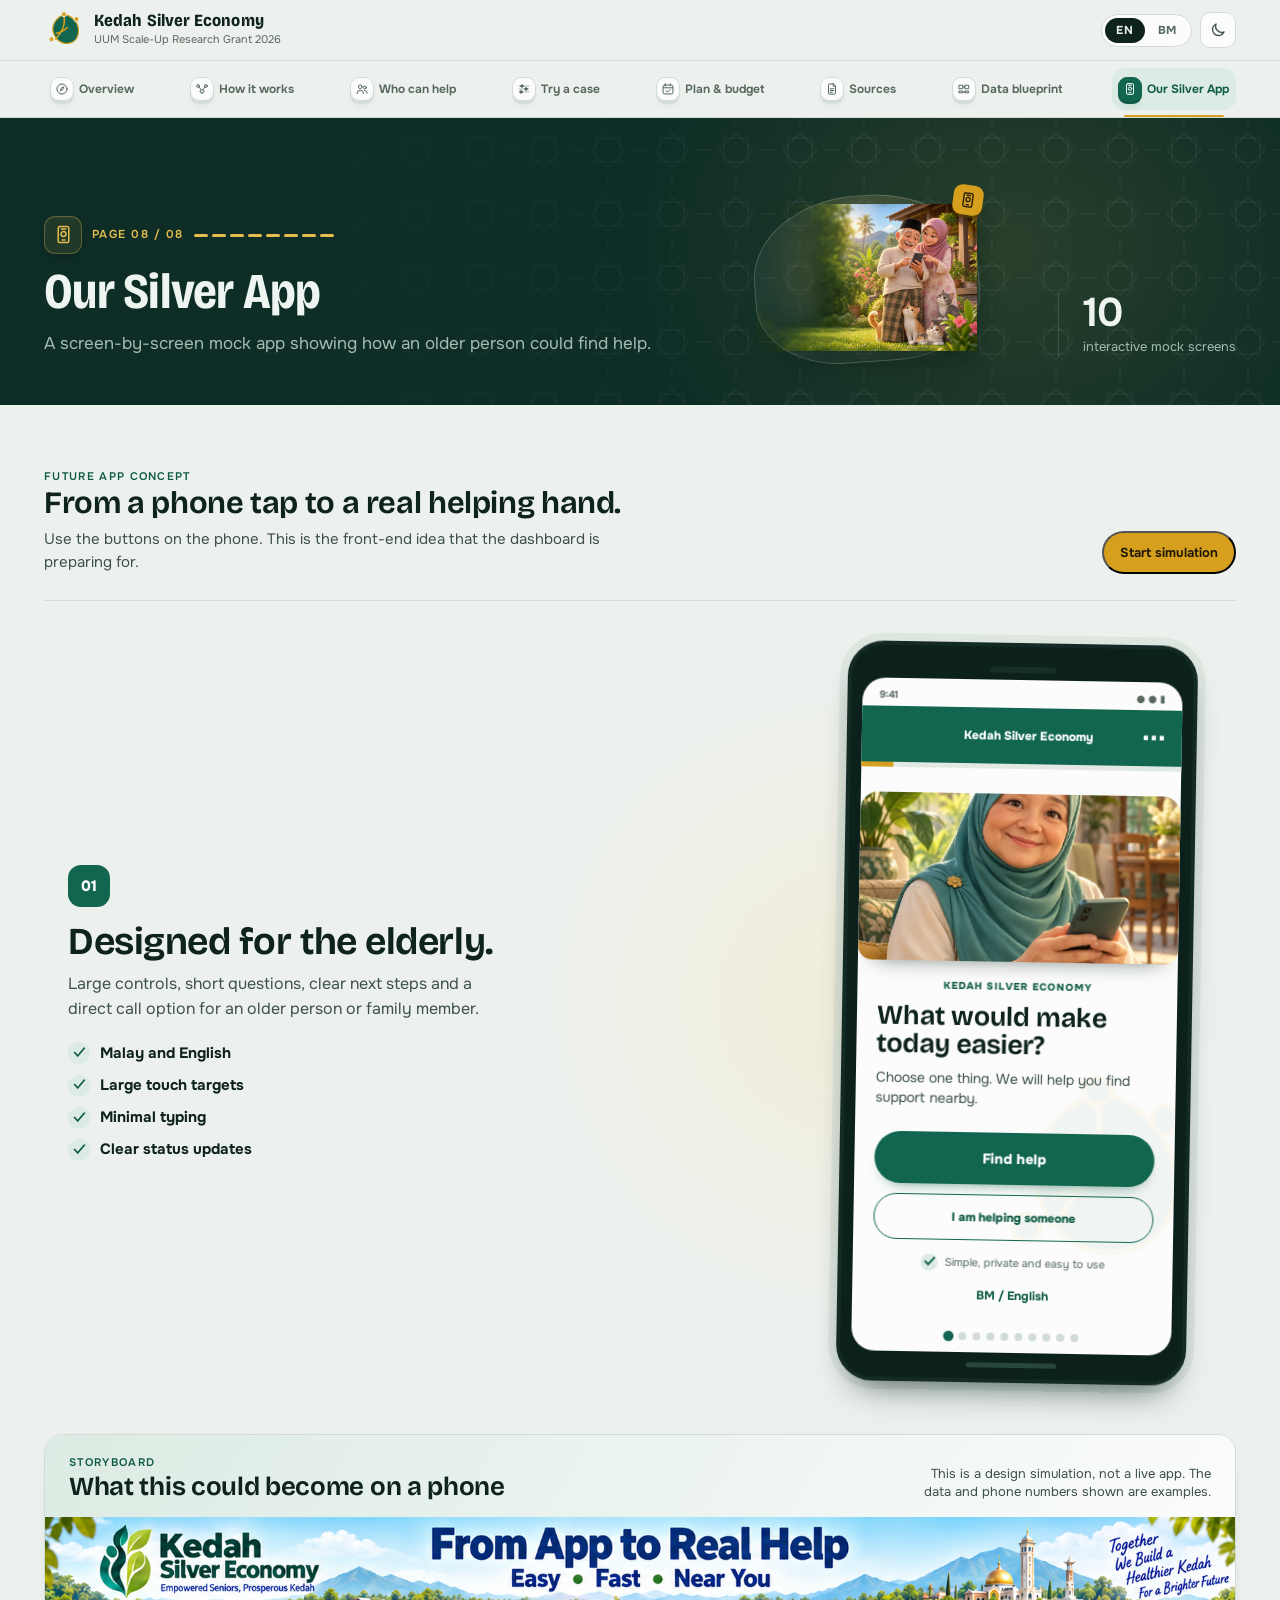
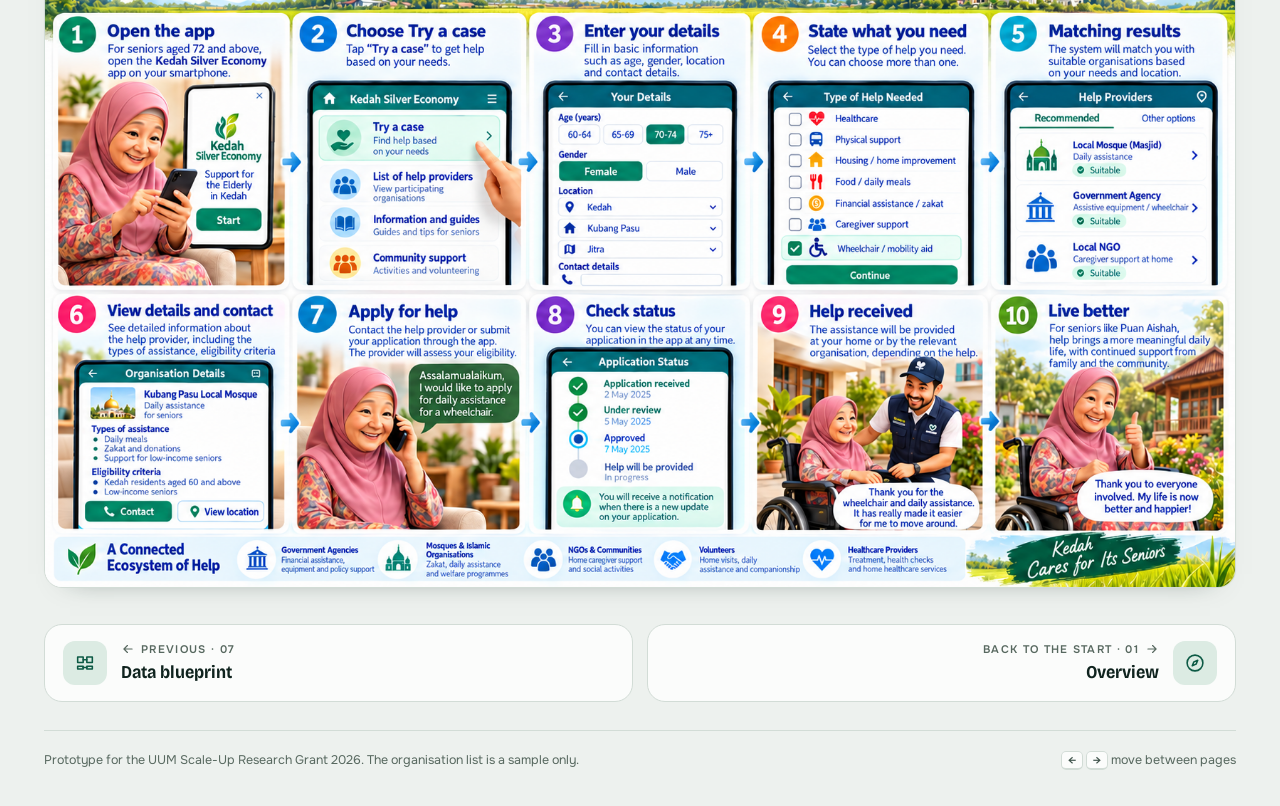
==== app.html @ d20fa838 "Audit and polish Codex dashboard" ====
<!doctype html>
<html lang="en">
<head>
<meta charset="utf-8"><meta name="viewport" content="width=device-width,initial-scale=1,viewport-fit=cover">
<title>Our Silver App · Kedah Silver Economy</title>
<meta name="description" content="A screen-by-screen mock app showing how an older person could find help.">
<script>try{var t=localStorage.getItem('kse-theme');if(t==='dark'||t==='light')document.documentElement.setAttribute('data-theme',t)}catch(e){}</script>
<link rel="preconnect" href="https://fonts.googleapis.com"><link rel="preconnect" href="https://fonts.gstatic.com" crossorigin>
<link rel="stylesheet" href="https://fonts.googleapis.com/css2?family=Bricolage+Grotesque:opsz,wdth,wght@12..96,75..100,300..800&family=Onest:wght@400;500;600;700&display=swap">
<link rel="stylesheet" href="assets/css/kse.css?v=20261003d"><script src="assets/js/kse-data.js?v=20261003d"></script>
</head>
<body data-page="app"><script src="assets/js/kse-shell.js?v=20261002b"></script>
<main id="main">
  <section class="band pagehead"><div class="wrap pagehead-grid">
    <div><p class="step" data-step></p><h1 data-i18n="appTitle">Our Silver App</h1><p class="lede" data-i18n="appLede">A screen-by-screen mock app showing how an older person could find help.</p></div>
    <div class="headstat"><b data-count="10">10</b><span data-i18n="appStat">interactive mock screens</span></div>
  </div></section>
  <div class="wrap"><section class="section app-section">
    <div class="app-intro"><div><p class="label label-paddy" data-i18n="appBadge">FUTURE APP CONCEPT</p><h2 data-i18n="appIntroTitle">From a phone tap to a real helping hand.</h2><p data-i18n="appIntroBody">Use the buttons on the phone. This is the front-end idea that the dashboard is preparing for.</p></div><button class="button button-gold" type="button" id="appLaunch" data-i18n="appLaunch">Start simulation</button></div>
    <div class="app-lab">
      <div class="app-story"><span class="app-story-no">01</span><h2 data-i18n="appStoryTitle">Designed for the elderly.</h2><p data-i18n="appStoryBody">Large controls, short questions, clear next steps and a direct call option for an older person or family member.</p><ul><li data-i18n="appStoryPoint1">Malay and English</li><li data-i18n="appStoryPoint2">Large touch targets</li><li data-i18n="appStoryPoint3">Minimal typing</li><li data-i18n="appStoryPoint4">Clear status updates</li></ul></div>
      <div class="phone-mock" aria-label="Interactive mock Silver Economy app">
        <div class="phone-hardware"><span class="phone-speaker"></span></div><div class="phone-screen"><div class="mock-watermark" aria-hidden="true"><svg viewBox="0 0 48 48"><path d="M24 5C13 10 8 20 12 29c4 10 14 14 23 9 8-5 8-17 3-24C34 9 29 6 24 5Z"/><path d="M14 35c7-8 12-16 10-28M15 28c5-1 9-3 13-7"/><circle cx="9" cy="35" r="3"/><circle cx="39" cy="11" r="3"/><circle cx="24" cy="5" r="3"/></svg></div>
          <div class="mock-status"><span>9:41</span><span>● ● ▮</span></div>
          <div class="mock-appbar"><button class="mock-back" id="appScreenBack" aria-label="Go back" type="button">‹</button><span>Kedah Silver Economy</span><span class="mock-menu" aria-hidden="true">⋯</span></div>
          <div class="mock-progress"><i id="appProgress"></i></div>
          <div class="mock-screens" id="appScreens" aria-live="polite">
            <section class="mock-screen mock-home is-active" data-screen="0"><div class="mock-home-badge" data-i18n="appWelcomePill">WELCOME</div><img class="mock-welcome-art" src="assets/img/silver-app-welcome.webp" alt="A smiling older woman using the Silver Economy app at home"><p class="mock-kicker">KEDAH SILVER ECONOMY</p><h3 data-i18n="appWelcomeTitle">What would make today easier?</h3><p data-i18n="appWelcomeBody">Choose one thing. We will help you find support nearby.</p><button class="mock-primary" data-app-next data-i18n="appWelcomeCta" type="button">Find help</button><button class="mock-secondary" data-app-next data-i18n="appWelcomeFamily" type="button">I am helping someone</button><div class="mock-home-trust"><span>✓</span><span data-i18n="appWelcomeTrust">Simple, private and easy to use</span></div><button class="mock-text" data-app-lang type="button">BM / English</button></section>
            <section class="mock-screen" data-screen="1"><p class="mock-kicker">2 / 10 · <span data-i18n="appProfileTitle">Your details</span></p><h3 data-i18n="appProfileTitle">Your details</h3><p data-i18n="appProfileBody">A few simple details help us find nearby support.</p><label>Age range<select><option>60–64</option><option>65–69</option><option>70–74</option><option>75+</option></select></label><label>Area<select><option>Kota Setar</option><option>Kubang Pasu</option><option>Langkawi</option></select></label><button class="mock-primary" data-app-next type="button">Next</button></section>
            <section class="mock-screen" data-screen="2"><p class="mock-kicker">3 / 10 · <span data-i18n="appNeedTitle">Your needs</span></p><h3 data-i18n="appNeedTitle">What do you need?</h3><p data-i18n="appNeedBody">Choose one or more.</p><div class="mock-choices"><button class="is-selected" type="button">☑ Home care</button><button type="button">☐ Transport</button><button type="button">☐ Food / daily needs</button><button type="button">☐ Financial support</button><button type="button">☐ Someone to talk to</button></div><button class="mock-primary" data-app-next type="button">See possible help</button></section>
            <section class="mock-screen" data-screen="3"><p class="mock-kicker">4 / 10 · <span data-i18n="appMatchTitle">Possible matches</span></p><h3 data-i18n="appMatchTitle">Possible matches</h3><p data-i18n="appMatchBody">Based on your answers.</p><div class="mock-provider"><b>PAWE Kota Setar</b><small>Activities · peer support</small><span class="mock-confirmed">✓ Confirmed</span></div><div class="mock-provider"><b>JKM Kedah</b><small>Assessment · referrals</small><span class="mock-check">◐ To check</span></div><button class="mock-primary" data-app-next type="button">View details</button></section>
            <section class="mock-screen" data-screen="4"><p class="mock-kicker">5 / 10 · <span data-i18n="appProviderTitle">Provider details</span></p><h3>PAWE Kota Setar</h3><p data-i18n="appProviderBody">Check the service and contact details.</p><div class="mock-detail"><b>Social activities and peer support</b><span>Alor Setar · Mon–Fri</span><span>04-700 2014 · Sample number</span></div><button class="mock-call" type="button">☎ Call this contact</button><button class="mock-primary" data-app-next type="button">Start a referral</button></section>
            <section class="mock-screen" data-screen="5"><p class="mock-kicker">6 / 10 · <span data-i18n="appStatusTitle">Application status</span></p><h3 data-i18n="appStatusTitle">Application status</h3><p data-i18n="appStatusBody">Your referral stays visible here.</p><ol class="mock-timeline"><li class="done">Request received<small>Today</small></li><li class="done">Provider contacted<small>Pending reply</small></li><li>Help arranged<small>We will notify you</small></li></ol><button class="mock-primary" data-app-next data-i18n="appStatusContinue" type="button">Continue</button><button class="mock-text" data-app-reset data-i18n="appReset" type="button">Start again</button></section>
            <section class="mock-screen" data-screen="6"><p class="mock-kicker">7 / 10 · Help received</p><h3>Help received</h3><p>Your selected support is on its way.</p><div class="mock-detail"><b>Wheelchair support</b><span>Provider confirmed your request.</span><span>Delivery arranged with your family.</span></div><button class="mock-primary" data-app-next type="button">Continue</button></section>
            <section class="mock-screen" data-screen="7"><p class="mock-kicker">8 / 10 · Follow-up</p><h3>Stay updated</h3><p>Keep your request and messages in one place.</p><ol class="mock-timeline"><li class="done">Help arranged<small>Today</small></li><li>Follow-up call<small>Next week</small></li><li>Check-in complete<small>We will remind you</small></li></ol><button class="mock-primary" data-app-next type="button">Continue</button></section>
            <section class="mock-screen" data-screen="8"><p class="mock-kicker">9 / 10 · Family support</p><h3>Share with family</h3><p>A trusted family member can help follow the request.</p><div class="mock-detail"><b>Daughter added</b><span>Can view updates and provider messages.</span><span>Privacy remains under your control.</span></div><button class="mock-primary" data-app-next type="button">Continue</button></section>
            <section class="mock-screen" data-screen="9"><p class="mock-kicker">10 / 10 · A better day</p><h3>Live with more support</h3><p>Small steps can make everyday life safer and easier.</p><div class="mock-illustration mock-brand-lockup"><svg viewBox="0 0 48 48" aria-hidden="true"><path d="M24 5C13 10 8 20 12 29c4 10 14 14 23 9 8-5 8-17 3-24C34 9 29 6 24 5Z"/><path d="M14 35c7-8 12-16 10-28M15 28c5-1 9-3 13-7"/><circle cx="9" cy="35" r="3"/><circle cx="39" cy="11" r="3"/><circle cx="24" cy="5" r="3"/></svg></div><button class="mock-primary" data-app-reset type="button">Start again</button></section>
          </div>
          <div class="mock-dots" id="appDots"></div>
        </div><div class="phone-home"></div>
      </div>
    </div>
    <figure class="journey-poster app-poster"><div class="journey-poster-head"><div><p class="label label-paddy" data-i18n="appStoryboardLabel">Storyboard</p><h2 data-i18n="appStoryboardTitle">What this could become on a phone</h2></div><span data-i18n="appMockNote">This is a design simulation, not a live app. The data and phone numbers shown are examples.</span></div><img class="journey-bm" src="assets/img/elderly-help-journey.png?v=20260930a" alt="Malay storyboard showing an elderly woman using a future Kedah Silver Economy app"><img class="journey-en" src="assets/img/elderly-help-journey-en.png?v=20260930a" alt="English storyboard showing an elderly woman using a future Kedah Silver Economy app"></figure>
  </section></div>
</main>
<script src="assets/js/kse-viz.js"></script><script src="assets/js/kse-pages.js?v=20261003d"></script>
</body></html>
---- assets/css/kse.css ----
/* ==========================================================================
   Kedah Silver Economy: design system
   Tokens (light / dark / explicit data-theme), shell, components, pages, print.
   ========================================================================== */

/* ---------- Tokens ---------- */
:root{
  color-scheme:light;
  --display:"Bricolage Grotesque","Arial Narrow",system-ui,sans-serif;
  --sans:"Onest",system-ui,-apple-system,"Segoe UI",Roboto,sans-serif;

  --bg:#edf1ee;--surface:#fbfcfb;--surface-2:#f3f6f4;--sunk:#e2e9e5;
  --ink:#0f231e;--ink-2:#3d5149;--muted:#57685f;--line:#d2dcd6;--line-2:#e2e9e5;

  --paddy:#12664f;--paddy-ink:#0d5a45;--paddy-soft:#dcebe3;--on-paddy:#ffffff;
  --gold:#d6a01e;--gold-ink:#7a5706;--gold-soft:#f5e8c4;--on-gold:#1f1703;

  --band:#0d2d26;--band-ink:#eef5f1;--band-muted:#a3bcb2;--band-line:rgba(238,245,241,.14);--band-gold:#e8bd4f;

  --good:#0ca30c;--good-ink:#0b6b1f;--good-soft:#dff1df;
  --warn:#fab219;--warn-ink:#7a5200;--warn-soft:#fcf0d0;
  --crit:#d03b3b;
  --neutral:#9aa8a1;--neutral-ink:#4a5a53;--neutral-soft:#e5ebe8;

  /* organisation types: validated categorical slots 1–5
     --t* sit on page surfaces (theme-stepped), --b* sit on the dark band */
  --t1:#2a78d6;--t2:#eb6834;--t3:#1baf7a;--t4:#eda100;--t5:#e87ba4;
  --b1:#3987e5;--b2:#d95926;--b3:#199e70;--b4:#c98500;--b5:#d55181;

  --tip-bg:#0f231e;--tip-ink:#f3f7f5;--tip-muted:#b3c6bd;
  --scrim:rgba(5,15,12,.45);
  --shadow:0 1px 2px rgba(15,35,30,.06),0 6px 14px -4px rgba(15,35,30,.1);
  --focus:#0d5a45;
  --r:18px;
}
@media (prefers-color-scheme:dark){
  :root:not([data-theme="light"]){
    color-scheme:dark;
    --bg:#0a1613;--surface:#101f1b;--surface-2:#132520;--sunk:#0d1a16;
    --ink:#e7f0eb;--ink-2:#b2c4bb;--muted:#8da196;--line:#223731;--line-2:#1a2d27;
    --paddy:#3fae8a;--paddy-ink:#72cda9;--paddy-soft:#163a2f;--on-paddy:#04201a;
    --gold:#e0b03a;--gold-ink:#f0c860;--gold-soft:#3a2f10;
    --band:#0f2c25;
    --good-ink:#5ccb5f;--good-soft:#14301a;--warn-ink:#f4c451;--warn-soft:#382c0c;
    --neutral:#5e7068;--neutral-ink:#a8b8b0;--neutral-soft:#1b2a25;
    --t1:#3987e5;--t2:#d95926;--t3:#199e70;--t4:#c98500;--t5:#d55181;
    --tip-bg:#e9f1ed;--tip-ink:#0f231e;--tip-muted:#4a5d55;
    --scrim:rgba(0,0,0,.6);
    --shadow:0 1px 2px rgba(0,0,0,.35),0 6px 14px -4px rgba(0,0,0,.4);
    --focus:#72cda9;
  }
}
:root[data-theme="dark"]{
  color-scheme:dark;
  --bg:#0a1613;--surface:#101f1b;--surface-2:#132520;--sunk:#0d1a16;
  --ink:#e7f0eb;--ink-2:#b2c4bb;--muted:#8da196;--line:#223731;--line-2:#1a2d27;
  --paddy:#3fae8a;--paddy-ink:#72cda9;--paddy-soft:#163a2f;--on-paddy:#04201a;
  --gold:#e0b03a;--gold-ink:#f0c860;--gold-soft:#3a2f10;
  --band:#0f2c25;
  --good-ink:#5ccb5f;--good-soft:#14301a;--warn-ink:#f4c451;--warn-soft:#382c0c;
  --neutral:#5e7068;--neutral-ink:#a8b8b0;--neutral-soft:#1b2a25;
  --t1:#3987e5;--t2:#d95926;--t3:#199e70;--t4:#c98500;--t5:#d55181;
  --tip-bg:#e9f1ed;--tip-ink:#0f231e;--tip-muted:#4a5d55;
  --scrim:rgba(0,0,0,.6);
  --shadow:0 1px 2px rgba(0,0,0,.35),0 6px 14px -4px rgba(0,0,0,.4);
  --focus:#72cda9;
}

/* ---------- Base ---------- */
@view-transition{navigation:none}
/* Keep links immediate; the destination settles in from its first paint. */
@keyframes page-arrive{from{opacity:0;transform:translate3d(0,12px,0) scale(.992)}to{opacity:1;transform:translate3d(0,0,0) scale(1)}}
body.page-enter main{animation:page-arrive .42s var(--ease) both;will-change:opacity,transform}
@media (prefers-reduced-motion:reduce){
  body.page-enter main{animation:none}
}
*,*::before,*::after{box-sizing:border-box}
[hidden]{display:none!important}
html{-webkit-text-size-adjust:100%;scroll-padding-top:76px}
html.i18n-pending main{visibility:hidden}
body{margin:0;background:var(--bg);color:var(--ink);font:400 15px/1.55 var(--sans);-webkit-font-smoothing:antialiased}
body.drawer-open{overflow:hidden}
h1,h2,h3{margin:0;font-family:var(--display);text-wrap:balance;color:var(--ink)}
p{margin:0}
ul,ol{margin:0;padding:0;list-style:none}
button,input,select{font:inherit;color:inherit}
a{color:var(--paddy-ink);text-underline-offset:3px}
:focus-visible{outline:2px solid var(--focus);outline-offset:2px}
/* Browser surfaces we did not draw, themed from the palette rather than
   left at the defaults: selection, caret, scrollbars. */
::selection{background:var(--gold-soft);color:var(--ink)}
.band ::selection{background:rgba(232,189,79,.28);color:var(--band-ink)}
input,select{caret-color:var(--paddy)}
*{scrollbar-color:var(--line) transparent}
::-webkit-scrollbar{width:11px;height:11px}
::-webkit-scrollbar-track{background:transparent}
::-webkit-scrollbar-thumb{background:var(--line);border-radius:6px;border:3px solid var(--bg)}
::-webkit-scrollbar-thumb:hover{background:var(--muted)}
.wrap{max-width:1240px;margin-inline:auto;padding-inline:24px}
.skip{position:absolute;left:16px;top:-60px;z-index:60;background:var(--ink);color:var(--bg);padding:8px 12px;border-radius:8px;text-decoration:none;font-weight:600}
.skip:focus{top:12px}

.eyebrow{font:600 11.5px/1.3 var(--sans);letter-spacing:.13em;text-transform:uppercase;color:var(--paddy-ink)}
.label{font:600 11px/1.3 var(--sans);letter-spacing:.12em;text-transform:uppercase;color:var(--gold-ink)}
.label-paddy{color:var(--paddy-ink)}
h2{font-weight:650;font-stretch:88%;font-size:clamp(25px,2.7vw,34px);line-height:1.08;letter-spacing:-.012em}
h3{font-weight:620;font-stretch:92%;font-size:19px;line-height:1.2}
/* heading level fixed for the document outline, sized as a card heading */
h2.as-h3{font-weight:620;font-stretch:92%;font-size:19px;line-height:1.2;letter-spacing:normal}
kbd{font:600 11px var(--sans);padding:1px 6px;border:1px solid var(--line);border-bottom-width:2px;border-radius:5px;background:var(--surface);color:var(--ink-2)}

/* ---------- Shell: brand bar + tab bar ----------
   #kse-chrome is display:contents so the tab bar can stick to the page.
   Before, the wrapper was exactly as tall as the header, so the sticky
   top bar had no room to stick and scrolled away. */
#kse-chrome{display:contents}
:root{--ease:cubic-bezier(.2,0,0,1);--ease-io:cubic-bezier(.45,0,.2,1)}
.topbar{position:relative;z-index:31;background:var(--bg)}
.topbar-row{display:flex;align-items:center;gap:20px;min-height:60px}
.brand{display:flex;align-items:center;gap:10px;text-decoration:none;color:var(--ink);flex:1;min-width:0}
.brand-mark{width:40px;height:40px;flex:none;overflow:visible}
.brand-mark .leaf{fill:var(--paddy);stroke:var(--gold);stroke-width:1.4;stroke-linejoin:round}
.brand-mark .vein{fill:none;stroke:var(--gold);stroke-width:1.8;stroke-linecap:round;stroke-linejoin:round}
.brand-mark .node{fill:var(--gold);stroke:var(--bg);stroke-width:1.2}
.brand b{display:block;font:750 17px/1.05 var(--display);font-stretch:88%;letter-spacing:.005em}
.brand small{display:block;font-size:11px;color:var(--muted);margin-top:2px}
.tools{display:flex;align-items:center;gap:8px;flex:none}
.lang{display:flex;gap:2px;padding:3px;border:1px solid var(--line);border-radius:999px;background:var(--surface)}
.lang-btn{appearance:none;border:0;background:none;padding:5px 11px;border-radius:999px;font:700 11.5px var(--sans);letter-spacing:.06em;color:var(--muted);cursor:pointer;transition:background-color .15s var(--ease),color .15s var(--ease)}
.lang-btn:hover{color:var(--ink)}
.lang-btn[aria-pressed="true"]{background:var(--ink);color:var(--bg)}
.iconbtn{appearance:none;width:36px;height:36px;display:grid;place-items:center;flex:none;border-radius:10px;border:1px solid var(--line);background:var(--surface);color:var(--ink-2);cursor:pointer;transition:border-color .15s var(--ease),color .15s var(--ease),transform .12s var(--ease)}
.iconbtn:hover{color:var(--ink);border-color:var(--muted)}
.iconbtn:active{transform:scale(.94)}
.iconbtn svg,.btn svg{width:18px;height:18px;fill:none;stroke:currentColor;stroke-width:1.8;stroke-linecap:round;stroke-linejoin:round}
.menubtn{display:none}

.tabbar{position:sticky;top:0;z-index:30;background:var(--bg);background:color-mix(in srgb,var(--bg) 86%,transparent);-webkit-backdrop-filter:saturate(1.4) blur(14px);backdrop-filter:saturate(1.4) blur(14px);border-block:1px solid var(--line)}
.tabs{display:flex;justify-content:space-between;gap:6px;overflow-x:auto;scrollbar-width:none;padding:7px 6px;margin-inline:-6px}
.tabs::-webkit-scrollbar{display:none}
.tab{position:relative;display:inline-flex;align-items:center;gap:9px;flex:none;height:44px;padding:0 15px 0 10px;border-radius:12px;font:650 14px var(--sans);color:var(--muted);text-decoration:none;white-space:nowrap;transition:color .2s var(--ease),background-color .2s var(--ease),transform .2s var(--ease),box-shadow .2s var(--ease)}
.tab .ai{width:28px;height:28px;flex:none;padding:5px;border-radius:9px;background:var(--surface);border:1px solid var(--line);box-shadow:0 3px 0 color-mix(in srgb,var(--line) 80%,transparent),0 6px 10px -8px rgba(15,35,30,.7);transition:transform .22s var(--ease),background-color .2s var(--ease),color .2s var(--ease),box-shadow .22s var(--ease)}
.tab:hover{color:var(--ink);background:var(--surface-2);transform:translateY(-2px)}
.tab:hover .ai,.tab:focus-visible .ai{transform:translateY(-2px) rotate(-5deg) scale(1.08);background:var(--gold-soft);color:var(--gold-ink);box-shadow:0 5px 0 color-mix(in srgb,var(--gold) 50%,var(--line)),0 10px 14px -9px rgba(15,35,30,.7)}
@media (max-width:1320px) and (min-width:761px){.tabs{gap:2px;justify-content:space-between}.tab{gap:5px;height:42px;padding:0 7px 0 6px;font-size:12px}.tab .ai{width:24px;height:24px;padding:4px}}
.tab[aria-current="page"]{color:var(--paddy-ink);background:var(--paddy-soft)}
.tab[aria-current="page"] .ai{background:var(--paddy);border-color:var(--paddy);color:var(--on-paddy);box-shadow:0 3px 0 var(--paddy-ink),0 8px 12px -9px rgba(15,35,30,.75)}
.tab:focus-visible{outline-offset:-2px}
/* the one gold marker under the active tab */
.tab-mark{position:absolute;left:12px;right:12px;bottom:-7px;height:2px;border-radius:2px;background:var(--gold)}

/* ---------- Page icons ----------
   Drawn at rest. Hovering anything that carries one plays that icon's own
   motion; the page head draws its icon in once, on load. */
.ai{display:block;fill:none;stroke:currentColor;stroke-width:1.7;stroke-linecap:round;stroke-linejoin:round;overflow:visible}
.ai-k1,.ai-k2,.ai-k3{fill:currentColor;transform-box:fill-box;transform-origin:center}
.ai-t{opacity:.5}
.ai-n{transform-box:view-box;transform-origin:12px 12px}
.ai-m{transform-box:view-box;transform-origin:12px 16px}
.ai-b,.ai-p{transform-box:fill-box;transform-origin:center}
:is(.tab,.pager a,.walk a,.btn,.dlink):is(:hover,:focus-visible) .ai-n{animation:ai-needle .62s var(--ease-io)}
:is(.tab,.pager a,.walk a,.btn,.dlink):is(:hover,:focus-visible) .ai-l1{animation:ai-draw .22s var(--ease) both}
:is(.tab,.pager a,.walk a,.btn,.dlink):is(:hover,:focus-visible) .ai-m{animation:ai-turn .34s var(--ease) .12s both}
:is(.tab,.pager a,.walk a,.btn,.dlink):is(:hover,:focus-visible) .ai-l2{animation:ai-draw .22s var(--ease) .28s both}
:is(.tab,.pager a,.walk a,.btn,.dlink):is(:hover,:focus-visible) .ai-b{animation:ai-pop .32s var(--ease) .38s both}
:is(.tab,.pager a,.walk a,.btn,.dlink):is(:hover,:focus-visible) .ai-p{animation:ai-join .36s var(--ease) both}
:is(.tab,.pager a,.walk a,.btn,.dlink):is(:hover,:focus-visible) .ai-k1{animation:ai-k1 .56s var(--ease-io)}
:is(.tab,.pager a,.walk a,.btn,.dlink):is(:hover,:focus-visible) .ai-k2{animation:ai-k2 .56s var(--ease-io) .04s}
:is(.tab,.pager a,.walk a,.btn,.dlink):is(:hover,:focus-visible) .ai-k3{animation:ai-k3 .56s var(--ease-io) .08s}
:is(.tab,.pager a,.walk a,.btn,.dlink):is(:hover,:focus-visible) .ai-pin{animation:ai-pin .3s var(--ease-io)}
:is(.tab,.pager a,.walk a,.btn,.dlink):is(:hover,:focus-visible) .ai-c{animation:ai-draw .34s var(--ease) .1s both}
:is(.tab,.pager a,.walk a,.btn,.dlink):is(:hover,:focus-visible) .ai-r1{animation:ai-draw .22s var(--ease) both}
:is(.tab,.pager a,.walk a,.btn,.dlink):is(:hover,:focus-visible) .ai-r2{animation:ai-draw .22s var(--ease) .08s both}
:is(.tab,.pager a,.walk a,.btn,.dlink):is(:hover,:focus-visible) .ai-r3{animation:ai-draw .22s var(--ease) .16s both}
@keyframes ai-draw{from{stroke-dasharray:1;stroke-dashoffset:1}to{stroke-dasharray:1;stroke-dashoffset:0}}
@keyframes ai-needle{30%{transform:rotate(-40deg)}70%{transform:rotate(12deg)}}
@keyframes ai-turn{from{transform:rotate(-90deg)}}
@keyframes ai-pop{from{transform:scale(.3);opacity:0}}
@keyframes ai-join{from{transform:translate(-3px,2px);opacity:0}}
@keyframes ai-k1{50%{transform:translateX(6px)}}
@keyframes ai-k2{50%{transform:translateX(-6px)}}
@keyframes ai-k3{50%{transform:translateX(8px)}}
@keyframes ai-pin{45%{transform:translateY(1.4px)}}

/* ---------- Shell: drawer ---------- */
.scrim{position:fixed;inset:0;z-index:40;background:var(--scrim)}
.drawer{position:fixed;top:0;right:0;bottom:0;z-index:41;width:min(360px,88vw);display:flex;flex-direction:column;gap:4px;overflow-y:auto;padding:calc(14px + env(safe-area-inset-top,0px)) 14px calc(20px + env(safe-area-inset-bottom,0px));background:var(--surface);border-left:1px solid var(--line);box-shadow:-20px 0 40px rgba(0,0,0,.15)}
.drawer-head{display:flex;justify-content:space-between;align-items:center;padding:4px 4px 12px;margin-bottom:6px;border-bottom:1px solid var(--line-2)}
.drawer-head .label{color:var(--muted)}
.dlink{display:grid;grid-template-columns:38px 1fr;gap:2px 12px;padding:12px;border-radius:12px;text-decoration:none;color:var(--ink);transition:background-color .15s var(--ease)}
.dlink:hover{background:var(--surface-2)}
.dlink[aria-current="page"]{background:var(--paddy-soft)}
.dlink .no{grid-row:span 2;width:38px;height:38px;display:grid;place-items:center;border-radius:11px;background:var(--surface-2);color:var(--paddy-ink)}
.dlink[aria-current="page"] .no{background:var(--surface)}
.dlink .no .ai{width:20px;height:20px}
.dlink b{font-weight:650;font-size:15px}
.dlink b em{font-style:normal;font-size:12px;color:var(--gold-ink);margin-right:8px;font-variant-numeric:tabular-nums}
.dlink small{font-size:12.5px;line-height:1.4;color:var(--muted)}
.drawer .lang{align-self:flex-start;margin:14px 12px 0}

@media (max-width:760px){
  .tabbar{display:none}
  .topbar{position:sticky;top:env(safe-area-inset-top,0px);z-index:30;background:color-mix(in srgb,var(--bg) 90%,transparent);-webkit-backdrop-filter:saturate(1.4) blur(12px);backdrop-filter:saturate(1.4) blur(12px);border-bottom:1px solid var(--line)}
  .menubtn{display:grid}
  .hero-grid{gap:20px;padding-block:32px 60px}
  .hero-meta{grid-template-columns:repeat(2,auto);gap:12px 18px}
}

@media (max-width:520px){
  .tools .lang{display:none}
  .brand small{display:none}
  .hero h1{max-width:9ch}
  .hero-meta{grid-template-columns:1fr;gap:10px 0}
  .hero-meta dd{white-space:normal}
  .official{max-width:100%}
}

/* ---------- Band (hero + page heads) ---------- */
/* The evening field: one light source, sinking across the band as the pitch
   moves from page 01 to page 06, so no two page heads look alike. */
.band{position:relative;color:var(--band-ink);background-color:var(--band);
  background-image:
    radial-gradient(520px 420px at var(--glow-x,78%) var(--glow-y,46%),rgba(232,189,79,var(--glow-a,.13)),transparent 70%),
    linear-gradient(90deg,var(--band) 22%,transparent 64%),
    url("data:image/svg+xml,%3Csvg xmlns='http://www.w3.org/2000/svg' width='64' height='64' viewBox='0 0 64 64'%3E%3Cg fill='none' stroke='%23eef5f1' stroke-opacity='0.07' stroke-width='1'%3E%3Crect x='20' y='20' width='24' height='24'/%3E%3Crect x='20' y='20' width='24' height='24' transform='rotate(45 32 32)'/%3E%3Cpath d='M0 32h7M57 32h7M32 0v7M32 57v7'/%3E%3C/g%3E%3C/svg%3E");
}
body[data-page="ecosystem"] .band{--glow-x:64%;--glow-y:32%;--glow-a:.12}
body[data-page="network"] .band{--glow-x:50%;--glow-y:24%;--glow-a:.11}
body[data-page="scenario"] .band{--glow-x:37%;--glow-y:28%;--glow-a:.12}
body[data-page="roadmap"] .band{--glow-x:25%;--glow-y:38%;--glow-a:.13}
body[data-page="evidence"] .band{--glow-x:16%;--glow-y:52%;--glow-a:.14}
.band .eyebrow,.band .step{color:var(--band-gold)}
.band h1{color:var(--band-ink)}
.lede{font-size:17px;line-height:1.55;color:var(--band-muted);max-width:56ch}

.hero-grid{display:grid;grid-template-columns:minmax(290px,.76fr) minmax(0,1.24fr);gap:34px;align-items:center;padding-block:46px 42px}
.hero-copy{position:relative;z-index:2}
.hero-copy .eyebrow{color:var(--band-gold)}
.hero-scene{--mx:0px;--my:0px;position:relative;isolation:isolate;min-height:clamp(390px,40vw,590px);margin:0 -24px 0 0;overflow:hidden;border:1px solid rgba(238,245,241,.22);border-radius:var(--r) 0 0 var(--r);background:#172f28;box-shadow:0 24px 54px -34px rgba(0,0,0,.78);transform:translate3d(0,0,0)}
.hero-scene::before{content:"";position:absolute;inset:0;z-index:2;background:linear-gradient(90deg,rgba(13,45,38,.76) 0%,rgba(13,45,38,.15) 34%,transparent 62%),linear-gradient(0deg,rgba(5,20,16,.58),transparent 42%);pointer-events:none}
.hero-scene::after{content:"";position:absolute;inset:0;z-index:3;border:1px solid rgba(232,189,79,.26);border-radius:inherit;box-shadow:inset 0 0 80px rgba(5,15,12,.36),inset 0 -26px 50px rgba(5,15,12,.28);pointer-events:none}
.scene-image{position:absolute;inset:-18px -24px -18px -18px;z-index:1;transform:translate3d(var(--mx),var(--my),0) scale(1.055);transition:transform .65s var(--ease);will-change:transform}
.scene-image img{display:block;width:100%;height:100%;object-fit:cover;object-position:64% center;filter:saturate(.94) contrast(1.03);animation:scene-breathe 12s ease-in-out infinite alternate}
.scene-glow{position:absolute;z-index:2;width:42%;height:38%;right:7%;top:3%;border-radius:50%;background:rgba(255,214,124,.2);filter:blur(46px);mix-blend-mode:screen;opacity:.5;animation:scene-light 8s ease-in-out infinite alternate;pointer-events:none}
.scene-caption{position:absolute;z-index:4;left:22px;bottom:20px;display:flex;align-items:center;gap:10px;max-width:30ch;color:var(--band-ink);font-size:13px;line-height:1.4;text-shadow:0 1px 14px rgba(0,0,0,.48)}
.scene-pulse{width:9px;height:9px;flex:none;border-radius:50%;background:var(--band-gold);box-shadow:0 0 0 3px rgba(232,189,79,.18)}
@keyframes scene-breathe{from{transform:scale(1)}to{transform:scale(1.018)}}
@keyframes scene-light{from{transform:translate3d(-8px,3px,0) scale(.92);opacity:.32}to{transform:translate3d(10px,-4px,0) scale(1.08);opacity:.62}}
.hero-map{padding-bottom:72px}
.hero-map .cons{padding-top:8px}
.hero-map .cons-title{color:var(--band-muted)}
.hero h1{font-weight:720;font-stretch:84%;font-size:clamp(36px,4.9vw,62px);line-height:.99;letter-spacing:-.018em;margin:16px 0 20px;max-width:13ch}
.hero .lede{max-width:40ch}
.hero-meta{display:grid;grid-template-columns:repeat(4,auto);justify-content:start;gap:12px 32px;margin:28px 0 0;padding-top:20px;border-top:1px solid var(--band-line)}
.hero-meta dt{font:600 11px/1.3 var(--sans);letter-spacing:.12em;text-transform:uppercase;color:var(--band-muted)}
.hero-meta dd{margin:4px 0 0;font-weight:600;font-size:15px;color:var(--band-ink);white-space:nowrap}
.actions{display:flex;flex-wrap:wrap;gap:10px;margin-top:28px}

/* Homepage sections stay quiet until the visitor asks for the detail. The
   summaries create a simple presentation index while keeping all content
   available to keyboard and screen-reader users. */
.home-drawer{border-top:1px solid var(--line);padding-top:2px}
.home-drawer summary{display:grid;grid-template-columns:minmax(150px,.34fr) minmax(0,1fr) auto;align-items:center;gap:20px;padding:12px 4px;cursor:pointer;list-style:none;color:var(--ink)}
.home-drawer summary::-webkit-details-marker{display:none}
.home-drawer summary>span{display:flex;align-items:center;gap:10px;font:600 11px var(--sans);letter-spacing:.1em;text-transform:uppercase;color:var(--muted)}
.home-drawer summary>span b{color:var(--gold-ink);font-variant-numeric:tabular-nums}
.home-drawer summary strong{font:650 25px/1.1 var(--display);letter-spacing:-.02em}
.home-drawer summary i{display:inline-flex;align-items:center;gap:9px;min-width:76px;justify-content:center;padding:7px 10px;border:1px solid var(--paddy);border-radius:999px;background:var(--paddy-soft);color:var(--paddy-ink);font:800 11px var(--sans);letter-spacing:.1em;text-transform:uppercase;font-style:normal;transition:transform .2s var(--ease),background-color .2s var(--ease),box-shadow .2s var(--ease)}
.home-drawer summary i::after{content:"+";font:800 17px/1 var(--sans);transition:transform .25s var(--ease)}
.home-drawer summary i b{font-weight:800}
/* Show / Hide words come from CSS so they follow the page language (html lang="ms" in BM) */
:root{--t-show:"Show";--t-hide:"Hide"}
:root:lang(ms){--t-show:"Buka";--t-hide:"Tutup"}
.home-drawer summary i b::before{content:var(--t-show)}
.home-drawer[open] summary i b::before{content:var(--t-hide)}
.home-drawer[open] summary i::after{content:"−";font-size:18px}
.home-drawer summary:hover strong{color:var(--paddy-ink)}
.home-drawer summary:hover i{transform:translateY(-2px) scale(1.04);background:var(--paddy);color:var(--on-paddy);box-shadow:0 8px 16px -10px var(--paddy)}
.home-drawer summary:focus-visible{outline:2px solid var(--gold);outline-offset:4px;border-radius:8px}
.drawer-body{max-height:0;overflow:hidden;padding:0;opacity:0;transform:translateY(-12px);transition:max-height .58s var(--ease),opacity .3s var(--ease),transform .58s var(--ease),padding .3s var(--ease)}
.home-drawer[open] .drawer-body{max-height:1800px;padding:4px 0 18px;opacity:1;transform:translateY(0)}
body[data-page="overview"] .section{padding-block:8px}
body[data-page="overview"] .home-drawer summary{min-height:88px;padding:20px 24px;border:1px solid var(--line);border-radius:18px;background:linear-gradient(135deg,var(--surface) 0%,var(--surface-2) 100%);box-shadow:0 8px 0 color-mix(in srgb,var(--line) 72%,transparent),0 16px 24px -20px rgba(15,35,30,.55);transform:perspective(700px) rotateX(0deg) translateY(0);transition:transform .28s var(--ease),box-shadow .28s var(--ease),border-color .2s var(--ease)}
body[data-page="overview"] .home-drawer summary:hover{border-color:var(--paddy);transform:perspective(700px) rotateX(2deg) translateY(-4px);box-shadow:0 11px 0 color-mix(in srgb,var(--paddy-soft) 80%,var(--line)),0 20px 28px -20px rgba(15,35,30,.65)}
body[data-page="overview"] .home-drawer[open] summary{border-color:var(--paddy);box-shadow:0 4px 0 color-mix(in srgb,var(--paddy-soft) 80%,var(--line)),0 10px 18px -18px rgba(15,35,30,.55)}
body[data-page="overview"] .home-drawer summary i{min-width:88px}
.overview-button-grid{display:grid;grid-template-columns:repeat(2,minmax(0,1fr));gap:16px;padding-block:14px 34px}
.overview-button-grid .home-drawer{border-top:0;padding-top:0}
.overview-button-grid .home-drawer:not([open]){height:212px}
.overview-button-grid .home-drawer[open]{grid-column:1/-1}
.overview-button-grid .home-drawer summary{display:grid;grid-template-rows:auto minmax(0,1fr) auto;align-items:start;gap:14px;min-height:212px;height:212px;padding:22px}
.overview-button-grid .home-drawer[open] summary{height:212px}
.overview-button-grid .home-drawer summary>span{font-size:11px}
.overview-button-grid .home-drawer summary strong{font-size:25px;max-width:15ch}
.overview-button-grid .home-drawer summary i{grid-row:3;justify-self:end;align-self:end;margin-top:0}
.overview-button-grid .home-drawer .drawer-body{grid-column:1/-1}
.case-modes{display:flex;gap:10px;margin:20px 0 14px}
.case-mode{min-height:46px;padding:10px 18px;border:1px solid var(--line);border-radius:999px;background:var(--surface);color:var(--ink);font:750 14px var(--sans);cursor:pointer}
.case-mode.is-on,.case-mode:hover{background:var(--paddy);border-color:var(--paddy);color:var(--on-paddy)}
.intake-wizard{padding:24px;border:1px solid var(--line);border-radius:20px;background:linear-gradient(145deg,var(--surface),var(--surface-2));box-shadow:var(--shadow);transition:opacity .35s var(--ease),transform .35s var(--ease)}
.intake-wizard[hidden],.quick-only[hidden]{display:none}
.intake-progress{display:flex;align-items:center;gap:14px;margin-bottom:22px;color:var(--muted);font:750 12px var(--sans);letter-spacing:.08em;text-transform:uppercase}
.intake-progress i{display:block;flex:1;height:8px;border-radius:99px;background:linear-gradient(90deg,var(--gold) var(--v),var(--line) var(--v));transition:background .3s var(--ease)}
.intake-step{display:none;min-height:310px}.intake-step.is-active{display:block;animation:drawer-in .45s var(--ease) both}.intake-step h2{margin:6px 0 8px;font-size:clamp(28px,4vw,44px)}.intake-step h3{margin:24px 0 10px;font-size:17px}.intake-help{max-width:680px;margin:0 0 18px;color:var(--muted);font-size:16px}
.choice-grid{display:grid;grid-template-columns:repeat(3,minmax(0,1fr));gap:12px}.choice-grid.compact{grid-template-columns:repeat(3,minmax(0,1fr))}.choice-grid button{min-height:68px;padding:14px 16px;border:2px solid var(--line);border-radius:14px;background:var(--surface);color:var(--ink);font:700 16px/1.2 var(--sans);text-align:left;cursor:pointer;transition:transform .18s var(--ease),border-color .18s var(--ease),background-color .18s var(--ease)}.choice-grid button:hover{transform:translateY(-2px);border-color:var(--paddy)}.choice-grid button.is-selected{border-color:var(--paddy);background:var(--paddy-soft);box-shadow:0 0 0 3px color-mix(in srgb,var(--paddy) 18%,transparent)}
.intake-fields{display:grid;grid-template-columns:repeat(2,minmax(0,1fr));gap:16px;max-width:760px}.intake-fields label,.intake-note{display:grid;gap:8px;color:var(--ink-2);font:700 14px var(--sans)}.intake-fields select,.intake-note textarea{width:100%;padding:15px;border:2px solid var(--line);border-radius:12px;background:var(--surface);color:var(--ink);font:600 17px var(--sans)}.intake-note{margin-top:18px;max-width:760px}.intake-note textarea{resize:vertical}.intake-actions{display:flex;justify-content:space-between;margin-top:20px}.intake-actions button{min-width:110px;min-height:48px}.case-context{margin:14px 0 0;padding:12px 16px;border-radius:12px;background:var(--paddy-soft);color:var(--paddy-ink);font-weight:650}.case-record{display:grid;grid-template-columns:minmax(0,1fr) auto auto;align-items:center;gap:12px 20px;margin:12px 0 18px;padding:14px 16px;border:1px solid var(--line);border-radius:14px;background:var(--surface);box-shadow:0 8px 18px -20px rgba(15,35,30,.7)}
.case-record>div:first-child{display:grid;gap:3px;min-width:0}.case-record .label{margin:0}.case-record strong{font:700 14px var(--sans);letter-spacing:.06em;color:var(--ink)}.case-record small{color:var(--muted);font-size:12px;line-height:1.4}.case-rules{display:grid;gap:2px;justify-items:end;color:var(--muted);font-size:11px;text-align:right;text-transform:uppercase;letter-spacing:.08em}.case-rules code{color:var(--paddy-ink);font:700 12px var(--sans);letter-spacing:0;text-transform:none}.case-record .btn{min-height:42px}.case-copy-status{grid-column:1/-1;color:var(--paddy-ink);font-size:12px;min-height:1.2em}
.intake-step[aria-hidden="true"]{visibility:hidden}.intake-step h2:focus{outline:2px solid var(--gold);outline-offset:5px;border-radius:4px}
@media (max-width:620px){.case-record{grid-template-columns:1fr auto}.case-record .btn{grid-column:1/-1;justify-self:start}.case-rules{justify-self:end}}

.route-map{margin:16px 0 20px;padding:22px 24px 18px;border:1px solid var(--line);border-radius:var(--r);background:linear-gradient(135deg,var(--surface),color-mix(in srgb,var(--paddy-soft) 30%,var(--surface)));overflow:hidden}
.route-head{display:flex;justify-content:space-between;align-items:start;gap:16px;padding-bottom:20px;border-bottom:1px solid var(--line-2)}
.route-head h2{margin:0 0 3px;font:650 25px/1.1 var(--display);color:var(--ink)}
.route-head p{margin:0;color:var(--ink-2);font-size:14px;line-height:1.5}
.route-demo{flex:none;padding:6px 10px;border:1px solid var(--line);border-radius:999px;color:var(--muted);font:650 11px var(--sans)}
.route-flow{display:grid;grid-template-columns:minmax(0,.95fr) 50px minmax(0,1fr) 50px minmax(0,1.2fr);align-items:stretch;gap:14px;padding-block:20px 14px;counter-reset:route-stage}
.route-stage{--route-accent:var(--paddy);min-width:0;position:relative;padding:18px;border:1px solid var(--line);border-top:4px solid var(--route-accent);border-radius:16px;background:linear-gradient(145deg,color-mix(in srgb,var(--surface) 88%,var(--route-accent)),var(--surface));box-shadow:0 12px 22px -20px rgba(15,35,30,.85);counter-increment:route-stage}.route-request{--route-accent:var(--gold)}.route-steps{--route-accent:#2a78d6}.route-contacts{--route-accent:#1baf7a}.route-stage-label{display:flex;align-items:center;gap:9px;margin-bottom:15px;color:var(--paddy-ink);font:750 11px/1.2 var(--sans);letter-spacing:.1em;text-transform:uppercase}.route-stage-label::before{content:counter(route-stage);display:grid;place-items:center;flex:none;width:28px;height:28px;border-radius:9px;background:var(--route-accent);color:#fff;font:800 13px var(--sans);letter-spacing:0}
.route-request strong{display:block;margin-bottom:11px;font:650 18px/1.2 var(--display);color:var(--ink)}
.route-need-list{display:flex;flex-wrap:wrap;gap:6px}.route-need-list span{display:inline-flex;align-items:center;min-height:30px;padding:5px 9px;border-radius:8px;background:var(--paddy-soft);color:var(--paddy-ink);font-size:12px;font-weight:700;line-height:1.25}
.route-steps ol,.route-contacts ul{display:grid;gap:10px;margin:0;padding:0;list-style:none}
.route-steps li{display:flex;align-items:start;gap:9px;color:var(--ink);font-size:13px;line-height:1.35}.route-steps li b{display:grid;place-items:center;flex:none;width:25px;height:25px;border-radius:50%;background:var(--gold);color:var(--on-gold);font-size:11px}.route-steps li:nth-child(2) b{background:#2a78d6;color:#fff}.route-steps li:nth-child(3) b{background:#eb6834;color:#fff}.route-steps li:nth-child(4) b{background:#1baf7a;color:#fff}
.route-contacts li{display:grid;gap:3px;padding-bottom:9px;border-bottom:1px solid var(--line-2)}.route-contacts li:last-child{border-bottom:0}.route-contact-name{font-size:13px;font-weight:700;color:var(--ink);line-height:1.3}.route-contact-meta{display:flex;flex-wrap:wrap;align-items:center;gap:6px;font-size:11px;color:var(--muted)}.route-contact-meta .pill{font-size:10px}.route-call{display:inline-flex;align-items:center;justify-content:center;justify-self:start;min-height:30px;margin-top:3px;padding:4px 10px;border-radius:999px;background:var(--paddy);color:var(--on-paddy);font:700 11px var(--sans);text-decoration:none}.route-call:hover,.route-call:focus-visible{background:var(--paddy-ink);color:var(--on-paddy)}
.route-end-mark{position:absolute;right:0;top:-2px;width:32px;height:32px}.route-end-mark:empty::before{content:'✓';display:grid;place-items:center;width:30px;height:30px;border-radius:50%;background:var(--paddy);color:var(--on-paddy);font-size:20px;font-weight:800}
.route-connector{position:relative;align-self:center;display:block;height:6px;background:var(--line);border-radius:99px}.route-connector::after{content:'';position:absolute;right:-1px;top:-5px;width:15px;height:15px;border-top:4px solid var(--paddy);border-right:4px solid var(--paddy);transform:rotate(45deg);animation:route-arrow-pulse 1.8s ease-in-out infinite}.route-connector i{display:block;width:100%;height:6px;border-radius:99px;background:linear-gradient(90deg,var(--paddy),var(--gold));transform-origin:left center;animation:route-trace 1.8s ease-in-out infinite}
.route-flow.is-animating .route-connector i{animation-name:route-trace}.route-flow.is-animating .route-connector:nth-of-type(4) i{animation-delay:.18s}.route-flow.is-animating .route-connector:nth-of-type(4)::after{animation-delay:.18s}
@keyframes route-trace{0%,100%{transform:scaleX(.35);opacity:.5}50%{transform:scaleX(1);opacity:1}}@keyframes route-arrow-pulse{0%,100%{opacity:.55}50%{opacity:1}}
.route-note{margin:0;padding-top:13px;border-top:1px solid var(--line-2);color:var(--muted);font-size:12px;line-height:1.45}
.journey-poster{margin:0 0 24px;border:1px solid var(--line);border-radius:var(--r);background:var(--surface);overflow:hidden;box-shadow:0 12px 28px -26px rgba(15,35,30,.7)}
.journey-poster-head{display:flex;align-items:end;justify-content:space-between;gap:20px;padding:20px 24px 16px;background:linear-gradient(120deg,var(--paddy-soft),var(--surface))}.journey-poster-head h2{margin:4px 0 0;font:650 26px/1.08 var(--display);color:var(--ink)}.journey-poster-head>span{max-width:34ch;color:var(--ink-2);font-size:13px;line-height:1.4;text-align:right}.journey-poster img{display:block;width:100%;height:auto;background:#fff}
.journey-en{display:none!important}:root:lang(ms) .journey-en{display:none!important}:root:lang(ms) .journey-bm{display:block!important}:root:not(:lang(ms)) .journey-en{display:block!important}:root:not(:lang(ms)) .journey-bm{display:none!important}
@media (max-width:760px){.route-flow{grid-template-columns:1fr;gap:0;padding-block:18px}.route-stage{padding:0 0 4px}.route-connector{width:2px;height:27px;align-self:start;margin:7px 0 10px 13px}.route-connector::after{top:auto;bottom:0;right:-4px;transform:rotate(135deg)}.route-connector i{width:2px;height:100%;transform-origin:center top}.route-flow.is-animating .route-connector i{animation-name:route-trace-down}@keyframes route-trace-down{from{transform:scaleY(0)}to{transform:scaleY(1)}}}
@media (max-width:620px){.journey-poster-head{display:block;padding:18px}.journey-poster-head>span{display:block;margin-top:8px;text-align:left}.journey-poster img{min-width:760px;max-width:none}.journey-poster{overflow-x:auto}}
@media (max-width:420px){.route-map{padding:18px}.route-head{display:block}.route-demo{display:inline-block;margin-top:10px}.route-head h2{font-size:23px}}
.app-intro{display:flex;align-items:end;justify-content:space-between;gap:20px;padding:20px 0 26px;border-bottom:1px solid var(--line)}.app-intro h2{margin:4px 0 8px;font:650 31px/1.05 var(--display);color:var(--ink)}.app-intro p:not(.label){margin:0;max-width:62ch;color:var(--ink-2)}.app-lab{display:grid;grid-template-columns:minmax(0,1fr) 390px;align-items:center;justify-content:center;gap:60px;padding:42px 24px 50px;background:radial-gradient(circle at 68% 48%,color-mix(in srgb,var(--gold-soft) 50%,transparent),transparent 35%)}.app-story{max-width:430px}.app-story-no{display:grid;place-items:center;width:42px;height:42px;border-radius:13px;background:var(--paddy);color:var(--on-paddy);font:800 15px var(--sans)}.app-story h2{margin:16px 0 10px;font:650 38px/1.02 var(--display);color:var(--ink)}.app-story p{margin:0 0 20px;color:var(--ink-2);font-size:16px;line-height:1.55}.app-story ul{display:grid;gap:9px;margin:0;padding:0;list-style:none}.app-story li{display:flex;align-items:center;gap:10px;color:var(--ink);font-weight:700}.app-story li::before{content:'✓';display:grid;place-items:center;width:22px;height:22px;border-radius:50%;background:var(--paddy-soft);color:var(--paddy-ink);font-size:12px}.phone-mock{width:100%;max-width:350px;margin-inline:auto;padding:13px 11px 11px;border:4px solid #142a25;border-radius:36px;background:#0d211c;box-shadow:0 20px 35px -18px rgba(10,35,28,.75),0 0 0 8px color-mix(in srgb,var(--line) 55%,transparent);transform:rotate(1deg)}.phone-hardware{height:20px;display:grid;place-items:center}.phone-speaker{width:66px;height:6px;border-radius:99px;background:#182f29}.phone-screen{position:relative;overflow:hidden;border-radius:23px;background:var(--surface);min-height:640px}.mock-watermark{position:absolute;right:-32px;bottom:66px;width:220px;height:220px;opacity:.045;pointer-events:none;z-index:0}.mock-watermark svg{width:100%;height:100%;fill:var(--paddy);stroke:var(--gold);stroke-width:1.2}.mock-watermark path:nth-child(2){fill:none;stroke-width:1.5}.mock-screens,.mock-progress,.mock-appbar,.mock-status{position:relative;z-index:1}.mock-status{display:flex;justify-content:space-between;padding:10px 17px 5px;color:var(--muted);font:700 10px var(--sans)}.mock-appbar{display:flex;align-items:center;justify-content:space-between;padding:14px 16px;background:var(--paddy);color:var(--on-paddy);font-size:12px;font-weight:800}.mock-back,.mock-menu{font-size:24px;line-height:16px}.mock-progress{height:5px;background:var(--line-2)}.mock-progress i{display:block;width:var(--v,16%);height:100%;background:var(--gold);transition:width .35s var(--ease)}.mock-screens{padding:26px 20px 16px;min-height:510px}.mock-screen{display:none;animation:app-screen-in .35s var(--ease) both}.mock-screen.is-active{display:block}@keyframes app-screen-in{from{opacity:0;transform:translateX(14px)}to{opacity:1;transform:translateX(0)}}.mock-illustration{display:grid;place-items:center;width:86px;height:86px;margin:12px auto 24px;border-radius:28px;background:var(--gold-soft);color:var(--gold-ink);font-size:42px}.mock-brand-lockup svg{width:58px;height:58px}.mock-brand-lockup svg path:first-child{fill:var(--paddy);stroke:var(--gold);stroke-width:1.4}.mock-brand-lockup svg path:nth-child(2){fill:none;stroke:var(--gold);stroke-width:1.8;stroke-linecap:round;stroke-linejoin:round}.mock-brand-lockup svg circle{fill:var(--gold);stroke:var(--gold-ink);stroke-width:1.2}.mock-home{text-align:left}.mock-home-badge{display:inline-flex;align-items:center;min-height:24px;padding:5px 9px;border:1px solid color-mix(in srgb,var(--gold) 55%,var(--line));border-radius:999px;background:color-mix(in srgb,var(--gold-soft) 58%,transparent);color:var(--gold-ink);font:800 9px var(--sans);letter-spacing:.1em}.mock-home .mock-illustration{width:78px;height:78px;margin:14px auto 18px;box-shadow:0 10px 20px -14px rgba(0,0,0,.8)}.mock-home .mock-kicker{text-align:center}.mock-home h3{max-width:250px;margin-inline:auto}.mock-home>p:not(.mock-kicker){max-width:270px;margin-inline:auto}.mock-home .mock-primary{min-height:52px;margin-top:24px;font-size:14px;box-shadow:0 8px 16px -12px var(--paddy-ink)}.mock-home-trust{display:flex;align-items:center;justify-content:center;gap:7px;margin-top:13px;color:var(--muted);font-size:11px}.mock-home-trust span:first-child{display:grid;place-items:center;width:17px;height:17px;border-radius:50%;background:var(--paddy-soft);color:var(--paddy-ink);font-weight:900}.mock-kicker{margin:0 0 10px;color:var(--paddy-ink);font:800 10px var(--sans);letter-spacing:.1em;text-transform:uppercase}.mock-screen h3{margin:0 0 9px;font:650 27px/1.05 var(--display);color:var(--ink)}.mock-screen>p:not(.mock-kicker){margin:0 0 22px;color:var(--ink-2);font-size:14px;line-height:1.45}.mock-screen label{display:grid;gap:7px;margin:14px 0;color:var(--muted);font:700 11px var(--sans)}.mock-screen select{min-height:44px;padding:8px 10px;border:1px solid var(--line);border-radius:9px;background:var(--surface);color:var(--ink);font:600 14px var(--sans)}.mock-primary,.mock-call{display:flex;align-items:center;justify-content:center;width:100%;min-height:46px;margin-top:20px;border:0;border-radius:999px;background:var(--paddy);color:var(--on-paddy);font:800 13px var(--sans);cursor:pointer}.mock-call{margin-top:15px;background:var(--gold);color:var(--on-gold)}.mock-text{display:block;margin:15px auto 0;border:0;background:transparent;color:var(--paddy-ink);font:700 12px var(--sans);cursor:pointer}.mock-choices{display:grid;gap:8px}.mock-choices button{min-height:44px;padding:10px 12px;border:1px solid var(--line);border-radius:9px;background:var(--surface);color:var(--ink-2);font:650 12px var(--sans);text-align:left;cursor:pointer}.mock-choices button.is-selected{border-color:var(--paddy);background:var(--paddy-soft);color:var(--paddy-ink)}.mock-provider,.mock-detail{display:grid;gap:5px;margin:10px 0;padding:13px;border:1px solid var(--line);border-radius:11px;background:var(--surface-2)}.mock-provider b,.mock-detail b{color:var(--ink);font-size:13px}.mock-provider small,.mock-detail span{color:var(--muted);font-size:11px}.mock-confirmed,.mock-check{font-size:10px;font-weight:800}.mock-confirmed{color:var(--good-ink)}.mock-check{color:var(--warn-ink)}.mock-timeline{display:grid;gap:0;margin:20px 0;padding:0;list-style:none}.mock-timeline li{position:relative;padding:0 0 19px 32px;color:var(--muted);font-size:13px}.mock-timeline li::before{content:'';position:absolute;left:0;top:2px;width:17px;height:17px;border-radius:50%;border:2px solid var(--line)}.mock-timeline li::after{content:'';position:absolute;left:8px;top:21px;width:2px;height:26px;background:var(--line)}.mock-timeline li:last-child::after{display:none}.mock-timeline li.done{color:var(--ink);font-weight:700}.mock-timeline li.done::before{content:'✓';display:grid;place-items:center;border-color:var(--paddy);background:var(--paddy);color:var(--on-paddy);font-size:10px}.mock-timeline small{display:block;margin-top:3px;color:var(--muted);font-weight:400}.mock-dots{display:flex;justify-content:center;gap:6px;padding:12px}.mock-dots button{width:8px;height:8px;padding:0;border:0;border-radius:50%;background:var(--line);cursor:pointer}.mock-dots button.is-on{background:var(--paddy);transform:scale(1.3)}.phone-home{width:90px;height:5px;margin:10px auto 0;border-radius:99px;background:#29463d}.app-poster{margin-top:0}.app-section{padding-top:36px}
.mock-back{appearance:none;display:grid;place-items:center;width:44px;height:44px;margin:-8px 0 -8px -8px;padding:0;border:0;border-radius:12px;background:transparent;color:inherit;font-size:28px;line-height:1;cursor:pointer}.mock-back:hover,.mock-back:focus-visible{background:color-mix(in srgb,var(--on-paddy) 16%,transparent)}.mock-back:disabled{cursor:default}
.mock-welcome-art{display:block;width:calc(100% + 40px);height:168px;object-fit:cover;object-position:center 38%;margin:-26px -20px 18px;border-radius:18px 18px 14px 14px;box-shadow:0 12px 22px -18px rgba(5,25,19,.8)}
.mock-home .mock-welcome-art+.mock-kicker{margin-top:0}
.mock-secondary{display:flex;align-items:center;justify-content:center;width:100%;min-height:46px;margin-top:10px;padding:10px 12px;border:1px solid var(--paddy);border-radius:999px;background:transparent;color:var(--paddy-ink);font:800 12px var(--sans);cursor:pointer;transition:background-color .18s var(--ease),color .18s var(--ease),transform .18s var(--ease)}
.mock-secondary:hover,.mock-secondary:focus-visible{background:var(--paddy-soft);transform:translateY(-1px)}
.mock-home .mock-home-trust{margin-top:14px}
.mock-screen .mock-primary+.mock-text{margin-top:10px}

@media (max-width:960px){.app-lab{grid-template-columns:1fr;gap:35px}.app-story{max-width:600px}.phone-mock{order:-1}.app-intro{align-items:start;flex-direction:column}}
@media (prefers-reduced-motion:reduce){.mock-screen{animation:none}.phone-mock{transform:none}}
.page-drawer{border-top:1px solid var(--line);padding-top:0}
.page-drawer-summary{display:grid;grid-template-columns:minmax(0,1fr) auto;align-items:center;gap:24px;padding:18px 4px;cursor:pointer;list-style:none}
.page-drawer-summary::-webkit-details-marker{display:none}
.page-drawer-summary h2{margin:0}
.page-drawer-summary>div{min-width:0}
.page-drawer-toggle{display:inline-flex;align-items:center;gap:8px;padding:8px 13px;border:1px solid var(--paddy);border-radius:999px;background:var(--paddy-soft);color:var(--paddy-ink);font:800 11px var(--sans);letter-spacing:.1em;text-transform:uppercase;transition:transform .25s var(--ease),background-color .25s var(--ease),box-shadow .25s var(--ease)}
.page-drawer-toggle i{font:800 18px/1 var(--sans);font-style:normal}
.page-drawer-summary:hover .page-drawer-toggle{transform:translateY(-3px) scale(1.04);background:var(--paddy);color:var(--on-paddy);box-shadow:0 8px 16px -10px var(--paddy)}
.page-drawer-summary:focus-visible{outline:2px solid var(--gold);outline-offset:4px;border-radius:8px}
.page-drawer-body{max-height:0;overflow:hidden;opacity:0;transform:translateY(-12px);transition:max-height .7s var(--ease),opacity .35s var(--ease),transform .55s var(--ease);padding:0}
.page-drawer[open] .page-drawer-body{max-height:2200px;opacity:1;transform:translateY(0);padding:4px 0 18px}
.page-drawer-note{margin:0 0 18px;color:var(--muted)}
.page-drawer-toggle b::before{content:var(--t-show)}
.page-drawer[open] .page-drawer-toggle b::before{content:var(--t-hide)}
.page-drawer[open] .page-drawer-toggle i::after{content:"−"}
.page-drawer:not([open]) .page-drawer-toggle i::after{content:"+"}
body[data-page="overview"] .tint{background:color-mix(in srgb,var(--gold-soft) 28%,var(--bg))}
body[data-page="overview"] .hero-scene::before{background:linear-gradient(90deg,rgba(13,45,38,.45) 0%,rgba(13,45,38,.08) 32%,transparent 62%),linear-gradient(0deg,rgba(5,20,16,.42),transparent 42%)}
@media (min-width:1200px){
  body[data-page="overview"] .hero-map .cons-title{font-size:14px}
  body[data-page="overview"] .hero-map{padding-bottom:86px}
  body[data-page="overview"] .hero h1{font-size:clamp(48px,5vw,72px)}
  body[data-page="overview"] .hero .lede{font-size:20px}
  body[data-page="overview"] .kpi b{font-size:42px}
  body[data-page="overview"] .kpi span,.hero-meta dt{font-size:13px}
}

.pagehead-grid{display:grid;grid-template-columns:minmax(0,1fr) auto auto;gap:24px 34px;align-items:end;padding-block:44px 48px}
.pagehead h1{font-weight:700;font-stretch:86%;font-size:clamp(30px,4vw,50px);line-height:1.02;letter-spacing:-.015em;margin:12px 0 14px;max-width:22ch}
.step{display:flex;align-items:center;gap:10px;font:600 11.5px/1.3 var(--sans);letter-spacing:.13em;text-transform:uppercase}
.step .dots{display:flex;gap:4px}
.step .dots i{width:14px;height:3px;border-radius:2px;background:var(--band-line)}
.step .dots i.on{background:var(--band-gold)}
.headstat{display:grid;gap:4px;padding-left:24px;border-left:1px solid var(--band-line);min-width:170px}
.headstat b{font:650 40px/1 var(--sans);letter-spacing:-.02em;color:var(--band-ink);white-space:nowrap}
.headstat span{font-size:13px;color:var(--band-muted);max-width:22ch}
.page-character{position:relative;align-self:end;width:235px;height:190px;margin-bottom:-10px;display:grid;place-items:end center;isolation:isolate;animation:rise .56s var(--ease) .12s both}
.page-character::before{content:"";position:absolute;inset:18px 5px 5px;border-radius:48% 48% 38% 38%;background:radial-gradient(circle at 50% 40%,rgba(232,189,79,.32),transparent 67%),rgba(238,245,241,.06);border:1px solid rgba(238,245,241,.2);transform:rotate(-4deg);z-index:-1}
.page-character img{display:block;width:220px;height:180px;object-fit:contain;filter:drop-shadow(0 12px 12px rgba(3,16,12,.38));animation:character-float 4.4s ease-in-out infinite alternate}
.page-character-mark{position:absolute;right:1px;top:8px;width:30px;height:30px;display:grid;place-items:center;border-radius:9px;background:var(--gold);color:var(--on-gold);box-shadow:0 3px 0 rgba(87,61,4,.65),0 8px 14px -8px rgba(0,0,0,.7);transform:rotate(8deg)}
.page-character-mark .ai{width:18px;height:18px}
@keyframes character-float{from{transform:translateY(2px) rotate(-1deg)}to{transform:translateY(-5px) rotate(1deg)}}
body[data-page="network"] .page-character::before{background:radial-gradient(circle at 50% 40%,rgba(57,135,229,.35),transparent 67%),rgba(238,245,241,.06)}
body[data-page="scenario"] .page-character::before{background:radial-gradient(circle at 50% 40%,rgba(213,81,129,.32),transparent 67%),rgba(238,245,241,.06)}
body[data-page="roadmap"] .page-character::before{background:radial-gradient(circle at 50% 40%,rgba(25,158,112,.34),transparent 67%),rgba(238,245,241,.06)}
body[data-page="evidence"] .page-character::before{background:radial-gradient(circle at 50% 40%,rgba(201,133,0,.34),transparent 67%),rgba(238,245,241,.06)}
body[data-page="data"] .page-character::before{background:radial-gradient(circle at 50% 40%,rgba(217,89,38,.3),transparent 67%),rgba(238,245,241,.06)}
body[data-page="ecosystem"] .page-character{width:250px;height:200px}
body[data-page="ecosystem"] .page-character img{width:250px;height:200px;object-fit:contain}
body[data-page="data"] .page-character{width:260px;height:185px}
body[data-page="data"] .page-character img{width:260px;height:185px;object-fit:contain;border-radius:0;filter:drop-shadow(0 12px 12px rgba(3,16,12,.38))}
body[data-page="evidence"] .page-character{width:250px;height:180px}
body[data-page="evidence"] .page-character img{width:250px;height:180px;object-fit:contain;border-radius:0;filter:drop-shadow(0 12px 12px rgba(3,16,12,.38))}
body[data-page="scenario"] .page-character{width:235px;height:178px}
body[data-page="scenario"] .page-character img{width:235px;height:178px;object-fit:contain;border-radius:0;filter:drop-shadow(0 12px 12px rgba(3,16,12,.38))}
body[data-page="network"] .page-character{width:235px;height:178px}
body[data-page="network"] .page-character img{width:235px;height:178px;object-fit:contain;border-radius:0;filter:drop-shadow(0 12px 12px rgba(3,16,12,.38))}
body[data-page="roadmap"] .page-character{width:260px;height:190px}
body[data-page="roadmap"] .page-character img{width:260px;height:190px;object-fit:contain;border-radius:0;filter:drop-shadow(0 12px 12px rgba(3,16,12,.38))}

/* ---------- Page entrance ----------
   The one authored moment per page: the head settles in, top to bottom, a
   10px rise at 60ms steps (the whole cascade under 200ms). Corporate
   motion: the signature curve, no overshoot. Reduced motion skips it. */
@keyframes rise{from{opacity:0;transform:translateY(10px)}}
.pagehead-grid>div>*,.pagehead .headstat,.hero-grid>div:first-child>*{animation:rise .56s var(--ease) both}
.pagehead-grid>div>:nth-child(2),.hero-grid>div:first-child>:nth-child(2){animation-delay:.06s}
.pagehead-grid>div>:nth-child(3),.hero-grid>div:first-child>:nth-child(3){animation-delay:.12s}
.pagehead .headstat,.hero-grid>div:first-child>:nth-child(n+4){animation-delay:.18s}

/* ---------- Buttons ----------
   Tactile: a lit top edge, a shadow with real offset, a lift on hover and a
   press on click. The arrow sits in its own chip and steps forward on hover. */
.btn{appearance:none;position:relative;display:inline-flex;align-items:center;gap:10px;min-height:46px;border-radius:999px;padding:0 20px;font:650 14.5px var(--sans);letter-spacing:.005em;text-decoration:none;cursor:pointer;border:1px solid transparent;transition:transform .15s var(--ease),background-color .15s var(--ease),border-color .15s var(--ease),box-shadow .2s var(--ease)}
.btn:has(.btn-ic){padding-right:7px}
.btn:has(.btn-ai){padding-left:15px}
.btn-ic{width:32px;height:32px;border-radius:50%;display:grid;place-items:center;flex:none;transition:transform .2s var(--ease)}
.btn-ic svg{width:16px;height:16px}
.btn:hover .btn-ic{transform:translateX(3px)}
.btn-ai .ai{width:19px;height:19px}
.btn-gold{background:var(--band-gold);color:var(--on-gold);box-shadow:inset 0 1px 0 rgba(255,255,255,.45),inset 0 -1px 0 rgba(0,0,0,.08),0 1px 2px rgba(0,0,0,.3),0 8px 16px -8px rgba(0,0,0,.55)}
.btn-gold .btn-ic{background:var(--on-gold);color:var(--band-gold)}
.btn-gold:hover{transform:translateY(-1px);background:#f0c860;box-shadow:inset 0 1px 0 rgba(255,255,255,.5),inset 0 -1px 0 rgba(0,0,0,.08),0 2px 4px rgba(0,0,0,.3),0 12px 22px -10px rgba(0,0,0,.6)}
.btn-gold:active{transform:translateY(1px);box-shadow:inset 0 1px 2px rgba(0,0,0,.15),0 1px 1px rgba(0,0,0,.2)}
.btn-ghost{background:rgba(238,245,241,.04);color:var(--band-ink);border-color:var(--band-line);box-shadow:inset 0 1px 0 rgba(255,255,255,.06)}
.btn-ghost .btn-ai{color:var(--band-gold)}
.btn-ghost:hover{background:rgba(238,245,241,.09);border-color:rgba(238,245,241,.4)}
.btn-ghost:active{transform:translateY(1px)}
.btn-paddy{background:var(--paddy);color:var(--on-paddy);box-shadow:inset 0 1px 0 rgba(255,255,255,.18),0 1px 2px rgba(15,35,30,.2),0 8px 16px -8px rgba(15,35,30,.35)}
.btn-paddy .btn-ic{background:rgba(255,255,255,.16)}
.btn-paddy:hover{transform:translateY(-1px);background:var(--paddy-ink)}
.btn-paddy:active{transform:translateY(1px);box-shadow:inset 0 1px 2px rgba(0,0,0,.2)}
.band .btn:focus-visible{outline-color:var(--band-gold)}

/* the page's own icon, drawn in once on load, beside the page number */
.ph-icon{width:38px;height:38px;display:grid;place-items:center;flex:none;border-radius:11px;background:rgba(232,189,79,.09);border:1px solid rgba(232,189,79,.3);color:var(--band-gold);box-shadow:inset 0 1px 0 rgba(255,255,255,.06),0 6px 18px -8px rgba(0,0,0,.5)}
.ph-icon .ai{width:21px;height:21px}
.ph-icon .ai *{animation:ai-draw .7s var(--ease) .15s both}
.ph-icon .ai :nth-child(2),.ph-icon .ai g>*{animation-delay:.25s}
.ph-icon .ai :nth-child(3){animation-delay:.35s}
.ph-icon .ai :nth-child(4){animation-delay:.45s}
.ph-icon .ai :nth-child(5){animation-delay:.55s}

/* ---------- Constellation ---------- */
.cons{margin:0;display:grid;gap:14px}
.cons-title{font:600 11px/1.3 var(--sans);letter-spacing:.12em;text-transform:uppercase;color:var(--band-muted);text-align:center}
.cons svg{display:block;width:100%;max-width:700px;height:auto;margin-inline:auto;overflow:visible}
.cons .ring{fill:rgba(238,245,241,.03);stroke:var(--band-line)}
.cons .divider{stroke:var(--band-line)}
.cons .ring-label{fill:var(--band-muted);font:650 11px var(--sans);letter-spacing:.12em;paint-order:stroke;stroke:var(--band);stroke-width:5px;stroke-linejoin:round}
.cons .link{stroke-width:1.2;opacity:.5}
.cons .link.candidate{stroke-dasharray:1.5 3.5;opacity:.45}
.cons .node{cursor:pointer;outline:none}
.cons .dot{fill:var(--c);stroke:var(--c);stroke-width:2;transform-box:fill-box;transform-origin:center;transition:transform .15s ease}
.cons .node.candidate .dot{fill:color-mix(in srgb,var(--c) 30%,var(--band))}
.cons .node.demo .dot{fill:var(--band);stroke-width:1.6;stroke-dasharray:2.4 2}
.cons .node:hover .dot,.cons .node:focus-visible .dot{transform:scale(1.5)}
.cons .hit{fill:rgba(0,0,0,0);stroke:none}
.cons .node:focus-visible .hit{stroke:var(--band-gold);stroke-width:1.5}
.cons .core{fill:var(--band-gold)}
.cons .halo{fill:none;stroke:var(--band-gold);stroke-opacity:.3}
.cons .core-text{fill:var(--on-gold);font:700 11.5px var(--sans);text-anchor:middle}
.cons .elder-link{cursor:pointer;outline:none}
.cons .elder-avatar{transform-box:fill-box;transform-origin:center bottom;animation:elder-float 4.8s ease-in-out infinite;filter:drop-shadow(0 5px 7px rgba(0,0,0,.24))}
.cons .elder-avatar image{overflow:visible}
.cons .elder-link:hover .elder-avatar,.cons .elder-link:focus-visible .elder-avatar{animation:elder-welcome 700ms cubic-bezier(.16,1,.3,1) both}
.cons .elder-link:focus-visible .core{stroke:var(--band-gold);stroke-width:2}
@keyframes elder-float{0%,100%{transform:translateY(1px) rotate(-1deg)}50%{transform:translateY(-3px) rotate(1deg)}}
@keyframes elder-welcome{0%{transform:translateY(0) scale(1) rotate(0)}60%{transform:translateY(-5px) scale(1.05) rotate(2deg)}100%{transform:translateY(-2px) scale(1.02) rotate(0)}}
.cons .sl-name{fill:var(--band-ink);font:650 15px var(--sans)}
.cons .sl-count{fill:var(--band-muted);font:550 12.5px var(--sans)}
.cons.intro .dot{animation:pop .7s cubic-bezier(.16,1,.3,1) backwards;animation-delay:var(--d,0ms)}
.cons.intro .link{animation:fadein .9s ease backwards;animation-delay:var(--d,0ms)}
@keyframes pop{from{transform:scale(.15)}}
@keyframes fadein{from{opacity:0}}
.cons-legend{display:flex;flex-direction:column;align-items:center;gap:8px;font-size:14px;color:var(--band-muted)}
.cons-legend ul{display:flex;flex-wrap:wrap;justify-content:center;gap:6px 14px}
.cons-legend li{display:flex;align-items:center;gap:6px}
.cons-legend li i{width:9px;height:9px;border-radius:50%;flex:none}
.cons-legend .ev{border:1.6px solid var(--band-ink)}
.cons-legend .ev.verified{background:var(--band-ink)}
.cons-legend .ev.candidate{background:rgba(238,245,241,.3)}
.cons-legend .ev.demo{border-style:dashed}
.cons-legend b{color:var(--band-ink);font-weight:600}
.cons-legend .sep{display:none}
.cons figcaption{font-size:15px;line-height:1.5;color:var(--band-muted);text-align:center;max-width:56ch;margin-inline:auto}

/* ---------- KPI strip ---------- */
.kpis{display:grid;grid-template-columns:repeat(5,1fr);margin-top:-44px;position:relative;z-index:2;background:var(--surface);border:1px solid var(--line);border-radius:var(--r);box-shadow:var(--shadow)}
.kpi{padding:18px 20px 20px;display:grid;gap:2px;align-content:start}
.kpi+.kpi{border-left:1px solid var(--line-2)}
.kpi b{font:650 32px/1.1 var(--sans);letter-spacing:-.02em;color:var(--ink)}
.kpi span{font-size:13px;color:var(--ink-2);line-height:1.35}

/* ---------- Partner strip ---------- */
.partners{display:flex;flex-wrap:wrap;align-items:center;gap:10px 28px;padding:26px 4px 0}
.partners .label{color:var(--muted);margin-right:4px}
.partners ul{display:flex;flex-wrap:wrap;gap:10px 28px}
.partners li{font:700 17px/1 var(--display);font-stretch:85%;letter-spacing:.04em;color:var(--ink-2);opacity:.8}

/* ---------- Elderly-first dashboard illustrations ---------- */
.dashboard-gallery-block{margin-top:28px;padding:22px;border:1px solid var(--line);border-radius:var(--r);background:linear-gradient(135deg,color-mix(in srgb,var(--paddy-soft) 42%,var(--surface)),var(--surface));box-shadow:0 15px 30px -28px rgba(15,35,30,.8)}
.gallery-heading{display:flex;align-items:end;justify-content:space-between;gap:20px;margin-bottom:16px}.gallery-heading h2{margin:4px 0 0;font:650 25px/1.08 var(--display);color:var(--ink)}.gallery-heading>p{max-width:42ch;margin:0;color:var(--ink-2);font-size:13px;line-height:1.45}
.dashboard-gallery{display:grid;gap:12px}.dashboard-gallery--five{grid-template-columns:repeat(5,minmax(0,1fr))}.dashboard-gallery--four{grid-template-columns:repeat(4,minmax(0,1fr))}.dashboard-gallery--three{grid-template-columns:repeat(3,minmax(0,1fr))}.dashboard-gallery--two{grid-template-columns:repeat(2,minmax(0,1fr))}
.dashboard-gallery figure{min-width:0;margin:0;overflow:hidden;border:1px solid var(--line);border-radius:14px;background:var(--surface);box-shadow:0 10px 20px -20px rgba(15,35,30,.85)}.dashboard-gallery img{display:block;width:100%;aspect-ratio:1;object-fit:cover;transition:transform .35s var(--ease),filter .35s var(--ease)}.dashboard-gallery figure:hover img,.dashboard-gallery figure:focus-within img{transform:scale(1.035);filter:saturate(1.06)}.dashboard-gallery figcaption{padding:9px 10px 11px;color:var(--ink-2);font:700 11px/1.25 var(--sans)}
.gallery-block-eco .dashboard-gallery img,.gallery-block-roadmap .dashboard-gallery img{aspect-ratio:4/3}.gallery-block-eco .dashboard-gallery figcaption,.gallery-block-roadmap .dashboard-gallery figcaption{padding:8px 10px 10px;font-size:12px;letter-spacing:.01em}
.gallery-block-case .dashboard-gallery{max-width:1000px;margin-inline:auto}.gallery-block-case .dashboard-gallery img{aspect-ratio:4/3;filter:saturate(.84) contrast(.96) sepia(.045);transition:transform .35s var(--ease),filter .35s var(--ease)}.gallery-block-case .dashboard-gallery figure:hover img,.gallery-block-case .dashboard-gallery figure:focus-within img{transform:scale(1.02);filter:saturate(.94) contrast(1) sepia(.02)}.gallery-block-case .dashboard-gallery figcaption{padding:8px 10px 10px;font-size:12px;letter-spacing:.01em}
.dashboard-feature{display:grid;grid-template-columns:190px minmax(0,1fr);align-items:center;gap:22px;margin:22px 0 24px;padding:14px;border:1px solid var(--line);border-radius:16px;background:var(--surface-2)}.dashboard-feature img{display:block;width:190px;height:150px;object-fit:cover;border-radius:11px}.dashboard-feature h3{margin:4px 0 7px;font:650 23px/1.1 var(--display);color:var(--ink)}.dashboard-feature p:not(.label){max-width:55ch;margin:0;color:var(--ink-2);font-size:13.5px;line-height:1.5}

/* ---------- Sections & cards ---------- */
.section{padding-block:56px}
.section+.section{border-top:1px solid var(--line)}
.tint{background:var(--surface-2);border-block:1px solid var(--line-2)}
.pagehead+.wrap>.section:first-child{padding-top:44px}
.shead{display:flex;justify-content:space-between;align-items:flex-end;gap:16px 40px;flex-wrap:wrap;margin-bottom:26px}
.shead>div{display:grid;gap:8px}
.shead>p{max-width:54ch;color:var(--ink-2);font-size:14.5px}
.card{background:var(--surface);border:1px solid var(--line);border-radius:var(--r);padding:24px}
.card-head{display:grid;gap:6px;margin-bottom:16px}
.card-head p{font-size:12.5px;color:var(--muted)}
.footnote{font-size:12.5px;color:var(--muted);margin-top:16px;max-width:90ch}
.chips{display:flex;flex-wrap:wrap;gap:6px}
.chips li{font:600 11.5px var(--sans);padding:4px 9px;border-radius:999px;background:var(--surface);border:1px solid var(--line);color:var(--ink-2)}

/* evidence pills (also used for review status) */
.pill{display:inline-flex;align-items:center;gap:6px;padding:3px 9px 3px 7px;border-radius:999px;font:600 11.5px/1.4 var(--sans);white-space:nowrap}
.pill i{width:9px;height:9px;border-radius:50%;flex:none;box-sizing:border-box}
.pill.verified{background:var(--good-soft);color:var(--good-ink)}
.pill.verified i{background:var(--good)}
.pill.candidate{background:var(--warn-soft);color:var(--warn-ink)}
.pill.candidate i{border:1.6px solid var(--warn);background:linear-gradient(90deg,var(--warn) 50%,transparent 50%)}
.pill.demo{background:var(--neutral-soft);color:var(--neutral-ink)}
.pill.demo i{border:1.6px dashed var(--neutral-ink)}

/* ---------- Overview ---------- */
.case{display:grid;grid-template-columns:1fr 1.15fr;gap:18px}
.gap-card{display:grid;gap:16px;align-content:start}
.gap-card blockquote{margin:0;font:600 clamp(22px,2.3vw,28px)/1.18 var(--display);font-stretch:90%;letter-spacing:-.01em;color:var(--ink);text-wrap:balance}
.gap-card p:last-child{color:var(--ink-2)}
.resp-card{display:grid;gap:12px;align-content:start}
.resp-card>p{color:var(--ink-2)}
.steps5{display:grid;grid-template-columns:repeat(5,1fr);margin-top:10px;counter-reset:s}
.steps5 li{position:relative;display:grid;gap:2px;padding-top:38px;padding-right:8px;counter-increment:s}
.steps5 li::before{content:counter(s);position:absolute;top:0;left:0;z-index:1;width:28px;height:28px;border-radius:50%;display:grid;place-items:center;background:var(--paddy-soft);color:var(--paddy-ink);font:700 12.5px var(--sans)}
.steps5 li::after{content:"";position:absolute;top:13.5px;left:28px;right:0;height:1.5px;background:var(--line)}
.steps5 li:last-child::after{display:none}
.steps5 b{font-size:14px;font-weight:650}
.steps5 span{font-size:12.5px;color:var(--muted);line-height:1.35}
/* the five results sit on the real 9-month axis; leaders run from each
   column to its due month. Columns, not cards: they are one sequence. */
.ax-months{display:grid;grid-template-columns:repeat(9,1fr);font:600 11px var(--sans);letter-spacing:.04em;color:var(--muted)}
.ax-months span{padding:0 0 9px 7px;border-left:1px solid var(--line)}
.ax-months em{font-style:normal;margin-left:5px;color:var(--gold-ink)}
.ax-rule{position:relative;height:2px;border-radius:2px;background:var(--line)}
.ax-rule i{position:absolute;top:50%;width:12px;height:12px;margin:-6px 0 0 -6px;border-radius:50%;background:var(--surface-2);border:2px solid var(--paddy);transition:background-color .2s var(--ease),transform .2s var(--ease)}
.ax-lead{display:block;width:100%;height:54px;overflow:visible}
.ax-lead path{fill:none;stroke:var(--line);stroke-width:1.5;vector-effect:non-scaling-stroke;transition:stroke .2s var(--ease)}
.outputs{display:grid;grid-template-columns:repeat(5,1fr);gap:0}
.output{display:grid;grid-template-rows:auto auto 1fr;gap:10px;padding:18px 20px 6px;border-left:1px solid var(--line);border-radius:0;transition:background-color .2s var(--ease)}
.output:first-child{border-left-color:transparent}
.results:has(.output:nth-child(1):hover) .ax-lead path:nth-child(1),
.results:has(.output:nth-child(2):hover) .ax-lead path:nth-child(2),
.results:has(.output:nth-child(3):hover) .ax-lead path:nth-child(3),
.results:has(.output:nth-child(4):hover) .ax-lead path:nth-child(4),
.results:has(.output:nth-child(5):hover) .ax-lead path:nth-child(5){stroke:var(--gold);stroke-width:2}
.results:has(.output:nth-child(1):hover) .ax-rule i:nth-child(1),
.results:has(.output:nth-child(2):hover) .ax-rule i:nth-child(2),
.results:has(.output:nth-child(3):hover) .ax-rule i:nth-child(3),
.results:has(.output:nth-child(4):hover) .ax-rule i:nth-child(4),
.results:has(.output:nth-child(5):hover) .ax-rule i:nth-child(5){background:var(--gold);border-color:var(--gold);transform:scale(1.25)}
.output-top{display:flex;justify-content:space-between;align-items:baseline;gap:8px}
.output-no{font:650 26px/1 var(--display);font-stretch:85%;color:var(--paddy-ink)}
.due{font:600 11px var(--sans);color:var(--muted);padding:3px 8px;border-radius:999px;background:var(--surface-2);border:1px solid var(--line-2);white-space:nowrap}
.output h3{font-size:17.5px}
.output p{font-size:13.5px;color:var(--ink-2)}
.impact{margin-top:18px;display:grid;grid-template-columns:auto 1fr;gap:6px 28px;align-items:center;padding:22px 26px;border-radius:var(--r);background:var(--paddy-soft)}
.impact .label{grid-column:1/-1;color:var(--paddy-ink)}
.impact-title{font:680 clamp(24px,2.6vw,32px)/1.05 var(--display);font-stretch:86%;color:var(--paddy-ink)}
.impact p:last-child{color:var(--ink-2);max-width:60ch}
.walk{display:grid;grid-template-columns:repeat(5,1fr);gap:14px}
.walk a{display:grid;grid-template-rows:auto auto 1fr auto;gap:8px;padding:20px;border-radius:var(--r);border:1px solid var(--line);background:var(--surface);text-decoration:none;color:var(--ink);transition:border-color .15s var(--ease),transform .2s var(--ease),box-shadow .2s var(--ease)}
.walk a:hover{border-color:var(--paddy);transform:translateY(-2px);box-shadow:var(--shadow)}
.walk .no{display:flex;align-items:center;gap:10px;font:650 13px var(--sans);color:var(--gold-ink)}
.walk .no>svg{margin-left:auto;width:16px;height:16px;fill:none;stroke:var(--muted);stroke-width:1.8;stroke-linecap:round;stroke-linejoin:round;transition:transform .15s var(--ease)}
.walk a:hover .no>svg{transform:translateX(3px);stroke:var(--paddy-ink)}
.wk-icon{width:36px;height:36px;display:grid;place-items:center;border-radius:10px;background:var(--paddy-soft);color:var(--paddy-ink)}
.wk-icon .ai{width:20px;height:20px}
.walk b{font:650 18px/1.15 var(--display);font-stretch:90%}
.walk p{font-size:13px;color:var(--ink-2)}
.walk .stat{display:flex;align-items:baseline;gap:6px;padding-top:12px;border-top:1px solid var(--line-2);font-size:12.5px;color:var(--muted)}
.walk .stat strong{font:650 20px var(--sans);color:var(--ink)}

.official{display:grid;gap:4px;margin-top:14px;padding-top:14px;border-top:1px solid var(--band-line);font-size:12.5px;line-height:1.45;color:var(--band-muted);max-width:60ch}
.official span:first-child{display:block;font:600 11px/1.3 var(--sans);letter-spacing:.12em;text-transform:uppercase;color:var(--band-ink)}
.official span:last-child{display:block;color:var(--band-ink);font-weight:500}
.why3{display:grid;grid-template-columns:repeat(3,1fr);margin-top:30px;border-top:1px solid var(--line)}
.why3 .fig{display:grid;gap:7px;align-content:start;padding:20px 28px 0;border-left:1px solid var(--line)}
.why3 .fig:first-child{padding-left:0;border-left:0}
.why3 b{font:650 44px/1 var(--sans);letter-spacing:-.025em;color:var(--paddy-ink);font-variant-numeric:tabular-nums}
.why3 p{font-size:14px;color:var(--ink-2)}
.why3 small{font-size:11.5px;color:var(--muted)}
.partner-list{display:flex;flex-wrap:wrap;gap:10px 24px}
.partner-list li{display:flex;align-items:center;gap:8px}
.partner-list b{font:700 16px/1 var(--display);font-stretch:88%;letter-spacing:.02em;color:var(--ink-2)}
.people{display:grid;grid-template-columns:repeat(3,1fr);gap:14px}
.person{display:flex;align-items:center;gap:14px;padding:16px 18px;border-radius:var(--r);background:var(--surface);border:1px solid var(--line)}
.avatar{width:52px;height:52px;flex:none;border-radius:50%;display:block;background-color:var(--paddy-soft);background-image:url('../img/team-avatar-sprite.png?v=20260930d');background-size:300% 200%;background-repeat:no-repeat;border:2px solid var(--surface);box-shadow:0 2px 8px rgba(15,35,30,.12);transition:transform .2s var(--ease),box-shadow .2s var(--ease)}
.avatar-0{background-position:0 0}.avatar-1{background-position:50% 0}.avatar-2{background-position:100% 0}.avatar-3{background-position:0 100%}.avatar-4{background-position:50% 100%}.avatar-5{background-position:100% 100%}
.avatar-1{background-image:url('../img/avatar-shazida.png?v=20260930e');background-size:cover;background-position:center}
.avatar-2{background-image:url('../img/avatar-hafizah.png?v=20260930h');background-size:cover;background-position:center}
.person:hover .avatar{transform:translateY(-2px) scale(1.05);box-shadow:0 8px 14px -8px rgba(15,35,30,.5)}
.person.lead .avatar{background-color:var(--gold);background-image:url('../img/team-avatar-sprite.png?v=20260930d');color:var(--on-gold)}
.avatar-0{background-image:url('../img/avatar-shamzaeffa.png?v=20260930f');background-size:cover;background-position:center}
.person.lead .avatar.avatar-0{background-image:url('../img/avatar-shamzaeffa.png?v=20260930f');background-size:cover;background-position:center}
.avatar-3{background-image:url('../img/avatar-syakiran.png?v=20260930g');background-size:cover;background-position:center}
.avatar-4{background-image:url('../img/avatar-sharima.png?v=20260930i');background-size:cover;background-position:center}
.avatar-5{background-image:url('../img/avatar-mukhriz-izraf.png?v=20260930j');background-size:cover;background-position:center}
.person .avatar.avatar-5{background-image:url('../img/avatar-mukhriz-izraf.png?v=20260930l') !important;background-size:cover !important;background-position:center !important}
.person b{display:block;font-size:14.5px;font-weight:650;line-height:1.3}
.person div>span{display:block;font-size:12.5px;color:var(--muted);margin-top:2px}
.person.lead div>span,.person.sub div>span{color:var(--gold-ink);font-weight:600}
.track-head{margin:34px 0 14px;font:650 19px var(--display);font-stretch:92%}
.track{display:grid;grid-template-columns:repeat(4,1fr);gap:14px}
.track li{display:grid;gap:4px;align-content:start;padding:16px 18px;border:1px solid var(--line);border-top:2px solid var(--paddy);background:var(--surface);border-radius:2px 2px 12px 12px}
.track b{font:650 24px/1.1 var(--sans);letter-spacing:-.01em}
.track span{font-size:13px;color:var(--ink-2);line-height:1.45}
.plans{display:grid;grid-template-columns:1fr 1fr;column-gap:48px}
.plans li{display:grid;grid-template-columns:22px 1fr;column-gap:12px;row-gap:3px;align-content:start;padding:15px 0;border-top:1px solid var(--line)}
.plans .tick{grid-row:span 2;width:20px;height:20px;margin-top:1px;fill:none;stroke:var(--paddy);stroke-width:2.2;stroke-linecap:round;stroke-linejoin:round}
.plans b{font-size:15px;font-weight:650;line-height:1.3}
.plans span{font-size:13px;color:var(--ink-2);line-height:1.45}
.fit{display:grid}
.layer{display:grid;gap:12px;padding:18px 20px;border-radius:var(--r);background:var(--surface);border:1px solid var(--line)}
.layer.ours{background:var(--gold-soft);border:1.5px solid var(--gold)}
.layer-head{display:flex;flex-wrap:wrap;justify-content:space-between;align-items:baseline;gap:6px 16px}
.layer-head h3{font-size:17px}
.layer-note{font:600 12px var(--sans);color:var(--muted)}
.layer.ours .layer-note{color:var(--gold-ink)}
.layer-cols{display:grid;grid-template-columns:repeat(auto-fit,minmax(210px,1fr));gap:12px 20px}
.layer-cols h4{margin:0 0 6px;font:600 11px/1.3 var(--sans);letter-spacing:.1em;text-transform:uppercase;color:var(--paddy-ink)}
.layer-cols li{position:relative;padding:3px 0 3px 14px;font-size:13.5px;line-height:1.45;color:var(--ink-2)}
.layer-cols li::before{content:"";position:absolute;left:0;top:10px;width:5px;height:5px;border-radius:1px;background:var(--paddy);transform:rotate(45deg)}
.layer-foot{padding-top:10px;border-top:1px solid var(--line-2);font-size:13px;color:var(--ink-2)}
.fit-arrow{display:grid;place-items:center;padding:6px 0;color:var(--gold-ink)}
.fit-arrow svg{width:16px;height:22px;fill:none;stroke:currentColor;stroke-width:1.8;stroke-linecap:round;stroke-linejoin:round}

/* ---------- Ecosystem ---------- */
.flow{display:grid;grid-template-columns:1fr 56px minmax(250px,.95fr) 56px 1fr;grid-template-areas:"demand a1 engine a2 supply" ". . a3 . ." ". result result result .";align-items:stretch}
.lane{grid-area:demand;display:grid;gap:10px;align-content:start;background:var(--surface);border:1px solid var(--line);border-radius:var(--r);padding:18px}
.lane-supply{grid-area:supply}
.lane-h{font:600 11px/1.3 var(--sans);letter-spacing:.12em;text-transform:uppercase;color:var(--muted);margin-bottom:2px}
.enode{display:grid;gap:3px;padding:12px 14px;border-radius:10px;background:var(--surface-2);border:1px solid var(--line-2)}
.enode strong{font-size:14.5px;font-weight:650}
.enode small{font-size:12.5px;color:var(--muted);line-height:1.4}
.enode strong::before{content:"";display:inline-block;width:8px;height:8px;margin-right:8px;vertical-align:1px;border-radius:50%;border:1.6px solid var(--paddy-ink)}
.lane-supply .enode strong::before{border-radius:2px;background:var(--paddy-ink)}
.arrow{display:grid;place-items:center;color:var(--gold-ink)}
.arrow svg{width:40px;height:16px;fill:none;stroke:currentColor;stroke-width:1.8;stroke-linecap:round;stroke-linejoin:round}
.a1{grid-area:a1}.a2{grid-area:a2}.a3{grid-area:a3;padding-block:8px}.a0{display:none}
.a3 svg{transform:rotate(90deg)}
.engine{position:relative;z-index:2;grid-area:engine;display:grid;gap:10px;justify-items:center;align-content:center;text-align:center;padding:24px 20px;border-radius:var(--r);background:var(--gold-soft);border:1px solid color-mix(in srgb,var(--gold) 45%,transparent);cursor:help;transition:transform .35s var(--ease),box-shadow .35s var(--ease),background-color .35s var(--ease)}
.engine:hover,.engine:focus,.engine.is-open{transform:translateY(-5px);background:color-mix(in srgb,var(--gold-soft) 90%,white);box-shadow:0 18px 30px -22px rgba(31,23,3,.75)}
.engine:focus-visible{outline:2px solid var(--gold-ink);outline-offset:4px}
.engine .chips{justify-content:center}
.engine-mark{position:relative;width:96px;height:96px;display:grid;place-items:center}
.engine-mark svg{position:absolute;inset:0;width:100%;height:100%}
.engine-mark .sq{fill:none;stroke:var(--gold-ink);stroke-width:1.5}
.engine-mark .ctr{fill:var(--gold)}
.engine-mark span{position:relative;font:750 12px var(--sans);letter-spacing:.1em;color:var(--on-gold)}
.engine p{font-size:13.5px;color:var(--ink-2);max-width:30ch}
.engine-popover{position:absolute;left:50%;bottom:calc(100% + 14px);z-index:5;width:min(270px,calc(100vw - 34px));display:grid;gap:5px;padding:13px 15px;text-align:left;border:1px solid color-mix(in srgb,var(--gold) 60%,var(--line));border-radius:12px;background:var(--tip-bg);color:var(--tip-ink);box-shadow:0 18px 34px rgba(0,0,0,.22);opacity:0;transform:translate(-50%,8px) scale(.96);pointer-events:none;transition:opacity .22s var(--ease),transform .35s var(--ease)}
.engine-popover::after{content:"";position:absolute;left:50%;bottom:-7px;width:13px;height:13px;background:var(--tip-bg);border-right:1px solid color-mix(in srgb,var(--gold) 60%,var(--line));border-bottom:1px solid color-mix(in srgb,var(--gold) 60%,var(--line));transform:translateX(-50%) rotate(45deg)}
.engine-popover b{font:650 13px/1.2 var(--display);color:var(--tip-ink)}
.engine-popover span{font-size:12px;line-height:1.45;color:var(--tip-muted)}
.engine:hover:not(.is-dismissed) .engine-popover,.engine:focus-visible:not(.is-dismissed) .engine-popover,.engine.is-open .engine-popover{opacity:1;transform:translate(-50%,0) scale(1);pointer-events:auto}
.flow .enode{animation:flow-node-in .62s var(--ease) both;transition:transform .2s var(--ease),border-color .2s var(--ease),box-shadow .2s var(--ease)}
.flow .enode:nth-of-type(2){animation-delay:.08s}.flow .enode:nth-of-type(3){animation-delay:.16s}.flow .enode:nth-of-type(4){animation-delay:.24s}
.flow .enode:hover,.flow .enode:focus-within{transform:translateX(4px);border-color:var(--gold);box-shadow:0 10px 18px -16px rgba(31,23,3,.8)}
.flow .arrow svg{stroke-dasharray:4 5;animation:flow-arrow 2.8s linear infinite}
@keyframes flow-node-in{from{opacity:0;transform:translateY(8px)}}
@keyframes flow-arrow{to{stroke-dashoffset:-18}}
.result{grid-area:result;display:flex;flex-wrap:wrap;gap:6px 16px;align-items:baseline;justify-content:center;text-align:center;padding:16px 20px;border-radius:var(--r);background:var(--surface);border:1.5px solid var(--gold)}
.result strong{font:650 17px var(--display);font-stretch:92%}
.result small{font-size:13.5px;color:var(--ink-2)}
.schema{display:grid;grid-template-columns:repeat(3,1fr);gap:16px}
.schema .card{display:grid;gap:14px;align-content:start;padding:20px}
.schema-head{display:flex;justify-content:space-between;align-items:baseline;gap:10px}
.schema-head span{font-size:12px;color:var(--muted)}
.fields{display:grid;border-top:1px solid var(--line-2)}
.fields li{display:flex;align-items:center;gap:10px;padding:8px 0;border-bottom:1px solid var(--line-2);font-size:13.5px;color:var(--ink-2)}
.fields li::before{content:"";width:5px;height:5px;border-radius:1px;background:var(--paddy);transform:rotate(45deg);flex:none}
.fields li.key{color:var(--ink);font-weight:600}
.fields li.key::after{content:attr(data-flag);margin-left:auto;font:600 10.5px var(--sans);letter-spacing:.06em;color:var(--gold-ink)}

/* ---------- Forms ---------- */
.filters{display:flex;flex-wrap:wrap;align-items:flex-start;gap:12px 14px;margin-bottom:16px}
.field{display:grid;gap:6px;min-width:0}
.field>label,.field>.field-label{font:600 11px/1.2 var(--sans);letter-spacing:.1em;text-transform:uppercase;color:var(--muted)}
.select{position:relative}
.select select,.input-rm input{appearance:none;width:100%;min-width:170px;padding:10px 36px 10px 12px;border:1px solid var(--line);border-radius:10px;background:var(--surface);font-size:14px;color:var(--ink);cursor:pointer}
.select::after{content:"";position:absolute;right:14px;top:50%;width:7px;height:7px;border-right:1.6px solid var(--muted);border-bottom:1.6px solid var(--muted);transform:translateY(-70%) rotate(45deg);pointer-events:none}
.select select:hover,.input-rm input:hover{border-color:var(--muted)}
.select select:focus-visible,.input-rm input:focus-visible,.input-search input:focus-visible{outline:2px solid var(--focus);outline-offset:1px;border-color:var(--focus)}
.input-rm{position:relative}
.input-rm span{position:absolute;left:12px;top:50%;transform:translateY(-50%);font-size:13px;font-weight:600;color:var(--muted);pointer-events:none}
.input-rm input{padding-left:40px;padding-right:12px;cursor:text;font-variant-numeric:tabular-nums}
.count{align-self:flex-end;margin-left:auto;font-size:13px;color:var(--muted);padding-bottom:10px;font-variant-numeric:tabular-nums}

/* ---------- Supply network ---------- */
.net{display:grid;grid-template-columns:minmax(0,1.5fr) minmax(0,1fr);gap:18px;align-items:start}
.net-side{display:grid;gap:18px}
.table-card{padding:0;overflow:hidden}
.table-scroll{overflow-x:auto}
.data-table{width:100%;min-width:640px;border-collapse:collapse;font-size:13px}
.data-table th{text-align:left;font:600 11px var(--sans);letter-spacing:.1em;text-transform:uppercase;color:var(--muted);padding:12px 14px;border-bottom:1px solid var(--line);background:var(--surface-2);position:sticky;top:0;z-index:1}
.data-table th>span{display:block;padding:1px 0}
/* sortable headers: the caret only appears once a column is doing the sorting */
.sort{appearance:none;display:inline-flex;align-items:center;gap:6px;padding:1px 0;border:0;background:none;font:inherit;color:inherit;letter-spacing:inherit;text-transform:inherit;cursor:pointer;transition:color .15s}
.sort::after{content:"";width:6px;height:6px;flex:none;border-right:1.5px solid currentColor;border-bottom:1.5px solid currentColor;transform:translateY(-2px) rotate(45deg);opacity:0;transition:opacity .15s,transform .15s}
.sort:hover{color:var(--ink)}
.sort:hover::after{opacity:.35}
.sort.is-on{color:var(--ink)}
.sort.is-on::after{opacity:1}
.sort.is-desc::after{transform:translateY(1px) rotate(-135deg)}

/* the status counts are also the filter */
.statusbar{display:flex;flex-wrap:wrap;gap:8px;margin-bottom:16px}
.statusbar button{appearance:none;display:inline-flex;align-items:center;padding:4px;border:1px solid var(--line);background:var(--surface);border-radius:999px;cursor:pointer;transition:border-color .15s,background-color .15s,transform .1s}
.statusbar button:hover{border-color:var(--muted)}
.statusbar button:active{transform:scale(.97)}
.statusbar button[aria-pressed="true"]{border-color:var(--ink);background:var(--ink)}
.statusbar button[aria-pressed="true"] .pill{background:transparent;color:var(--bg)}
.statusbar button.all{padding:7px 14px;font:600 12px var(--sans);color:var(--ink-2)}
.statusbar button.all[aria-pressed="true"]{color:var(--bg)}
.statusbar button.reset{padding:7px 14px;font:700 12px var(--sans);color:var(--paddy-ink);border-color:var(--paddy)}
.statusbar button.reset:hover{background:var(--paddy);color:var(--on-paddy);border-color:var(--paddy)}

.field-search{min-width:220px;flex:1 1 220px}
.input-search{position:relative;display:flex;align-items:center}
.input-search svg{position:absolute;left:12px;width:15px;height:15px;fill:none;stroke:var(--muted);stroke-width:1.9;stroke-linecap:round;pointer-events:none}
.search-suggestions{display:flex;flex-wrap:wrap;align-items:center;gap:5px;margin-top:6px;color:var(--muted);font-size:11px}.search-suggestions button{border:0;padding:2px 6px;border-radius:999px;background:var(--surface-2);color:var(--paddy-ink);font:650 11px var(--sans);cursor:pointer}.search-suggestions button:hover{background:var(--paddy);color:var(--on-paddy)}
.input-search input{appearance:none;width:100%;padding:10px 12px 10px 36px;border:1px solid var(--line);border-radius:10px;background:var(--surface);font-size:14px;color:var(--ink)}
.input-search input::placeholder{color:var(--muted)}
.input-search input:hover{border-color:var(--muted)}
.input-search input::-webkit-search-cancel-button{appearance:none;width:13px;height:13px;cursor:pointer;background:var(--muted);mask:url("data:image/svg+xml,%3Csvg xmlns='http://www.w3.org/2000/svg' viewBox='0 0 24 24'%3E%3Cpath d='M6 6l12 12M18 6L6 18' stroke='%23000' stroke-width='2.4' stroke-linecap='round' fill='none'/%3E%3C/svg%3E") center/contain no-repeat}
.data-table td{padding:11px 14px;border-bottom:1px solid var(--line-2);vertical-align:top}
.data-table tr:last-child td{border-bottom:0}
.data-table tbody tr:hover td{background:var(--surface-2)}
.data-table .org{font-weight:600;color:var(--ink)}
.data-table .cap{color:var(--muted)}
.data-table .empty{text-align:center;color:var(--muted);padding:32px 14px}
.type{display:inline-flex;align-items:center;gap:7px;white-space:nowrap;color:var(--ink-2)}
.type i{width:8px;height:8px;border-radius:50%;flex:none}
.status-cell{white-space:nowrap}.status-info{display:inline-grid;place-items:center;width:15px;height:15px;margin-left:5px;border:1px solid currentColor;border-radius:50%;color:var(--muted);font:700 10px/1 var(--sans);text-decoration:none;cursor:help;vertical-align:middle}.status-info:hover,.status-info:focus-visible{color:var(--paddy-ink);border-color:var(--paddy-ink);outline:2px solid color-mix(in srgb,var(--paddy) 45%,transparent);outline-offset:2px}.legend-status{display:inline-flex;align-items:center;gap:1px}
tr.flash td{animation:flash 2.4s ease}
@keyframes flash{0%,40%{background:var(--gold-soft)}}
.table-foot{display:grid;gap:10px;padding:16px 18px;border-top:1px solid var(--line);background:var(--surface-2);font-size:12.5px;color:var(--ink-2)}
.keys{display:flex;flex-wrap:wrap;gap:8px 18px}
.keys li{display:flex;align-items:center;gap:8px}
.tip-line b{color:var(--ink)}
.dlegend{display:flex;flex-wrap:wrap;gap:8px;margin-bottom:14px}
.dchart{display:grid;gap:10px}
.drow{display:grid;grid-template-columns:104px 1fr;align-items:center;gap:12px;transition:opacity .2s}
.drow.dim{opacity:.35}
.dname{font-size:13px;color:var(--ink-2);text-align:right;white-space:nowrap}
.dtrack{position:relative;height:18px;margin-right:30px}
.dgl{position:absolute;top:-5px;bottom:-5px;width:1px;background:var(--line-2)}
.dbar{position:relative;display:flex;gap:2px;height:100%;min-width:0}
.seg{height:100%;min-width:3px}
.seg:first-child{border-radius:4px 0 0 4px}
.seg:last-child{border-radius:0 4px 4px 0}
.seg:only-child{border-radius:4px}
.seg.verified{background:var(--good)}
.seg.candidate{background:var(--warn)}
.seg.demo{background:var(--neutral)}
.dval{position:absolute;top:50%;transform:translateY(-50%);padding-left:7px;font:600 12.5px var(--sans);font-variant-numeric:tabular-nums;color:var(--ink)}
.daxis{display:grid;grid-template-columns:104px 1fr;gap:12px;margin-top:4px}
.dticks{position:relative;height:16px;margin-right:30px}
.dticks span{position:absolute;transform:translateX(-50%);font-size:11px;color:var(--muted);font-variant-numeric:tabular-nums}
.chain .enode.coord{background:var(--gold-soft);border-color:color-mix(in srgb,var(--gold) 45%,transparent)}
.chain-link{display:flex;align-items:center;gap:10px;padding:6px 0 6px 20px;font-size:11.5px;color:var(--muted)}
.chain-link i{display:grid;place-items:center;width:22px;height:22px;border-radius:50%;border:1.5px dashed var(--gold-ink);color:var(--gold-ink);font:700 12px var(--sans);font-style:normal}

/* ---------- Network view: compact list and chart ---------- */
body[data-page="network"] .table-scroll{max-height:min(58vh,520px);overflow:auto;scrollbar-width:thin;scrollbar-color:var(--line) transparent}
body[data-page="network"] .data-table{font-size:12px}
body[data-page="network"] .data-table th{padding:10px 10px}
body[data-page="network"] .data-table td{padding:8px 10px}
body[data-page="network"] .data-table .cap{font-size:12px;line-height:1.3}
body[data-page="network"] .table-foot{padding:12px 14px}
body[data-page="network"] .dchart{gap:8px}
body[data-page="network"] .drow{grid-template-columns:92px 1fr;gap:9px}
body[data-page="network"] .dname{font-size:12px}
body[data-page="network"] .dtrack{height:15px;margin-right:26px}
body[data-page="network"] .dval{font-size:12px}
@media (min-width:761px){
  body[data-page="network"] .chain{display:grid;grid-template-columns:minmax(0,1fr) 42px minmax(0,1fr) 42px minmax(0,1fr);align-items:center;gap:6px;margin-top:22px}
  body[data-page="network"] .chain .enode{min-width:0;padding:10px}
  body[data-page="network"] .chain .enode strong{font-size:13px}
  body[data-page="network"] .chain .enode small{font-size:11px;overflow-wrap:anywhere}
  body[data-page="network"] .chain-link{min-width:0;display:grid;justify-items:center;gap:6px;padding:0;text-align:center;font-size:10.5px;line-height:1.2;overflow-wrap:anywhere}
  body[data-page="network"] .chain-link i{width:22px;height:22px}
}

/* ---------- Scenario lab ---------- */
.presets{display:flex;flex-wrap:wrap;align-items:center;gap:8px;margin-top:10px;margin-bottom:18px}
.presets .lbl{font:600 11px var(--sans);letter-spacing:.1em;text-transform:uppercase;color:var(--muted);margin-right:4px}
.preset{appearance:none;border:1px solid var(--line);background:var(--surface);border-radius:999px;padding:6px 12px;font:600 12.5px var(--sans);color:var(--ink-2);cursor:pointer}
.preset{transition:border-color .15s,color .15s,background-color .15s,transform .1s}
.preset:hover{border-color:var(--paddy);color:var(--ink)}
.preset:active{transform:scale(.97)}
.preset[aria-pressed="true"]{background:var(--paddy);border-color:var(--paddy);color:var(--on-paddy)}
.controls{display:grid;grid-template-columns:repeat(4,minmax(0,1fr));gap:14px;margin-bottom:18px}
.controls .select select,.controls .input-rm input{min-width:0}
.data-hero{display:flex;align-items:center;justify-content:space-between;gap:24px;padding:24px;border:1px solid var(--line);border-radius:var(--r);background:var(--surface);margin-bottom:16px}
.data-hero h2{max-width:680px;margin:4px 0 7px;font:650 27px/1.08 var(--display);letter-spacing:-.02em;color:var(--ink)}
.data-hero p:not(.label){max-width:700px;margin:0;color:var(--ink-2);line-height:1.55}
.button{display:inline-flex;align-items:center;gap:10px;flex:none;padding:11px 16px;border-radius:999px;text-decoration:none;font:650 13px var(--sans);transition:transform .15s,background-color .15s}
.button:hover{transform:translateY(-1px)}
.button-gold{background:var(--gold);color:var(--on-gold)}
.button-gold:hover{background:var(--gold-ink);color:#fff}
.data-grid{display:grid;grid-template-columns:repeat(3,minmax(0,1fr));gap:16px;margin-bottom:16px}
.data-card{display:grid;gap:8px;align-content:start;min-height:190px;padding:20px}
.data-card .data-no{font:700 11px var(--sans);letter-spacing:.12em;color:var(--gold-ink)}
.data-card h3{margin:0;font:650 21px/1.1 var(--display);color:var(--ink)}
.data-card p{margin:0;color:var(--ink-2);font-size:13.5px;line-height:1.45}
.data-card code{display:block;padding:8px 9px;border-radius:7px;background:var(--surface-2);color:var(--paddy-ink);font:500 11px/1.45 var(--sans);overflow-wrap:anywhere}
.data-card small{color:var(--muted);font-size:11.5px}
.data-table-wrap{padding:22px 24px}
.data-table-head{display:flex;align-items:start;justify-content:space-between;gap:16px;margin-bottom:12px}
.data-table-head h2{margin:4px 0 0;font:650 25px/1.1 var(--display);color:var(--ink)}
.data-table{width:100%;border-collapse:collapse;min-width:680px;font-size:13px}
.data-table th{text-align:left;padding:10px 12px;border-bottom:1.5px solid var(--line);font:650 11px var(--sans);letter-spacing:.08em;text-transform:uppercase;color:var(--muted)}
.data-table td{padding:12px;border-bottom:1px solid var(--line-2);color:var(--ink-2);vertical-align:top}
.data-table td:first-child{font-weight:650;color:var(--ink)}
.multi-select{position:relative;width:100%;min-width:0}
.multi-select summary{display:flex;align-items:center;justify-content:space-between;gap:10px;min-height:42px;padding:10px 36px 10px 12px;border:1px solid var(--line);border-radius:10px;background:var(--surface);font-size:14px;color:var(--ink);cursor:pointer;list-style:none;position:relative}
.multi-select summary::-webkit-details-marker{display:none}
.multi-select summary:hover{border-color:var(--paddy)}
.multi-select[open] summary{border-color:var(--paddy);border-radius:10px 10px 0 0}
.multi-select summary:focus-visible{outline:2px solid var(--gold);outline-offset:2px}
.multi-chevron{position:absolute;right:13px;top:50%;width:8px;height:8px;border-right:1.5px solid currentColor;border-bottom:1.5px solid currentColor;transform:translateY(-65%) rotate(45deg);transition:transform .15s}
.multi-select[open] .multi-chevron{transform:translateY(-25%) rotate(225deg)}
.multi-options{position:absolute;z-index:10;left:0;right:0;top:calc(100% - 1px);display:grid;gap:2px;padding:6px;background:var(--surface);border:1px solid var(--paddy);border-top:0;border-radius:0 0 10px 10px;box-shadow:0 12px 28px rgba(8,43,35,.12)}
.multi-options label{display:flex;align-items:center;gap:9px;padding:9px 8px;border-radius:7px;color:var(--ink-2);font-size:13px;cursor:pointer}
.multi-options label:hover{background:var(--surface-2);color:var(--ink)}
.multi-options input{accent-color:var(--paddy);width:16px;height:16px;margin:0;flex:none}
.lab{display:grid;grid-template-columns:1.05fr 1fr 1fr;gap:16px;align-items:stretch}
.cov{background:var(--band);color:var(--band-ink);border-radius:var(--r);padding:24px;display:grid;gap:14px;align-content:start}
.cov .label{color:var(--band-muted)}
.cov-top{display:flex;align-items:center;justify-content:space-between;gap:12px;flex-wrap:wrap}
.cov-num{font:650 60px/1 var(--sans);letter-spacing:-.03em;color:var(--band-ink)}
.cov .demo-tag{color:var(--band-muted);border-color:var(--band-line)}
.state{display:inline-flex;align-items:center;gap:7px;padding:4px 10px;border-radius:999px;font:600 12px var(--sans);background:rgba(238,245,241,.08);color:var(--band-ink);border:1px solid var(--band-line)}
.state i{width:8px;height:8px;border-radius:50%}
.state.good i{background:var(--good)}
.state.warn i{background:var(--warn)}
.state.crit i{background:#e05858}
.meter{position:relative;height:10px;border-radius:5px;background:rgba(238,245,241,.12);margin-top:4px}
/* bars grow by clipping, not by width: no layout work, and the round cap survives */
.meter span{position:absolute;inset:0;border-radius:5px;background:var(--band-gold);clip-path:inset(0 calc(100% - var(--v,0%)) 0 0 round 5px);transition:clip-path .35s cubic-bezier(.2,.8,.2,1)}
.mticks{position:relative;height:14px;margin-top:6px;font-size:10.5px;color:var(--band-muted);font-variant-numeric:tabular-nums}
.mticks span{position:absolute;transform:translateX(-50%)}
.mticks span:first-child{transform:none}
.mticks span:last-child{transform:translateX(-100%)}
.cov-rows{display:grid;border-top:1px solid var(--band-line)}
.cov-rows div{display:flex;justify-content:space-between;gap:12px;padding:10px 0;border-bottom:1px solid var(--band-line);font-size:13.5px;color:var(--band-muted)}
.cov-rows b{color:var(--band-ink);font-variant-numeric:tabular-nums}
.cov-note{font-size:12px;line-height:1.5;color:var(--band-muted)}
.lab .card{display:grid;gap:14px;align-content:start}
.label-with-info{display:flex;align-items:center;gap:9px}
.info-btn{appearance:none;display:grid;place-items:center;width:24px;height:24px;flex:none;padding:0;border:1.5px solid var(--paddy);border-radius:50%;background:var(--paddy-soft);color:var(--paddy-ink);font:800 14px/1 var(--sans);font-style:italic;cursor:help;box-shadow:0 2px 0 color-mix(in srgb,var(--paddy) 35%,var(--line));transition:transform .18s var(--ease),background-color .18s,color .18s,box-shadow .18s}
.info-btn:hover,.info-btn:focus-visible{transform:translateY(-2px) scale(1.08);background:var(--paddy);color:var(--on-paddy);box-shadow:0 4px 0 var(--paddy-ink),0 8px 12px -8px rgba(15,35,30,.5)}
.path{display:grid}
.path li{position:relative;display:flex;align-items:center;gap:12px;padding:9px 0;font-size:14px}
.path li+li::before{content:"";position:absolute;left:13px;top:-9px;height:18px;width:1.5px;background:var(--line)}
.path .n{position:relative;z-index:1;width:28px;height:28px;flex:none;border-radius:50%;display:grid;place-items:center;background:var(--surface-2);border:1px solid var(--line);font:700 12px var(--sans);color:var(--ink-2)}
.path li.is-priority .n{background:var(--gold);border-color:var(--gold);color:var(--on-gold)}
.path-info{width:21px;height:21px;font-size:12px;cursor:help;box-shadow:none}
.path-info:hover,.path-info:focus-visible{transform:translateY(-1px) scale(1.06);box-shadow:0 3px 8px -5px rgba(15,35,30,.5)}
.path-label{min-width:0}
.path em{margin-left:auto;font:600 10.5px var(--sans);font-style:normal;letter-spacing:.08em;text-transform:uppercase;color:var(--gold-ink)}
.nodes li{display:flex;justify-content:space-between;align-items:center;gap:12px;padding:12px 0;border-bottom:1px solid var(--line-2);font-size:14px}
.nodes li:last-child{border-bottom:0}
.node-copy{min-width:0;display:grid;gap:5px;flex:1}.node-name{display:flex;align-items:center;flex-wrap:wrap;gap:7px}.node-meta{display:grid;gap:2px;color:var(--ink-2);font-size:12px;line-height:1.35}.node-meta small{color:var(--muted);font-size:11px}.node-aid{display:block;color:var(--muted);font-size:11px;line-height:1.35}.node-actions{flex:none}.call-btn{display:inline-flex;align-items:center;justify-content:center;min-height:40px;padding:0 12px;border-radius:999px;background:var(--paddy);color:var(--on-paddy);font:700 12px var(--sans);text-decoration:none;white-space:nowrap}.call-btn:hover,.call-btn:focus-visible{background:var(--paddy-ink);color:var(--on-paddy)}
.nodes a{display:inline-flex;align-items:center;gap:5px;color:var(--ink);text-decoration:none;text-underline-offset:3px;font-weight:600}
.nodes a:hover{text-decoration:underline;color:var(--paddy-ink)}
.nodes a svg{width:13px;height:13px;flex:none;fill:none;stroke:currentColor;stroke-width:2;stroke-linecap:round;stroke-linejoin:round;opacity:.5}
.nodes a:hover svg{opacity:1}
.nodes em{margin-right:auto;font:600 11px var(--sans);font-style:normal;color:var(--muted);white-space:nowrap}

/* one real case walked through the diagram above */
.worked{margin-top:22px;padding:22px 24px;border-radius:var(--r);background:var(--surface);border:1px solid var(--line);display:grid;gap:14px;justify-items:start}
.worked ol{display:grid;gap:0;width:100%}
.worked li{position:relative;display:flex;gap:14px;padding:12px 0;border-bottom:1px solid var(--line-2)}
.worked li:last-child{border-bottom:0}
.worked li>div{display:grid;gap:3px;justify-items:start}
.worked .n{width:26px;height:26px;flex:none;border-radius:50%;display:grid;place-items:center;background:var(--paddy-soft);color:var(--paddy-ink);font:700 12px var(--sans)}
.worked b{font-size:13px;color:var(--ink)}
.worked p{font-size:14px;color:var(--ink-2)}
.worked li a{display:inline-flex;align-items:center;gap:5px;font-size:14px;font-weight:600;color:var(--ink);text-decoration:none;text-underline-offset:3px}
.worked li a:hover{text-decoration:underline;color:var(--paddy-ink)}
.worked li a svg{width:13px;height:13px;flex:none;fill:none;stroke:currentColor;stroke-width:2;stroke-linecap:round;stroke-linejoin:round;opacity:.5}

/* the honesty banner: this whole page is sample logic */
.notice{margin-bottom:22px;border-radius:var(--r);background:var(--surface);border:1px solid var(--line);overflow:hidden}
.notice summary{display:flex;align-items:center;gap:14px;padding:16px 20px;cursor:pointer;list-style:none;color:var(--ink)}
.notice summary::-webkit-details-marker{display:none}
.notice summary:focus-visible{outline:2px solid var(--gold);outline-offset:-3px}
.notice summary svg{width:22px;height:22px;flex:none;fill:none;stroke:var(--gold-ink);stroke-width:1.8;stroke-linecap:round}
.notice summary b{font-size:15px;line-height:1.3}
.notice summary i{display:inline-flex;align-items:center;gap:8px;margin-left:auto;padding:6px 10px;border:1px solid var(--line);border-radius:999px;background:var(--surface-2);color:var(--paddy-ink);font:800 10.5px var(--sans);letter-spacing:.08em;text-transform:uppercase;font-style:normal;transition:transform .2s var(--ease),background-color .2s var(--ease),color .2s var(--ease)}
.notice summary i::after{content:"−";font-size:16px;line-height:.7}
.notice summary i span::before{content:var(--t-hide)}.notice:not([open]) summary i span::before{content:var(--t-show)}.notice:not([open]) summary i::after{content:"+"}
.notice summary:hover i{transform:translateY(-1px);background:var(--paddy);color:var(--on-paddy)}
.notice-body{display:grid;grid-template-rows:1fr;padding:0 20px 16px 56px;opacity:1;transform:translateY(0);transition:opacity .3s var(--ease),transform .4s var(--ease)}
.notice-body span{font-size:14px;line-height:1.5;color:var(--ink-2)}
.notice:not([open]) .notice-body{display:none}

/* show the working, and the same case priced in every district */
.lab-2{display:grid;grid-template-columns:1fr 1fr;gap:16px;margin-top:16px;align-items:start}
.lab-2 .card{display:grid;gap:12px;align-content:start}
.working{display:grid;font-variant-numeric:tabular-nums}
.working li{display:flex;justify-content:space-between;align-items:baseline;gap:14px;padding:9px 0;border-bottom:1px solid var(--line-2);font-size:14px;color:var(--ink-2)}
.working li b{font-weight:650;color:var(--ink)}
.working li.is-base{color:var(--ink)}
.working li.is-total{border-bottom:0;border-top:1.5px solid var(--line);margin-top:2px;padding-top:12px;color:var(--ink)}
.working li.is-total span{font-weight:600}
.working li.is-total b{font:650 24px/1 var(--sans);letter-spacing:-.02em;color:var(--paddy-ink)}
.compare{display:grid;gap:1px;max-height:310px;overflow-y:auto;padding:2px 6px 2px 0;scrollbar-width:thin;scrollbar-color:var(--paddy) var(--surface-2)}
.compare button{appearance:none;width:100%;display:grid;grid-template-columns:minmax(96px,auto) 1fr 32px;align-items:center;gap:10px;padding:5px 8px;border:0;border-radius:9px;background:none;text-align:left;cursor:pointer;font:inherit;color:var(--ink-2);transition:background-color .15s}
.compare button:hover{background:var(--surface-2)}
.compare .d{font-size:13.5px;white-space:nowrap}
.compare .cmp-bar{height:7px;border-radius:5px;background:var(--sunk);overflow:hidden}
.compare .cmp-bar i{display:block;height:100%;border-radius:5px;background:var(--neutral);clip-path:inset(0 calc(100% - var(--v,0%)) 0 0 round 5px);transition:clip-path .35s cubic-bezier(.2,.8,.2,1)}
.compare b{font-weight:650;font-size:14px;text-align:right;color:var(--ink);font-variant-numeric:tabular-nums}
.compare .is-on button{background:var(--paddy-soft)}
.compare .is-on .d{font-weight:650;color:var(--ink)}
.compare .is-on .cmp-bar i{background:var(--paddy)}
.gapline{margin-top:16px;display:flex;gap:14px;align-items:flex-start;padding:16px 20px;border-radius:var(--r);background:var(--gold-soft);border:1px solid color-mix(in srgb,var(--gold) 40%,transparent)}
.gapline svg{width:22px;height:22px;flex:none;margin-top:1px;fill:none;stroke:var(--gold-ink);stroke-width:1.8;stroke-linecap:round}
.gapline b{display:block;font:600 11px/1.3 var(--sans);letter-spacing:.12em;text-transform:uppercase;color:var(--gold-ink);margin-bottom:3px}
.gapline span{font-size:15px;color:var(--ink)}
.demo-tag{display:inline-flex;align-items:center;gap:7px;font:600 11.5px var(--sans);color:var(--muted);padding:4px 10px;border-radius:999px;border:1px dashed var(--line)}

/* ---------- Roadmap ---------- */
.gantt-card{padding:8px 24px 18px}
.gantt-scroll{overflow-x:auto}
.gantt{min-width:780px}
.g-years,.g-head,.g-row{display:grid;grid-template-columns:minmax(250px,300px) repeat(9,minmax(46px,1fr))}
.g-years{padding-top:14px}
.g-years span{font:600 11px var(--sans);letter-spacing:.1em;color:var(--muted);padding:0 0 6px 8px;border-left:1px solid var(--line)}
.g-head{border-bottom:1px solid var(--line)}
.g-mh{display:grid;gap:1px;padding:4px 0 10px 8px;border-left:1px solid var(--line-2)}
.g-mh b{font-size:13px;font-weight:650}
.g-mh small{font-size:10.5px;color:var(--muted);letter-spacing:.06em}
.g-mh.now b{color:var(--gold-ink)}
.g-row{position:relative;min-height:84px;border-bottom:1px solid var(--line-2)}
.g-row:last-child{border-bottom:0}
.g-row::before{content:"";grid-column:2/-1;grid-row:1;background:linear-gradient(to right,var(--line-2) 1px,transparent 1px) 0 0/calc(100% / 9) 100%}
.g-now{grid-row:1;background:var(--gold-soft);opacity:.6}
.g-label{grid-column:1;grid-row:1;display:grid;gap:4px;align-content:center;padding:14px 18px 14px 0}
.g-meta{display:flex;flex-wrap:wrap;align-items:center;gap:6px 8px;font-size:11.5px;color:var(--muted)}
.phase{font:600 11px var(--sans);letter-spacing:.06em;padding:2px 7px;border-radius:999px;background:var(--paddy-soft);color:var(--paddy-ink)}
.g-title{font-size:15px;font-weight:650;line-height:1.3}
.g-act{font-size:12px;color:var(--muted);line-height:1.4}
.g-out{font-size:12.5px;color:var(--ink-2);line-height:1.4}
.g-out::before{content:"";display:inline-block;width:7px;height:7px;margin-right:7px;background:var(--gold);transform:rotate(45deg);vertical-align:1px}
.g-bar{grid-row:1;align-self:center;position:relative;height:30px;margin:0 8px 0 4px;border-radius:8px;background:var(--paddy);color:var(--on-paddy);font:650 11.5px var(--sans);display:flex;align-items:center;padding-inline:10px;white-space:nowrap}
.g-bar::after{content:"";position:absolute;right:-6px;top:50%;width:12px;height:12px;background:var(--gold);border:2px solid var(--surface);transform:translateY(-50%) rotate(45deg)}
.g-legend{display:flex;flex-wrap:wrap;gap:8px 20px;align-items:center;font-size:12.5px;color:var(--muted);padding-top:14px}
.g-legend i{display:inline-block;vertical-align:-1px;margin-right:7px}
.g-legend .lb{width:22px;height:10px;border-radius:3px;background:var(--paddy)}
.g-legend .ld{width:9px;height:9px;background:var(--gold);transform:rotate(45deg)}
.road-status{display:inline-flex;align-items:center;gap:8px;font:600 12.5px var(--sans);color:var(--ink-2);padding:6px 12px;border-radius:999px;background:var(--surface);border:1px solid var(--line)}
.road-status::before{content:"";width:8px;height:8px;border-radius:50%;background:var(--gold)}
.validate{display:grid;grid-template-columns:repeat(3,1fr);gap:18px;margin-top:18px}
.validate .card{display:grid;gap:12px;align-content:start}
.validate .card>p{color:var(--ink-2);font-size:14px}
.measure{display:flex;flex-wrap:wrap;gap:10px}
.measure div{display:grid;gap:2px;padding:12px 14px;border-radius:10px;background:var(--surface-2);border:1px solid var(--line-2);flex:1 1 140px}
.measure b{font:650 18px var(--sans)}
.measure span{font-size:12px;color:var(--muted)}
.budget{display:grid;grid-template-columns:260px 1fr;gap:32px;align-items:center}
.bud-total{display:grid;gap:6px;padding-right:32px;border-right:1px solid var(--line-2)}
.bud-total b{font:650 44px/1 var(--sans);letter-spacing:-.025em}
.bud-total span{font-size:13.5px;color:var(--ink-2)}
.bud{display:grid;gap:16px}
.bud-row{display:grid;grid-template-columns:minmax(170px,250px) 1fr 92px 52px;align-items:center;gap:16px;font-size:14px}
.bud-row small{display:block;font-size:11px;color:var(--muted);letter-spacing:.04em;margin-top:1px}
.bud-track{height:10px;border-radius:5px;background:var(--sunk);overflow:hidden}
.bud-fill{height:100%;border-radius:5px;background:var(--paddy)}
.bud-rm{text-align:right;font-weight:650;font-variant-numeric:tabular-nums}
.bud-pct{text-align:right;color:var(--muted);font-variant-numeric:tabular-nums}

/* ---------- Evidence ---------- */
.sources{display:grid;grid-template-columns:repeat(4,1fr);gap:14px}
.source{display:grid;gap:6px;align-content:start;padding:18px;border-radius:var(--r);background:var(--surface);border:1px solid var(--line)}
.source b{font-size:14px;font-weight:650;line-height:1.3}
.source span{font-size:12.5px;color:var(--muted)}
.source .kind{font:600 11px var(--sans);letter-spacing:.1em;text-transform:uppercase;color:var(--paddy-ink)}
.review-summary{display:flex;flex-wrap:wrap;gap:8px;margin-bottom:14px}
.review-table{min-width:820px}
.review-table td{font-size:13.5px;line-height:1.5}
.review-table .area{font-weight:650;color:var(--ink);white-space:nowrap}
.review-table .no{color:var(--muted);font-variant-numeric:tabular-nums;width:36px}
.review-table .asked{color:var(--ink-2);width:32%}
.review-table .where{white-space:nowrap;color:var(--muted);font-variant-numeric:tabular-nums}
.verdict{margin-top:18px;display:grid;gap:10px;padding:22px 26px;border-radius:var(--r);background:var(--paddy-soft)}
.verdict blockquote{margin:0;font:600 clamp(19px,2vw,24px)/1.25 var(--display);font-stretch:92%;color:var(--paddy-ink);text-wrap:balance}
.verdict cite{font-style:normal;font-size:12.5px;color:var(--ink-2)}

/* ---------- Shell: footer + pager ---------- */
.site-foot{margin-top:0}.site-foot-main{display:grid;grid-template-columns:minmax(260px,.9fr) minmax(0,1.8fr);gap:54px;padding:42px 0 38px;border-top:1px solid var(--line)}.site-foot-brand{display:flex;align-items:flex-start;gap:14px;max-width:330px}.site-foot-brand .brand-mark{width:48px;height:48px}.site-foot-brand b{display:block;margin-top:2px;color:var(--ink);font:750 18px/1.1 var(--display)}.site-foot-brand p{margin:9px 0 0;color:var(--muted);font-size:13px;line-height:1.55}.site-foot-links{display:grid;grid-template-columns:repeat(3,minmax(0,1fr));gap:28px}.site-foot-links div{display:grid;align-content:start;gap:9px}.site-foot-links span{margin-bottom:5px;color:var(--gold-ink);font:750 10px var(--sans);letter-spacing:.16em}.site-foot-links a,.site-foot-links p{margin:0;color:var(--ink-2);font-size:13px;line-height:1.35;text-decoration:none}.site-foot-links a:hover{color:var(--paddy-ink);text-decoration:underline;text-underline-offset:3px}.site-foot-links p{color:var(--muted)}
.pager{display:grid;grid-template-columns:1fr 1fr;gap:14px;padding-block:0 28px}
.wrap > .section:last-child{padding-bottom:12px}
.pager a{display:grid;grid-template-columns:auto 1fr;grid-template-areas:"ic dir" "ic b";align-items:center;column-gap:14px;row-gap:3px;padding:16px 18px;border:1px solid var(--line);border-radius:var(--r);background:var(--surface);text-decoration:none;color:var(--ink);transition:border-color .15s var(--ease),transform .2s var(--ease),box-shadow .2s var(--ease)}
.pager a:hover{border-color:var(--paddy);transform:translateY(-2px);box-shadow:var(--shadow)}
.pager a:active{transform:translateY(0)}
.pg-icon{grid-area:ic;width:44px;height:44px;display:grid;place-items:center;border-radius:12px;background:var(--paddy-soft);color:var(--paddy-ink)}
.pg-icon .ai{width:22px;height:22px}
.pager .dir{grid-area:dir;display:flex;align-items:center;gap:6px;font:600 11px var(--sans);letter-spacing:.12em;text-transform:uppercase;color:var(--muted)}
.pager .dir svg{width:14px;height:14px;fill:none;stroke:currentColor;stroke-width:2;stroke-linecap:round;stroke-linejoin:round}
.pager .next{text-align:right;grid-template-columns:1fr auto;grid-template-areas:"dir ic" "b ic"}
.pager .next .dir{justify-content:flex-end}
.pager b{grid-area:b;font:650 18px/1.2 var(--display);font-stretch:90%}
.pager .ghost{visibility:hidden}
.foot-row{display:flex;justify-content:space-between;gap:8px 24px;flex-wrap:wrap;padding-block:20px 36px;border-top:1px solid var(--line);font-size:12.5px;color:var(--muted)}

/* ---------- Tooltip ---------- */
.tip{position:fixed;z-index:50;max-width:270px;display:grid;gap:4px;padding:10px 12px;border-radius:10px;background:var(--tip-bg);color:var(--tip-ink);font-size:12.5px;line-height:1.4;box-shadow:0 12px 32px rgba(0,0,0,.28);pointer-events:none}
.tip b{font-size:13.5px}
.tip span{color:var(--tip-muted)}
.tip .pill{justify-self:start;margin-top:2px}

/* ---------- Responsive ---------- */
@media (max-width:1080px){
  .choice-grid,.choice-grid.compact{grid-template-columns:repeat(2,minmax(0,1fr))}
  .intake-fields{grid-template-columns:1fr}
  .walk{grid-template-columns:repeat(6,1fr)}
  .walk a{grid-column:span 2}
  .walk a:nth-child(n+4){grid-column:span 3}
  .outaxis{display:none}
  .outputs{grid-template-columns:1fr 1fr;border-top:1px solid var(--line)}
  .output{border-left:0;border-bottom:1px solid var(--line-2);padding:16px 16px 16px 0}
  .output:nth-child(even){border-left:1px solid var(--line-2);padding-left:20px}
  .lab{grid-template-columns:1fr 1fr}
  .cov{grid-column:1/-1}
  .lab-2{grid-template-columns:1fr}
  .sources,.track{grid-template-columns:1fr 1fr}
  .people{grid-template-columns:1fr 1fr}
  .validate{grid-template-columns:1fr 1fr}
  .validate .card:first-child{grid-column:1/-1}
  .overview-button-grid{grid-template-columns:1fr 1fr}
  .data-grid{grid-template-columns:1fr 1fr}
}
@media (max-width:960px){
  .hero-grid{grid-template-columns:1fr;padding-block:40px 84px;gap:32px}
  .hero h1{max-width:18ch}
  .hero-scene{min-height:clamp(360px,62vw,520px);margin-inline:0;border-radius:var(--r)}
  .pagehead-grid{grid-template-columns:1fr;padding-block:36px 40px}
  .headstat{padding-left:0;border-left:0;padding-top:16px;border-top:1px solid var(--band-line)}
  .case,.net,.validate,.why3{grid-template-columns:1fr}
  .why3 .fig{padding:18px 0 16px;border-left:0;border-bottom:1px solid var(--line-2)}
  .flow{grid-template-columns:1fr;grid-template-areas:"demand" "a0" "supply" "a1" "engine" "a3" "result"}
  .a0{display:grid;grid-area:a0;padding-block:6px}
  .a0 svg,.a1 svg{transform:rotate(90deg)}
  .a1{padding-block:6px}
  .a2{display:none}
  .schema{grid-template-columns:1fr}
  .controls{grid-template-columns:1fr 1fr}
  .budget{grid-template-columns:1fr}
  .bud-total{padding-right:0;border-right:0;padding-bottom:20px;border-bottom:1px solid var(--line-2)}
  .dashboard-gallery--five,.dashboard-gallery--four{grid-template-columns:repeat(3,minmax(0,1fr))}
}
@media (max-width:760px){
  .kpis{grid-template-columns:repeat(6,1fr)}
  .kpi{grid-column:span 2}
  .kpi:nth-child(n+4){grid-column:span 3;border-top:1px solid var(--line-2)}
  .kpi:nth-child(4){border-left:0}
  .hero-grid{gap:20px;padding-block:32px 60px}
  .hero-scene{min-height:clamp(300px,74vw,430px)}
  .scene-image img{object-position:62% center}
  .scene-caption{left:16px;bottom:15px;max-width:27ch;font-size:12px}
  .hero-map{padding-bottom:48px}
  .hero-meta{grid-template-columns:repeat(2,auto);gap:12px 18px}
  .steps5{grid-template-columns:1fr;gap:12px}
  .steps5 li{padding:4px 0 0 42px;min-height:28px}
  .steps5 li::after{top:30px;left:13.5px;right:auto;bottom:-14px;width:1.5px;height:auto}
  .keys-hint{display:none}
  .site-foot-main{grid-template-columns:1fr;gap:30px;padding-block:32px}.site-foot-links{gap:22px}.site-foot-brand{max-width:100%}
}
@media (max-width:620px){
  .wrap{padding-inline:16px}
  .hero h1{max-width:9ch}
  .hero-meta{grid-template-columns:1fr;gap:10px 0}
  .hero-meta dd{white-space:normal}
  .official{max-width:100%}
  .outputs,.walk{grid-template-columns:1fr}
  .output:nth-child(even){border-left:0;padding-left:0}
  .walk a,.walk a:nth-child(n+4){grid-column:auto}
  .plans{grid-template-columns:1fr}
  .impact{grid-template-columns:1fr}
  .lab,.lab-2,.controls,.sources,.people,.plans,.track{grid-template-columns:1fr}
  .overview-button-grid{grid-template-columns:1fr}
  .compare button{grid-template-columns:minmax(78px,auto) 1fr 30px;gap:9px}
  .count{align-self:auto;margin-left:0;width:100%;padding-bottom:0}
  .filters .field{flex:1 1 140px}
  .select select{min-width:0}
  .bud-row{grid-template-columns:1fr auto auto;gap:6px 12px}
  .bud-track{grid-column:1/-1;grid-row:2}
  .drow,.daxis{grid-template-columns:86px 1fr}
  .cov-num{font-size:52px}
  .kpi b{font-size:28px}
  .data-hero{align-items:start;flex-direction:column}
  .data-grid{grid-template-columns:1fr}
  .data-table-wrap{padding:18px 16px}
  .gallery-heading{display:block}.gallery-heading>p{margin-top:8px}.dashboard-gallery--five,.dashboard-gallery--four,.dashboard-gallery--three{grid-template-columns:repeat(2,minmax(0,1fr))}.dashboard-feature{grid-template-columns:130px minmax(0,1fr);gap:14px}.dashboard-feature img{width:130px;height:130px}
  .pager{grid-template-columns:1fr}
  .pager .ghost{display:none}
  .pager .next{text-align:left;grid-template-columns:auto 1fr;grid-template-areas:"ic dir" "ic b"}
  .pager .next .dir{justify-content:flex-start}
}
@media (max-width:420px){
  .kpis{grid-template-columns:1fr 1fr}
  .kpi,.kpi:nth-child(n+4){grid-column:auto;border-left:0;border-top:1px solid var(--line-2)}
  .kpi:nth-child(-n+2){border-top:0}
  .kpi:nth-child(even){border-left:1px solid var(--line-2)}
  .kpi:last-child{grid-column:1/-1}
  .dashboard-gallery-block{padding:14px}.dashboard-gallery--five,.dashboard-gallery--four,.dashboard-gallery--three,.dashboard-gallery--two{grid-template-columns:1fr}.dashboard-feature{grid-template-columns:1fr}.dashboard-feature img{width:100%;height:180px}
}
@media (prefers-reduced-motion:reduce){
  @view-transition{navigation:none}
  *,*::before,*::after{animation:none!important;transition:none!important;scroll-behavior:auto!important}
}

/* ---------- Print ---------- */
@media print{
  .topbar,.tabbar,.drawer,.scrim,.pager,.keys-hint,.tip,.skip,.actions,.presets{display:none!important}
  body{background:#fff}
  .band,.cov{-webkit-print-color-adjust:exact;print-color-adjust:exact}
  .card,.output,.walk a,.source,.g-row,.enode{break-inside:avoid}
  .section{padding-block:24px}
}
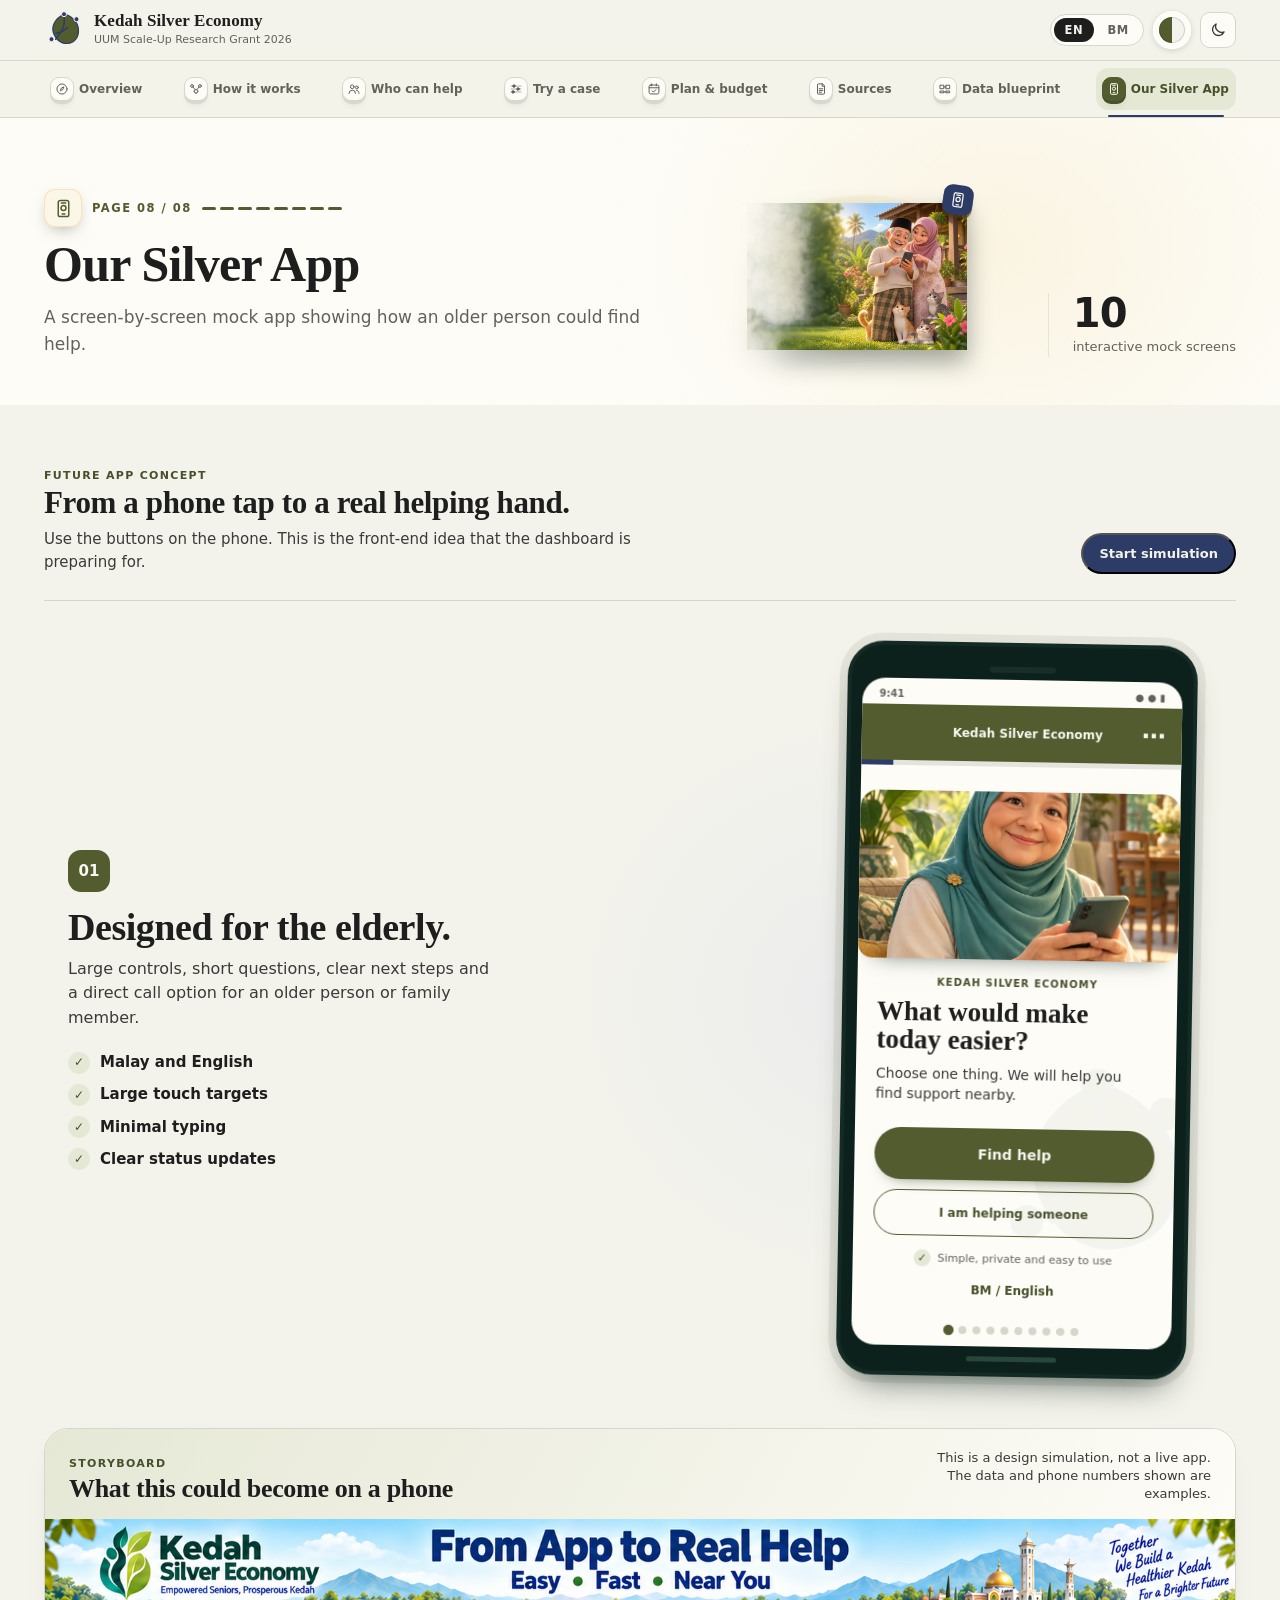
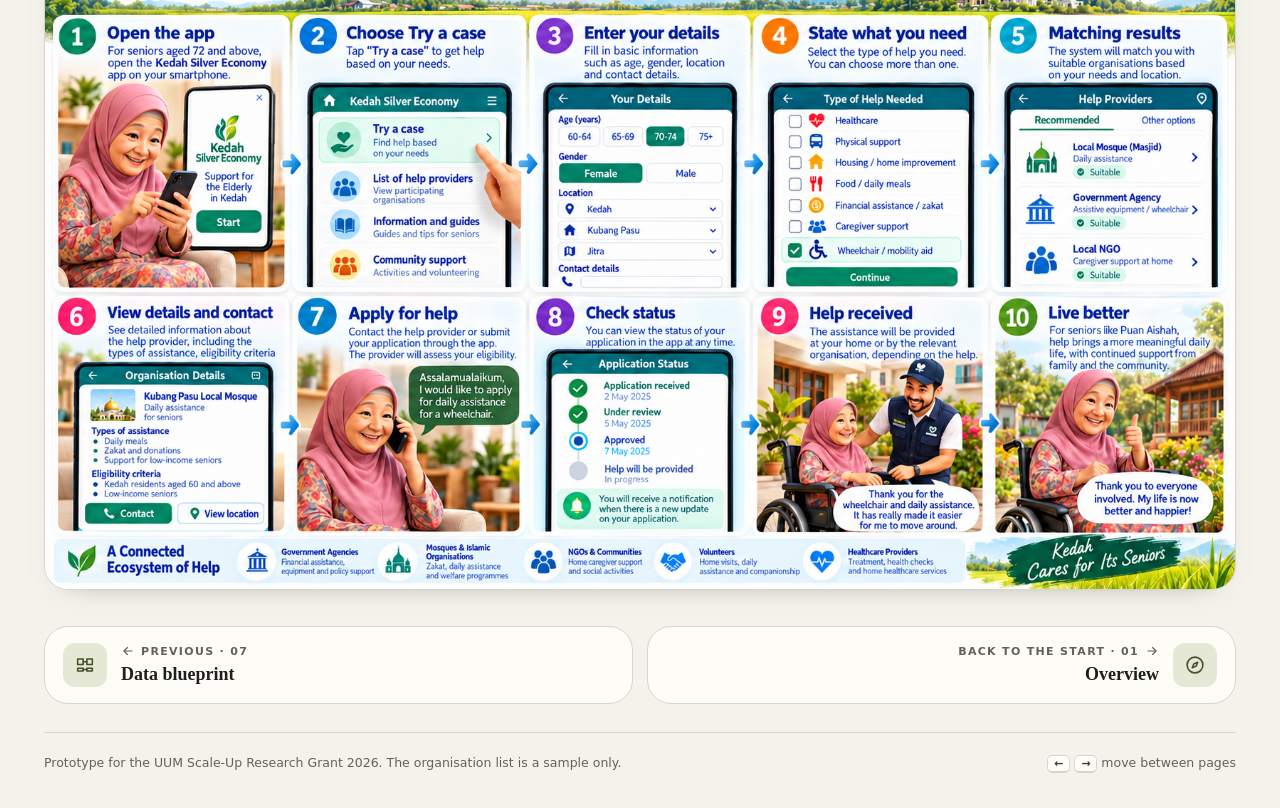
==== commit 48318157: "Replicate Claude-style case flow and themes" ====
--- a/app.html
+++ b/app.html
@@ -1,13 +1,13 @@
-<!doctype html>
+﻿<!doctype html>
 <html lang="en">
 <head>
 <meta charset="utf-8"><meta name="viewport" content="width=device-width,initial-scale=1,viewport-fit=cover">
 <title>Our Silver App · Kedah Silver Economy</title>
 <meta name="description" content="A screen-by-screen mock app showing how an older person could find help.">
-<script>try{var t=localStorage.getItem('kse-theme');if(t==='dark'||t==='light')document.documentElement.setAttribute('data-theme',t)}catch(e){}</script>
+<script>try{var lk=localStorage.getItem('kse-look');if(lk&&lk!=='padi')document.documentElement.setAttribute('data-look',lk)}catch(e){}try{var t=localStorage.getItem('kse-theme');if(t==='dark'||t==='light')document.documentElement.setAttribute('data-theme',t)}catch(e){}</script>
 <link rel="preconnect" href="https://fonts.googleapis.com"><link rel="preconnect" href="https://fonts.gstatic.com" crossorigin>
 <link rel="stylesheet" href="https://fonts.googleapis.com/css2?family=Bricolage+Grotesque:opsz,wdth,wght@12..96,75..100,300..800&family=Onest:wght@400;500;600;700&display=swap">
-<link rel="stylesheet" href="assets/css/kse.css?v=20261003d"><script src="assets/js/kse-data.js?v=20261003d"></script>
+<link rel="stylesheet" href="assets/css/kse.css?v=20261003d"><link rel="stylesheet" href="assets/css/kse-palette.css?v=20261004d"><link rel="stylesheet" href="assets/css/kse-themes.css?v=20261004d"><script src="assets/js/kse-data.js?v=20261003d"></script>
 </head>
 <body data-page="app"><script src="assets/js/kse-shell.js?v=20261002b"></script>
 <main id="main">
--- a/assets/css/kse.css
+++ b/assets/css/kse.css
@@ -306,6 +306,8 @@
 .intake-fields{display:grid;grid-template-columns:repeat(2,minmax(0,1fr));gap:16px;max-width:760px}.intake-fields label,.intake-note{display:grid;gap:8px;color:var(--ink-2);font:700 14px var(--sans)}.intake-fields select,.intake-note textarea{width:100%;padding:15px;border:2px solid var(--line);border-radius:12px;background:var(--surface);color:var(--ink);font:600 17px var(--sans)}.intake-note{margin-top:18px;max-width:760px}.intake-note textarea{resize:vertical}.intake-actions{display:flex;justify-content:space-between;margin-top:20px}.intake-actions button{min-width:110px;min-height:48px}.case-context{margin:14px 0 0;padding:12px 16px;border-radius:12px;background:var(--paddy-soft);color:var(--paddy-ink);font-weight:650}.case-record{display:grid;grid-template-columns:minmax(0,1fr) auto auto;align-items:center;gap:12px 20px;margin:12px 0 18px;padding:14px 16px;border:1px solid var(--line);border-radius:14px;background:var(--surface);box-shadow:0 8px 18px -20px rgba(15,35,30,.7)}
 .case-record>div:first-child{display:grid;gap:3px;min-width:0}.case-record .label{margin:0}.case-record strong{font:700 14px var(--sans);letter-spacing:.06em;color:var(--ink)}.case-record small{color:var(--muted);font-size:12px;line-height:1.4}.case-rules{display:grid;gap:2px;justify-items:end;color:var(--muted);font-size:11px;text-align:right;text-transform:uppercase;letter-spacing:.08em}.case-rules code{color:var(--paddy-ink);font:700 12px var(--sans);letter-spacing:0;text-transform:none}.case-record .btn{min-height:42px}.case-copy-status{grid-column:1/-1;color:var(--paddy-ink);font-size:12px;min-height:1.2em}
 .intake-step[aria-hidden="true"]{visibility:hidden}.intake-step h2:focus{outline:2px solid var(--gold);outline-offset:5px;border-radius:4px}
+.assist-intake-note{display:grid;gap:4px;max-width:760px;margin:14px 0 20px;padding:14px 16px;border-left:4px solid var(--gold);border-radius:10px;background:var(--paddy-soft);color:var(--paddy-ink);line-height:1.45}.assist-intake-note b{font-size:14px}.assist-intake-note span{font-size:14px}.assist-area-grid button{min-height:78px}.assist-area-grid button.is-suggested{border-style:dashed}.assist-items{display:grid;gap:14px;margin-top:18px}.assist-area-block{padding:16px;border:1px solid var(--line);border-radius:16px;background:color-mix(in srgb,var(--surface) 82%,var(--paddy-soft));}.assist-area-block h4{margin:0 0 12px;font:800 17px var(--sans)}.assist-item-grid{display:grid;grid-template-columns:repeat(2,minmax(0,1fr));gap:9px}.assist-item-grid button{min-height:54px;padding:11px 13px;border:2px solid var(--line);border-radius:12px;background:var(--surface);color:var(--ink);font:700 14px/1.25 var(--sans);text-align:left;cursor:pointer}.assist-item-grid button.is-selected{border-color:var(--paddy);background:var(--paddy-soft);box-shadow:0 0 0 3px color-mix(in srgb,var(--paddy) 18%,transparent)}.assist-need-details{display:grid;gap:12px;margin-top:18px}.assist-need-card{padding:15px;border:1px solid var(--line);border-radius:14px;background:var(--surface)}.assist-need-card header{display:flex;justify-content:space-between;gap:12px;align-items:start}.assist-need-card h4{margin:0;font-size:16px}.assist-need-card small{color:var(--muted)}.assist-chip-label{margin:14px 0 7px;color:var(--muted);font:800 11px var(--sans);letter-spacing:.08em;text-transform:uppercase}.assist-chips{display:flex;flex-wrap:wrap;gap:7px}.assist-chips button{min-height:40px;padding:8px 11px;border:1px solid var(--line);border-radius:999px;background:var(--surface);color:var(--ink);font:700 13px var(--sans);cursor:pointer}.assist-chips button.is-selected{border-color:var(--paddy);background:var(--paddy);color:var(--on-paddy)}
+.assistance-plan{margin:20px 0;padding:24px;border:1px solid var(--line);border-radius:20px;background:linear-gradient(145deg,var(--surface),var(--surface-2));box-shadow:var(--shadow)}.assistance-plan[hidden]{display:none}.assistance-plan-head{display:flex;justify-content:space-between;gap:24px;align-items:start}.assistance-plan-head h2{margin:5px 0 8px;font-size:clamp(24px,3vw,36px)}.assistance-plan-head p{margin:0;color:var(--muted);max-width:700px}.assistance-plan-count{min-width:130px;padding:12px 14px;border-radius:12px;background:var(--paddy);color:var(--on-paddy);font:800 15px/1.25 var(--sans);text-align:center}.assistance-plan-flags{display:flex;flex-wrap:wrap;gap:8px;margin:18px 0}.assistance-plan-flags span{padding:8px 11px;border-radius:999px;background:var(--gold-soft);color:var(--ink);font:700 12px var(--sans)}.assistance-lines{display:grid;gap:14px;margin:0;padding:0;list-style:none;counter-reset:assist}.assistance-line{counter-increment:assist;padding:16px;border:1px solid var(--line);border-radius:15px;background:var(--surface)}.assistance-line-head{display:flex;gap:12px;align-items:start}.assistance-line-head:before{content:counter(assist);display:grid;place-items:center;flex:0 0 30px;height:30px;border-radius:50%;background:var(--paddy);color:var(--on-paddy);font:800 13px var(--sans)}.assistance-line-head h3{margin:0;font-size:17px}.assistance-line-meta{display:flex;flex-wrap:wrap;gap:6px;margin-top:7px}.assistance-line-meta span{padding:4px 8px;border-radius:999px;background:var(--paddy-soft);color:var(--paddy-ink);font:700 11px var(--sans)}.assistance-match{margin:13px 0 0 42px;padding:12px;border-radius:11px;background:color-mix(in srgb,var(--paddy-soft) 65%,var(--surface))}.assistance-match strong{display:block}.assistance-match small{display:block;margin-top:3px;color:var(--muted);line-height:1.4}.assistance-match ul{display:flex;flex-wrap:wrap;gap:5px;margin:8px 0 0;padding:0;list-style:none}.assistance-match li{font-size:11px;color:var(--paddy-ink)}.assistance-match li:before{content:'✓';margin-right:4px;font-weight:800}.assistance-gap{margin:13px 0 0 42px;padding:12px;border-radius:11px;background:var(--gold-soft);color:var(--ink);font-size:13px;line-height:1.4}.assistance-disclaimer{margin:18px 0 0;padding-top:14px;border-top:1px solid var(--line);color:var(--muted);font-size:12px;line-height:1.45}
 @media (max-width:620px){.case-record{grid-template-columns:1fr auto}.case-record .btn{grid-column:1/-1;justify-self:start}.case-rules{justify-self:end}}
 
 .route-map{margin:16px 0 20px;padding:22px 24px 18px;border:1px solid var(--line);border-radius:var(--r);background:linear-gradient(135deg,var(--surface),color-mix(in srgb,var(--paddy-soft) 30%,var(--surface)));overflow:hidden}
@@ -1039,7 +1041,7 @@
 
 /* ---------- Responsive ---------- */
 @media (max-width:1080px){
-  .choice-grid,.choice-grid.compact{grid-template-columns:repeat(2,minmax(0,1fr))}
+  .choice-grid,.choice-grid.compact{grid-template-columns:repeat(2,minmax(0,1fr))}.assist-item-grid{grid-template-columns:1fr}.assistance-plan-head{display:block}.assistance-plan-count{margin-top:14px;display:inline-block}.assistance-match,.assistance-gap{margin-left:0}
   .intake-fields{grid-template-columns:1fr}
   .walk{grid-template-columns:repeat(6,1fr)}
   .walk a{grid-column:span 2}
--- a/assets/css/kse-palette.css
+++ b/assets/css/kse-palette.css
@@ -0,0 +1,78 @@
+﻿/* Palette tokens shared with the Claude case view. */
+/* ---------- Tokens ---------- */
+:root{
+  color-scheme:light;
+  --display:"Instrument Serif","Iowan Old Style","Palatino Linotype",Georgia,serif;
+  --sans:-apple-system,BlinkMacSystemFont,"SF Pro Text","Inter",system-ui,"Segoe UI",Roboto,sans-serif;
+  --ui:-apple-system,BlinkMacSystemFont,"SF Pro Display","Inter",system-ui,"Segoe UI",Roboto,sans-serif;
+
+  --bg:#f4f3eb;--pillar:#efeee6;--surface:#fdfcf7;--surface-2:#f1f0e8;--sunk:#e5e4dc;--side:#efeee6;
+  --ink:#1e1e1e;--ink-2:#3a3a3a;--muted:#62615b;--line:#d8d6cb;--line-2:#e5e4dc;
+
+  --paddy:#525c2f;--paddy-ink:#46502a;--paddy-soft:#e6e8d6;--on-paddy:#f8f7f0;
+  --gold:#2c3c66;--gold-ink:#2c3c66;--gold-soft:#e3e6ee;--on-gold:#f4f3eb;
+  --night:#030b24;--night-2:#2c3c66;--on-night:#f4f3eb;--night-muted:#aeb6cc;--night-line:rgba(244,243,235,.16);
+
+  --band:var(--surface);--band-ink:var(--ink);--band-muted:var(--muted);--band-line:var(--line-2);--band-gold:var(--paddy);
+
+  --good:#5a8a2a;--good-ink:#3f6620;--good-soft:#e5eedb;
+  --warn:#d08a14;--warn-ink:#7f520a;--warn-soft:#f6ead2;
+  --crit:#b23b2a;
+  --neutral:#a3a196;--neutral-ink:#57564f;--neutral-soft:#e9e8e0;
+
+  --t1:#2c4a7a;--t2:#b5582c;--t3:#6b7a2f;--t4:#c4952a;--t5:#9b4f6e;
+  --b1:var(--t1);--b2:var(--t2);--b3:var(--t3);--b4:var(--t4);--b5:var(--t5);
+
+  --tip-bg:#fdfcf7;--tip-ink:#1e1e1e;--tip-muted:#62615b;
+  --scrim:rgba(20,20,18,.32);
+  --shadow:0 1px 2px rgba(30,30,30,.05),0 10px 30px -14px rgba(30,30,30,.18);
+  --lift:0 2px 6px rgba(30,30,30,.06),0 22px 48px -22px rgba(30,30,30,.32);
+  --bar:rgba(244,243,235,.78);
+  --focus:#525c2f;
+  --r:24px;--r-s:16px;
+  --ease:cubic-bezier(.21,1,.34,1);--push:cubic-bezier(.32,.72,0,1);
+  --nav-h:58px;--side-w:272px;--tab-h:66px;
+}
+@media (prefers-color-scheme:dark){
+  :root:not([data-theme="light"]){
+    color-scheme:dark;
+    --bg:#1a1f0f;--pillar:#1f2513;--surface:#242b17;--surface-2:#2d341d;--sunk:#374026;--side:#181d0d;
+    --ink:#f5f2e6;--ink-2:#e0decb;--muted:#b6b69f;--line:#3d4729;--line-2:#2c331c;
+    --paddy:#c9d48a;--paddy-ink:#d6df9f;--paddy-soft:#35411f;--on-paddy:#161b08;
+    --gold:#e2bf6a;--gold-ink:#ecd08b;--gold-soft:#3b3a1d;--on-gold:#1a1f0f;
+    --night:#10150a;--night-2:#2f3a1b;--night-muted:#c6c7ab;--night-line:rgba(245,242,230,.16);
+    --good:#9cc65f;--good-ink:#b3d67c;--good-soft:#25341a;
+    --warn:#e3a43a;--warn-ink:#f0c060;--warn-soft:#3b3017;
+    --neutral:#8d8f78;--neutral-ink:#cfcfbb;--neutral-soft:#2b321c;
+    --t1:#8aa8dc;--t2:#e8946a;--t3:#b8c873;--t4:#e6bd5c;--t5:#dc93b1;
+    --tip-bg:#2d341d;--tip-ink:#f5f2e6;--tip-muted:#c6c6b0;
+    --scrim:rgba(8,10,3,.6);
+    --shadow:0 1px 2px rgba(6,8,2,.45),0 10px 30px -14px rgba(6,8,2,.7);
+    --lift:0 2px 6px rgba(6,8,2,.45),0 22px 48px -22px rgba(6,8,2,.85);
+    --bar:rgba(26,31,15,.8);
+    --focus:#c9d48a;
+  }
+}
+:root[data-theme="dark"]{
+  color-scheme:dark;
+  --bg:#1a1f0f;--pillar:#1f2513;--surface:#242b17;--surface-2:#2d341d;--sunk:#374026;--side:#181d0d;
+  --ink:#f5f2e6;--ink-2:#e0decb;--muted:#b6b69f;--line:#3d4729;--line-2:#2c331c;
+  --paddy:#c9d48a;--paddy-ink:#d6df9f;--paddy-soft:#35411f;--on-paddy:#161b08;
+  --gold:#e2bf6a;--gold-ink:#ecd08b;--gold-soft:#3b3a1d;--on-gold:#1a1f0f;
+  --night:#10150a;--night-2:#2f3a1b;--night-muted:#c6c7ab;--night-line:rgba(245,242,230,.16);
+  --good:#9cc65f;--good-ink:#b3d67c;--good-soft:#25341a;
+  --warn:#e3a43a;--warn-ink:#f0c060;--warn-soft:#3b3017;
+  --neutral:#8d8f78;--neutral-ink:#cfcfbb;--neutral-soft:#2b321c;
+  --t1:#8aa8dc;--t2:#e8946a;--t3:#b8c873;--t4:#e6bd5c;--t5:#dc93b1;
+  --tip-bg:#2d341d;--tip-ink:#f5f2e6;--tip-muted:#c6c6b0;
+  --scrim:rgba(8,10,3,.6);
+  --shadow:0 1px 2px rgba(6,8,2,.45),0 10px 30px -14px rgba(6,8,2,.7);
+  --lift:0 2px 6px rgba(6,8,2,.45),0 22px 48px -22px rgba(6,8,2,.85);
+  --bar:rgba(26,31,15,.8);
+  --focus:#c9d48a;
+}
+
+/* Keep the Codex page chrome legible across fixed colour themes. */
+:root[data-look]:not([data-look="padi"]){--band:var(--night);--band-ink:var(--on-night);--band-muted:var(--night-muted);--band-line:var(--night-line);--band-gold:var(--gold);--ui:var(--sans)}
+.btn-quiet{background:color-mix(in srgb,var(--ink) 7%,transparent);color:var(--ink)}
+.btn-quiet:hover{background:color-mix(in srgb,var(--ink) 11%,transparent)}
--- a/assets/css/kse-themes.css
+++ b/assets/css/kse-themes.css
@@ -0,0 +1,150 @@
+/* ==========================================================================
+   Looks: eight colour and type themes for the whole site, with Malay names.
+   Chosen from the round palette button at the top right (kse-shell.js) and
+   kept in localStorage as kse-look. Padi is the default and still follows
+   the light / dark switch; the others are fixed. No blue anywhere: the
+   owner rejected it. Fonts load only when their look is chosen.
+   ========================================================================== */
+
+/* ---------- Songket: cream, songket red and gold ---------- */
+:root:root[data-look="songket"]{
+  color-scheme:light;
+  --display:"Young Serif",Georgia,serif;--sans:"Lexend",system-ui,sans-serif;--ui:"Lexend",system-ui,sans-serif;
+  --bg:#f6efdf;--pillar:#efe4cc;--surface:#fffaf0;--surface-2:#f4ead5;--sunk:#eadcc0;--side:#f1e6cf;
+  --ink:#2a1410;--ink-2:#4a2a22;--muted:#7a5646;--line:#dfcdae;--line-2:#ece0c8;
+  --paddy:#8c1a2b;--paddy-ink:#7a1526;--paddy-soft:#f5dfdb;--on-paddy:#fff8ec;
+  --gold:#a8771f;--gold-ink:#8a6114;--gold-soft:#f6e8c8;--on-gold:#fff8ec;
+  --night:#3a0d16;--night-2:#7a1526;--on-night:#fff8ec;--night-muted:#ebc9bf;--night-line:rgba(255,248,236,.18);
+  --good:#4e7d22;--good-ink:#3b6118;--good-soft:#e4efd6;--warn:#b8740c;--warn-ink:#7a4c06;--warn-soft:#f8e8cc;
+  --neutral:#9a8a76;--neutral-ink:#5c4e40;--neutral-soft:#efe5d4;
+  --tip-bg:#fffaf0;--tip-ink:#2a1410;--tip-muted:#7a5646;
+  --bar:rgba(246,239,223,.84);--focus:#8c1a2b;--scrim:rgba(42,20,16,.3);
+}
+/* ---------- Malam: a warm night, lamp amber ---------- */
+:root:root[data-look="malam"]{
+  color-scheme:dark;
+  --display:"Literata",Georgia,serif;--sans:"Lexend",system-ui,sans-serif;--ui:"Lexend",system-ui,sans-serif;
+  --bg:#15130e;--pillar:#1a1812;--surface:#221f17;--surface-2:#2a261c;--sunk:#332e22;--side:#17150f;
+  --ink:#f5ecd8;--ink-2:#e3d7be;--muted:#bba98a;--line:#3f382a;--line-2:#2d281d;
+  --paddy:#e2b866;--paddy-ink:#eec97f;--paddy-soft:#3b3018;--on-paddy:#1e1708;
+  --gold:#e2b866;--gold-ink:#eec97f;--gold-soft:#3b3018;--on-gold:#1e1708;
+  --night:#0d0b07;--night-2:#3b3018;--on-night:#f5ecd8;--night-muted:#c9b99a;--night-line:rgba(245,236,216,.16);
+  --good:#9cc65f;--good-ink:#b3d67c;--good-soft:#25321a;--warn:#e8a93c;--warn-ink:#f2c463;--warn-soft:#3b2d14;
+  --neutral:#8e8571;--neutral-ink:#d3c9b3;--neutral-soft:#2c271d;
+  --tip-bg:#2a261c;--tip-ink:#f5ecd8;--tip-muted:#c9b99a;
+  --bar:rgba(21,19,14,.84);--focus:#e2b866;--scrim:rgba(0,0,0,.6);
+  --shadow:0 1px 2px rgba(0,0,0,.45),0 10px 30px -14px rgba(0,0,0,.7);--lift:0 2px 6px rgba(0,0,0,.45),0 22px 48px -22px rgba(0,0,0,.85);
+}
+/* ---------- Jelas: large, plain, high contrast for weaker eyes ---------- */
+:root:root[data-look="jelas"]{
+  color-scheme:light;font-size:112.5%;
+  --display:"Atkinson Hyperlegible",system-ui,sans-serif;--sans:"Atkinson Hyperlegible",system-ui,sans-serif;--ui:"Atkinson Hyperlegible",system-ui,sans-serif;
+  --bg:#ffffff;--pillar:#ffffff;--surface:#ffffff;--surface-2:#f1f1f1;--sunk:#e6e6e6;--side:#f6f6f6;
+  --ink:#000000;--ink-2:#111111;--muted:#2f2f2f;--line:#4a4a4a;--line-2:#8a8a8a;
+  --paddy:#0f4d1a;--paddy-ink:#0b3d14;--paddy-soft:#dcefdc;--on-paddy:#ffffff;
+  --gold:#5a3c00;--gold-ink:#4a3200;--gold-soft:#f3e7cc;--on-gold:#fff;
+  --night:#000;--night-2:#1c1c1c;--on-night:#fff;--night-muted:#ddd;--night-line:rgba(255,255,255,.3);
+  --good:#1d6b1d;--good-ink:#124a12;--good-soft:#dcefdc;--warn:#8a5200;--warn-ink:#5e3800;--warn-soft:#f6e6c8;
+  --neutral:#555;--neutral-ink:#222;--neutral-soft:#ececec;
+  --tip-bg:#fff;--tip-ink:#000;--tip-muted:#222;
+  --bar:rgba(255,255,255,.95);--focus:#000000;
+}
+:root[data-look="jelas"] h1,:root[data-look="jelas"] h2,:root[data-look="jelas"] .tc-title{font-weight:700!important}
+:root[data-look="jelas"] :focus-visible{outline:4px solid #000;outline-offset:3px;box-shadow:0 0 0 7px #ffd400}
+/* ---------- Diraja: royal yellow and black, the colour of the Malay courts ---------- */
+:root:root[data-look="diraja"]{
+  color-scheme:light;
+  --display:"Cinzel",Georgia,serif;--sans:"Mulish",system-ui,sans-serif;--ui:"Mulish",system-ui,sans-serif;
+  --bg:#fff6cf;--pillar:#fbeeb4;--surface:#fffcef;--surface-2:#fdf1c2;--sunk:#f6e39a;--side:#fdf0bc;
+  --ink:#141008;--ink-2:#2e2614;--muted:#5e5230;--line:#e8d482;--line-2:#f3e4a6;
+  --paddy:#141008;--paddy-ink:#141008;--paddy-soft:#f6df7a;--on-paddy:#ffd23f;
+  --gold:#a27600;--gold-ink:#7a5900;--gold-soft:#fae9a8;--on-gold:#141008;
+  --night:#141008;--night-2:#3a2e0a;--on-night:#ffd23f;--night-muted:#f1df9e;--night-line:rgba(255,210,63,.2);
+  --good:#3d6b14;--good-ink:#2c510c;--good-soft:#e6efc8;--warn:#b25d00;--warn-ink:#7a3f00;--warn-soft:#fbe0b8;
+  --neutral:#8d8360;--neutral-ink:#4a4228;--neutral-soft:#f6ecc4;
+  --tip-bg:#fffcef;--tip-ink:#141008;--tip-muted:#5e5230;
+  --bar:rgba(255,246,207,.88);--focus:#141008;
+}
+:root[data-look="diraja"] h1,:root[data-look="diraja"] h2,:root[data-look="diraja"] .tc-title{font-weight:600!important;letter-spacing:.01em}
+:root[data-look="diraja"] .pagehead h1{font-size:clamp(34px,4vw,60px)!important}
+/* ---------- Teratai: lotus pink and deep plum ---------- */
+:root:root[data-look="teratai"]{
+  color-scheme:light;
+  --display:"Marcellus",Georgia,serif;--sans:"Nunito Sans",system-ui,sans-serif;--ui:"Nunito Sans",system-ui,sans-serif;
+  --bg:#fbf0f1;--pillar:#f6e3e6;--surface:#fffafa;--surface-2:#f8e9ec;--sunk:#f0d9de;--side:#f8e9ec;
+  --ink:#2e1424;--ink-2:#4c2a3d;--muted:#7d5a6b;--line:#ebcfd6;--line-2:#f3e0e5;
+  --paddy:#8e2f5f;--paddy-ink:#76244e;--paddy-soft:#f6dce8;--on-paddy:#fff6f9;
+  --gold:#a0662a;--gold-ink:#7f4f1d;--gold-soft:#f7e5d0;--on-gold:#fff;
+  --night:#3a1230;--night-2:#8e2f5f;--on-night:#fff6f9;--night-muted:#ecc6d6;--night-line:rgba(255,246,249,.18);
+  --good:#4e7d22;--good-ink:#3b6118;--good-soft:#e4efd6;--warn:#b8740c;--warn-ink:#7a4c06;--warn-soft:#f8e8cc;
+  --neutral:#9c8590;--neutral-ink:#5c4652;--neutral-soft:#f2e6ea;
+  --tip-bg:#fffafa;--tip-ink:#2e1424;--tip-muted:#7d5a6b;
+  --bar:rgba(251,240,241,.86);--focus:#8e2f5f;
+}
+/* ---------- Kayu Jati: warm teak wood and cream ---------- */
+:root:root[data-look="jati"]{
+  color-scheme:light;
+  --display:"Bitter",Georgia,serif;--sans:"Source Sans 3",system-ui,sans-serif;--ui:"Source Sans 3",system-ui,sans-serif;
+  --bg:#f3ebdf;--pillar:#ebe0cf;--surface:#fdf8f0;--surface-2:#f1e7d8;--sunk:#e6d8c3;--side:#efe5d5;
+  --ink:#2b1d12;--ink-2:#4a3424;--muted:#7a6250;--line:#dccbb3;--line-2:#ebdfcd;
+  --paddy:#7a4a24;--paddy-ink:#653b1a;--paddy-soft:#f0e0cc;--on-paddy:#fffaf2;
+  --gold:#9c7a1e;--gold-ink:#7c6014;--gold-soft:#f3e8c6;--on-gold:#fff;
+  --night:#2b1a0e;--night-2:#7a4a24;--on-night:#fffaf2;--night-muted:#e5cdb4;--night-line:rgba(255,250,242,.18);
+  --good:#4e7d22;--good-ink:#3b6118;--good-soft:#e4efd6;--warn:#b8740c;--warn-ink:#7a4c06;--warn-soft:#f8e8cc;
+  --neutral:#9a8a76;--neutral-ink:#5c4e40;--neutral-soft:#efe5d4;
+  --tip-bg:#fdf8f0;--tip-ink:#2b1d12;--tip-muted:#7a6250;
+  --bar:rgba(243,235,223,.86);--focus:#7a4a24;
+}
+:root[data-look="jati"] h1,:root[data-look="jati"] h2{font-weight:500;letter-spacing:-.02em}
+
+/* ---------- Wau: a kite over the paddy, bright orange on white, round and playful ---------- */
+:root:root[data-look="wau"]{
+  color-scheme:light;
+  --display:"Baloo 2",system-ui,sans-serif;--sans:"Nunito",system-ui,sans-serif;--ui:"Nunito",system-ui,sans-serif;
+  --bg:#fffaf4;--pillar:#ffefdd;--surface:#ffffff;--surface-2:#fff1e2;--sunk:#ffe2c4;--side:#fff3e6;
+  --ink:#2a1606;--ink-2:#4a2c12;--muted:#7a5638;--line:#f6d3ae;--line-2:#fbe6cf;
+  --paddy:#e8650c;--paddy-ink:#b84d04;--paddy-soft:#ffe3cc;--on-paddy:#ffffff;
+  --gold:#e0a400;--gold-ink:#8a6200;--gold-soft:#fff0bf;--on-gold:#2a1606;
+  --night:#5a2300;--night-2:#e8650c;--on-night:#fffaf4;--night-muted:#ffd8b8;--night-line:rgba(255,250,244,.22);
+  --good:#2f8a3a;--good-ink:#1f6a29;--good-soft:#ddf3df;--warn:#c4542a;--warn-ink:#8a3214;--warn-soft:#ffe0d2;
+  --neutral:#a08a78;--neutral-ink:#5a4636;--neutral-soft:#f6ece2;
+  --tip-bg:#fff;--tip-ink:#2a1606;--tip-muted:#7a5638;
+  --bar:rgba(255,250,244,.88);--focus:#e8650c;--r:28px;
+}
+:root[data-look="wau"] h1,:root[data-look="wau"] h2,:root[data-look="wau"] .tc-title{font-weight:700!important;letter-spacing:-.015em}
+:root[data-look="wau"] .tc-tile,:root[data-look="wau"] .card,:root[data-look="wau"] .tc-line{border-radius:26px}
+
+/* the one dark surface per page follows the look (it is navy only in Padi) */
+:root[data-look]:not([data-look="padi"]) :is(.engine,.cov,.verdict){background:radial-gradient(130% 100% at 30% 0%,var(--night-2),var(--night) 72%)!important}
+:root[data-look]:not([data-look="padi"]) .tile{--tile:color-mix(in srgb,var(--paddy) 70%,var(--ink))}
+/* light / dark only means something in Padi */
+:root[data-look]:not([data-look="padi"]) #themeBtn{display:none}
+
+/* ---------- The palette button and its menu ---------- */
+.look{position:relative}
+.look-btn{display:grid;place-items:center;width:40px;height:40px;padding:0;border:0;border-radius:50%;background:var(--surface);box-shadow:inset 0 0 0 .5px var(--line),0 2px 8px -4px rgba(0,0,0,.3);cursor:pointer;transition:transform .35s var(--ease)}
+.look-btn:hover{transform:rotate(-18deg) scale(1.06)}
+.look-btn[aria-expanded="true"]{transform:rotate(-90deg)}
+.look-dot{width:26px;height:26px;border-radius:50%;box-shadow:inset 0 0 0 1px rgba(0,0,0,.15)}
+.look-menu{position:absolute;right:0;top:calc(100% + 10px);z-index:60;width:min(320px,calc(100vw - 24px));padding:10px;border-radius:24px;background:var(--surface);box-shadow:var(--lift),inset 0 0 0 .5px var(--line);transform-origin:calc(100% - 20px) -10px;animation:look-open .38s var(--push) both}
+.look-menu[hidden]{display:none}
+@keyframes look-open{from{opacity:0;transform:scale(.6) translateY(-8px);border-radius:50%}}
+.look-menu h2{margin:4px 8px 8px;font:600 15px var(--ui);color:var(--muted)}
+.look-list{display:grid;grid-template-columns:1fr 1fr;gap:6px;margin:0;padding:0;list-style:none}
+.look-opt{display:flex;align-items:center;gap:10px;width:100%;min-height:58px;padding:8px 10px;border:0;border-radius:16px;background:none;text-align:left;color:var(--ink);cursor:pointer;animation:look-item .4s var(--ease) both;animation-delay:calc(var(--i) * 35ms)}
+@keyframes look-item{from{opacity:0;transform:translateY(8px) scale(.94)}}
+.look-opt:hover{background:var(--surface-2)}
+.look-opt[aria-checked="true"]{background:var(--paddy-soft);box-shadow:inset 0 0 0 2px var(--paddy)}
+.look-opt .look-dot{flex:none;width:30px;height:30px}
+.look-opt b{display:block;font:600 15.5px/1.2 var(--ui)}
+.look-opt small{display:block;font-size:12.5px;line-height:1.3;color:var(--muted)}
+.look-padi{background:conic-gradient(#f4f3eb 0 50%,#525c2f 0)}
+.look-songket{background:conic-gradient(#f6efdf 0 50%,#8c1a2b 0 75%,#d9ad4f 0)}
+.look-malam{background:conic-gradient(#15130e 0 50%,#e2b866 0)}
+.look-jelas{background:conic-gradient(#fff 0 50%,#000 0)}
+.look-diraja{background:conic-gradient(#fff6cf 0 50%,#141008 0 75%,#ffd23f 0)}
+.look-wau{background:conic-gradient(#fffaf4 0 40%,#e8650c 0 70%,#e0a400 0 85%,#2f8a3a 0)}
+.look-teratai{background:conic-gradient(#fbf0f1 0 50%,#8e2f5f 0)}
+.look-jati{background:conic-gradient(#f3ebdf 0 50%,#7a4a24 0)}
+@media (prefers-reduced-motion:reduce){.look-menu,.look-opt{animation:none}.look-btn,.look-btn[aria-expanded="true"],.look-btn:hover{transform:none}}
+@media (max-width:430px){.look-menu{position:fixed;right:12px;top:calc(var(--nav-h) + 6px)}}
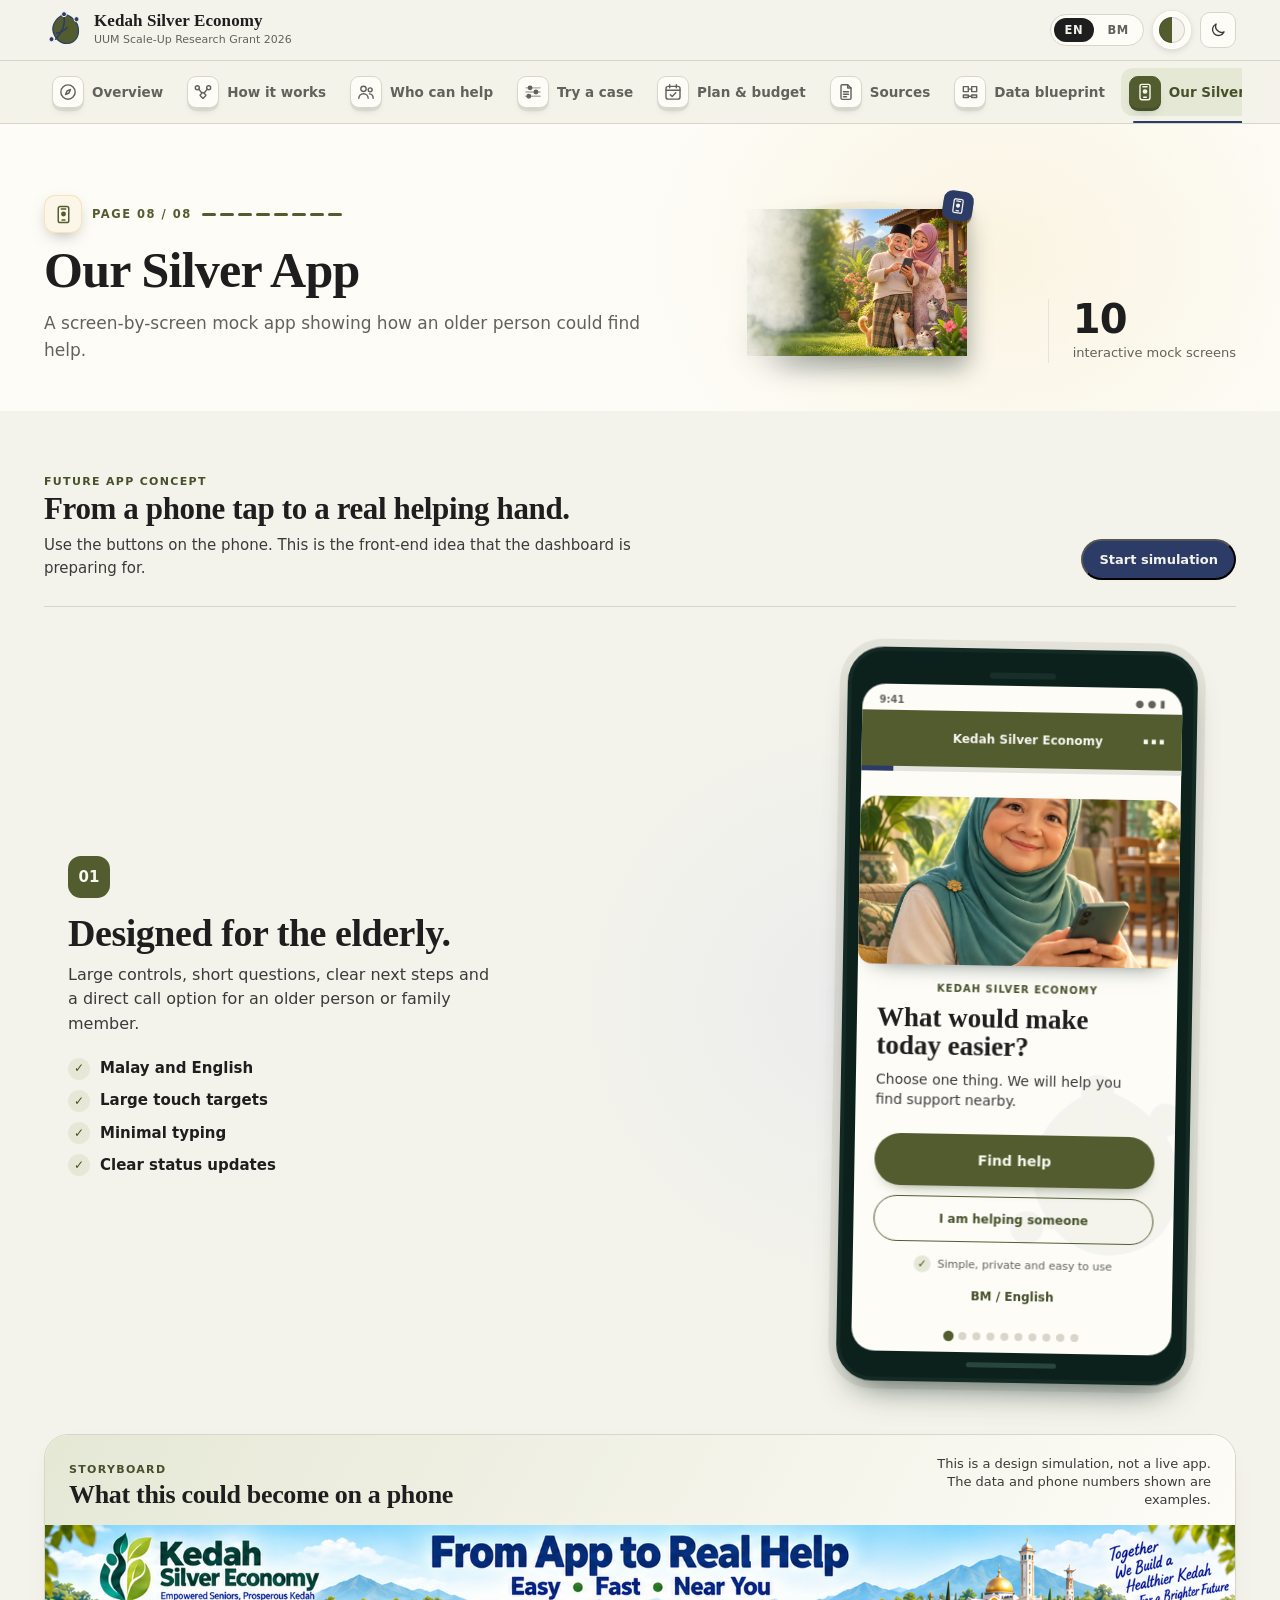
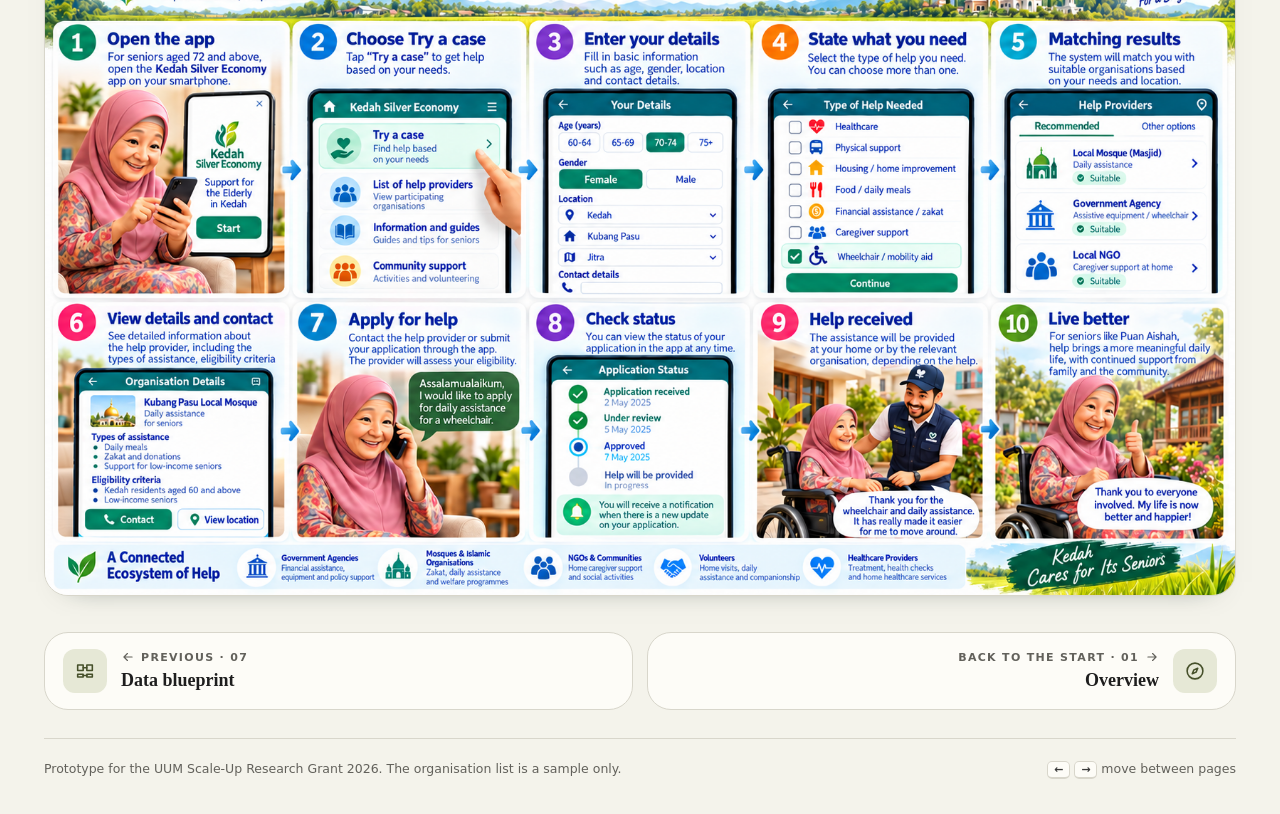
==== commit c1afd3b4: "Refresh shared stylesheet on all pages" ====
--- a/app.html
+++ b/app.html
@@ -2,12 +2,13 @@
 <html lang="en">
 <head>
 <meta charset="utf-8"><meta name="viewport" content="width=device-width,initial-scale=1,viewport-fit=cover">
+<link rel="icon" href="assets/art/codex-crest.svg" type="image/svg+xml">
 <title>Our Silver App · Kedah Silver Economy</title>
 <meta name="description" content="A screen-by-screen mock app showing how an older person could find help.">
 <script>try{var lk=localStorage.getItem('kse-look');if(lk&&lk!=='padi')document.documentElement.setAttribute('data-look',lk)}catch(e){}try{var t=localStorage.getItem('kse-theme');if(t==='dark'||t==='light')document.documentElement.setAttribute('data-theme',t)}catch(e){}</script>
 <link rel="preconnect" href="https://fonts.googleapis.com"><link rel="preconnect" href="https://fonts.gstatic.com" crossorigin>
 <link rel="stylesheet" href="https://fonts.googleapis.com/css2?family=Bricolage+Grotesque:opsz,wdth,wght@12..96,75..100,300..800&family=Onest:wght@400;500;600;700&display=swap">
-<link rel="stylesheet" href="assets/css/kse.css?v=20261003d"><link rel="stylesheet" href="assets/css/kse-palette.css?v=20261004d"><link rel="stylesheet" href="assets/css/kse-themes.css?v=20261004d"><script src="assets/js/kse-data.js?v=20261003d"></script>
+<link rel="stylesheet" href="assets/css/kse.css?v=20261004f"><link rel="stylesheet" href="assets/css/kse-palette.css?v=20261004d"><link rel="stylesheet" href="assets/css/kse-themes.css?v=20261004d"><script src="assets/js/kse-data.js?v=20261003d"></script>
 </head>
 <body data-page="app"><script src="assets/js/kse-shell.js?v=20261002b"></script>
 <main id="main">
--- a/assets/css/kse.css
+++ b/assets/css/kse.css
@@ -142,7 +142,7 @@
 .tab .ai{width:28px;height:28px;flex:none;padding:5px;border-radius:9px;background:var(--surface);border:1px solid var(--line);box-shadow:0 3px 0 color-mix(in srgb,var(--line) 80%,transparent),0 6px 10px -8px rgba(15,35,30,.7);transition:transform .22s var(--ease),background-color .2s var(--ease),color .2s var(--ease),box-shadow .22s var(--ease)}
 .tab:hover{color:var(--ink);background:var(--surface-2);transform:translateY(-2px)}
 .tab:hover .ai,.tab:focus-visible .ai{transform:translateY(-2px) rotate(-5deg) scale(1.08);background:var(--gold-soft);color:var(--gold-ink);box-shadow:0 5px 0 color-mix(in srgb,var(--gold) 50%,var(--line)),0 10px 14px -9px rgba(15,35,30,.7)}
-@media (max-width:1320px) and (min-width:761px){.tabs{gap:2px;justify-content:space-between}.tab{gap:5px;height:42px;padding:0 7px 0 6px;font-size:12px}.tab .ai{width:24px;height:24px;padding:4px}}
+@media (max-width:1320px) and (min-width:761px){.tabs{gap:6px;justify-content:space-between}.tab{gap:8px;height:48px;padding:0 10px 0 8px;font-size:13.5px}.tab .ai{width:32px;height:32px;padding:5px}}
 .tab[aria-current="page"]{color:var(--paddy-ink);background:var(--paddy-soft)}
 .tab[aria-current="page"] .ai{background:var(--paddy);border-color:var(--paddy);color:var(--on-paddy);box-shadow:0 3px 0 var(--paddy-ink),0 8px 12px -9px rgba(15,35,30,.75)}
 .tab:focus-visible{outline-offset:-2px}
@@ -153,6 +153,7 @@
    Drawn at rest. Hovering anything that carries one plays that icon's own
    motion; the page head draws its icon in once, on load. */
 .ai{display:block;fill:none;stroke:currentColor;stroke-width:1.7;stroke-linecap:round;stroke-linejoin:round;overflow:visible}
+.ai-app-dot{fill:currentColor;stroke:none}
 .ai-k1,.ai-k2,.ai-k3{fill:currentColor;transform-box:fill-box;transform-origin:center}
 .ai-t{opacity:.5}
 .ai-n{transform-box:view-box;transform-origin:12px 12px}
@@ -490,6 +491,63 @@
 .cons-legend b{color:var(--band-ink);font-weight:600}
 .cons-legend .sep{display:none}
 .cons figcaption{font-size:15px;line-height:1.5;color:var(--band-muted);text-align:center;max-width:56ch;margin-inline:auto}
+
+/* ---------- Need picker above the map ---------- */
+body[data-page="overview"] .map-card{position:relative;padding:30px 28px 28px;border-radius:24px;background:var(--surface);box-shadow:var(--shadow);overflow:hidden}
+body[data-page="overview"] .map-wrap{padding-top:28px;padding-bottom:28px}
+body[data-page="overview"] .map-card::before{content:"";position:absolute;inset:0;background:radial-gradient(circle at 50% 46%,color-mix(in srgb,var(--paddy) 7%,transparent),transparent 58%);pointer-events:none}
+body[data-page="overview"] .map-card>*{position:relative}
+body[data-page="overview"] .map-card .cons-title{font:400 clamp(30px,3vw,40px)/1.05 var(--display);letter-spacing:-.005em;text-transform:none;color:var(--ink)}
+.map-card .need-q{color:var(--muted)}
+.map-card .ring{fill:color-mix(in srgb,var(--paddy) 3.5%,transparent);stroke:var(--line)}
+.map-card .divider{stroke:var(--line-2)}
+.map-card .ring-label{fill:var(--muted);stroke:var(--surface)}
+.map-card .sl-name{fill:var(--ink)}
+.map-card .sl-count{fill:var(--muted)}
+.map-card .cons-legend{color:var(--muted)}
+.map-card .cons-legend .ev{border-color:var(--ink)}
+.map-card .cons-legend .ev.verified{background:var(--ink)}
+.map-card .cons-legend b{color:var(--ink)}
+.map-card figcaption{color:var(--muted)}
+.need-bar{display:grid;gap:10px;justify-items:center}
+.need-q{margin:0;font:600 15px/1.3 var(--sans);color:var(--band-muted)}
+.need-chips{display:flex;flex-wrap:wrap;justify-content:center;gap:8px;max-width:820px}
+.need-chip{display:inline-flex;align-items:center;gap:7px;min-height:44px;padding:0 14px 0 12px;border:0;border-radius:999px;background:var(--surface);box-shadow:inset 0 0 0 .5px var(--line),0 1px 2px rgba(30,30,30,.05);font:600 15px/1 var(--sans);color:var(--ink);cursor:pointer;transition:background .2s var(--ease),color .2s var(--ease),transform .15s var(--ease),box-shadow .2s var(--ease)}
+.need-chip svg{width:19px;height:19px;flex:none;fill:none;stroke:currentColor;stroke-width:1.8;stroke-linecap:round;stroke-linejoin:round}
+.need-chip:hover{box-shadow:inset 0 0 0 1px var(--muted)}
+.need-chip:active{transform:scale(.96)}
+.need-chip:focus-visible{outline:2px solid var(--paddy);outline-offset:2px}
+.need-chip[aria-pressed="true"]{background:var(--paddy);color:var(--on-paddy);box-shadow:0 2px 10px color-mix(in srgb,var(--paddy) 35%,transparent)}
+.need-n{min-width:22px;padding:2px 6px;border-radius:999px;background:color-mix(in srgb,var(--ink) 8%,transparent);font:700 12px/1.3 var(--sans);text-align:center}
+.need-chip[aria-pressed="true"] .need-n{background:color-mix(in srgb,var(--on-paddy) 22%,transparent)}
+.cons .node,.cons .link,.cons text[data-type]{transition:opacity .35s var(--ease)}
+.cons svg.is-filtering .node:not(.match),.cons svg.is-filtering .link{opacity:.14}
+.cons svg.is-filtering .node.match .dot{transform:scale(1.3)}
+.cons svg.is-filtering .node.match .hit{fill:color-mix(in srgb,var(--c) 18%,transparent)}
+.cons .node.hot .dot{transform:scale(1.6)}
+.cons text[data-type].dim{opacity:.3}
+.cons .need-links line{stroke-width:2.2;stroke-linecap:round;opacity:.85}
+.cons .need-links.draw line{stroke-dasharray:1 1;stroke-dashoffset:1;animation:need-draw .55s var(--ease) forwards;animation-delay:var(--d,0ms)}
+@keyframes need-draw{to{stroke-dashoffset:0}}
+.need-out{position:relative;width:100%;max-width:680px;margin-inline:auto;display:grid;gap:10px;animation:need-in .35s var(--ease)}
+.need-out[hidden]{display:none}
+@keyframes need-in{from{opacity:0;transform:translateY(6px)}}
+.need-sum{margin:0;display:flex;flex-wrap:wrap;align-items:baseline;justify-content:center;gap:4px 12px;text-align:center}
+.need-sum b{font:600 19px/1.3 var(--sans);color:var(--ink)}
+.need-sum span{font-size:14.5px;color:var(--muted)}
+.need-list{list-style:none;margin:0;padding:6px;border-radius:18px;background:var(--surface);box-shadow:inset 0 0 0 .5px var(--line),var(--shadow)}
+.need-list a{display:grid;grid-template-columns:auto 1fr auto;align-items:center;gap:12px;min-height:56px;padding:9px 12px;border-radius:12px;color:var(--ink);text-decoration:none;transition:background .2s var(--ease)}
+.need-list li+li a{box-shadow:0 -.5px 0 var(--line-2)}
+.need-list a:hover,.need-list a:focus-visible{background:color-mix(in srgb,var(--ink) 5%,transparent);outline:none}
+.need-list i{width:12px;height:12px;border-radius:50%;background:var(--c)}
+.need-list .nl-txt{display:grid;gap:2px;min-width:0}
+.need-list b{font:600 15.5px/1.3 var(--sans)}
+.need-list small{font-size:13px;line-height:1.35;color:var(--muted)}
+.need-cta{justify-self:center;display:inline-flex;align-items:center;gap:6px;min-height:44px;padding:0 18px;border-radius:999px;background:var(--paddy);color:var(--on-paddy);font:600 15px var(--sans);text-decoration:none;transition:transform .15s var(--ease)}
+.need-cta:hover{color:var(--on-paddy);transform:translateY(-1px)}
+.need-cta:active{transform:scale(.97)}
+@media (max-width:720px){.need-chips{flex-wrap:nowrap;justify-content:flex-start;max-width:100%;overflow-x:auto;scrollbar-width:none;padding:2px 2px 6px;scroll-snap-type:x proximity}.need-chips::-webkit-scrollbar{display:none}.need-chip{flex:none;scroll-snap-align:start}}
+@media (max-width:520px){.need-list a{grid-template-columns:auto 1fr}.need-list .pill{grid-column:2;justify-self:start}}
 
 /* ---------- KPI strip ---------- */
 .kpis{display:grid;grid-template-columns:repeat(5,1fr);margin-top:-44px;position:relative;z-index:2;background:var(--surface);border:1px solid var(--line);border-radius:var(--r);box-shadow:var(--shadow)}
--- a/assets/css/kse-palette.css
+++ b/assets/css/kse-palette.css
@@ -76,3 +76,26 @@
 :root[data-look]:not([data-look="padi"]){--band:var(--night);--band-ink:var(--on-night);--band-muted:var(--night-muted);--band-line:var(--night-line);--band-gold:var(--gold);--ui:var(--sans)}
 .btn-quiet{background:color-mix(in srgb,var(--ink) 7%,transparent);color:var(--ink)}
 .btn-quiet:hover{background:color-mix(in srgb,var(--ink) 11%,transparent)}
+
+/* iOS-style cross-document page push for the shared eight-page shell. */
+@view-transition{navigation:auto}
+::view-transition-group(root){animation-duration:.52s;animation-timing-function:cubic-bezier(.32,.72,0,1)}
+::view-transition-image-pair(root){isolation:auto}
+::view-transition-old(root),::view-transition-new(root){mix-blend-mode:normal;animation-duration:.52s;animation-timing-function:cubic-bezier(.32,.72,0,1);animation-fill-mode:both}
+::view-transition-old(root){animation-name:kse-push-out;z-index:0}
+::view-transition-new(root){animation-name:kse-push-in;z-index:1;box-shadow:-24px 0 48px -18px rgba(20,20,18,.28)}
+html[data-dir="back"]::view-transition-old(root){animation-name:kse-pop-out;z-index:1;box-shadow:-24px 0 48px -18px rgba(20,20,18,.28)}
+html[data-dir="back"]::view-transition-new(root){animation-name:kse-pop-in;z-index:0;box-shadow:none}
+@keyframes kse-push-in{from{transform:translateX(100%)}}
+@keyframes kse-push-out{to{transform:translateX(-30%);filter:brightness(.86)}}
+@keyframes kse-pop-in{from{transform:translateX(-30%);filter:brightness(.86)}}
+@keyframes kse-pop-out{to{transform:translateX(100%)}}
+@media (prefers-reduced-motion:reduce){
+  @view-transition{navigation:auto}
+  ::view-transition-old(root),::view-transition-new(root),
+  html[data-dir="back"]::view-transition-old(root),html[data-dir="back"]::view-transition-new{animation:none;box-shadow:none}
+  ::view-transition-old(root){animation:kse-vt-fade-out .2s ease both}
+  ::view-transition-new(root){animation:kse-vt-fade-in .2s ease both}
+}
+@keyframes kse-vt-fade-out{to{opacity:0}}
+@keyframes kse-vt-fade-in{from{opacity:0}}
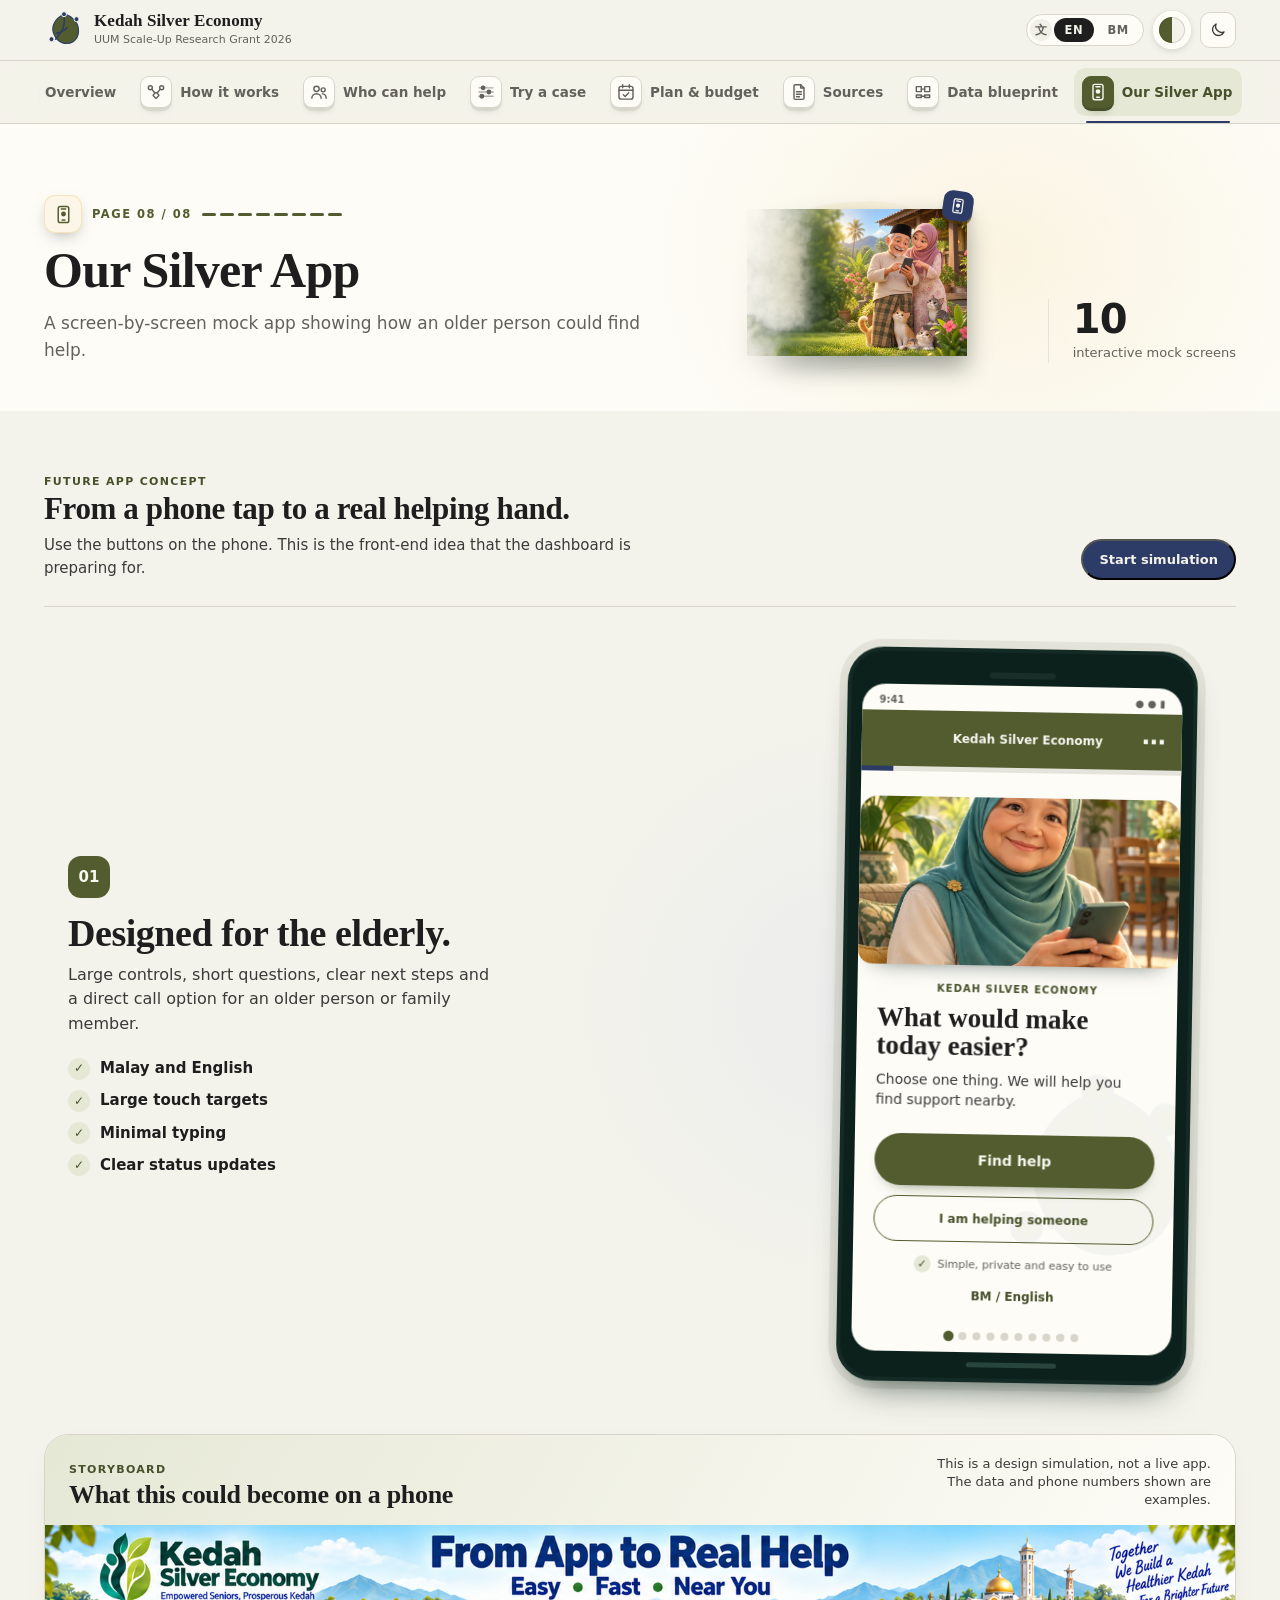
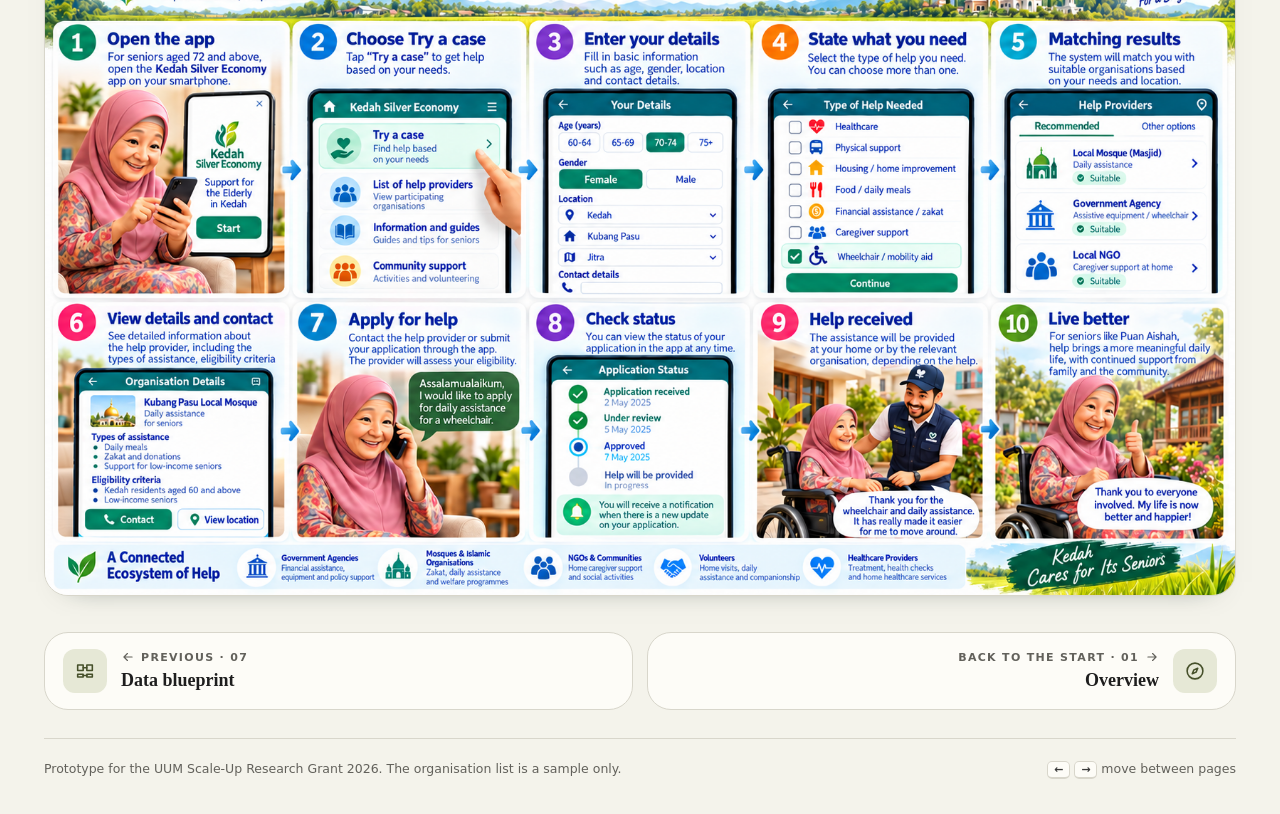
==== commit 4dc928c4: "Show Malay language marker and active app tab" ====
--- a/app.html
+++ b/app.html
@@ -10,7 +10,7 @@
 <link rel="stylesheet" href="https://fonts.googleapis.com/css2?family=Bricolage+Grotesque:opsz,wdth,wght@12..96,75..100,300..800&family=Onest:wght@400;500;600;700&display=swap">
 <link rel="stylesheet" href="assets/css/kse.css?v=20261004f"><link rel="stylesheet" href="assets/css/kse-palette.css?v=20261004d"><link rel="stylesheet" href="assets/css/kse-themes.css?v=20261004d"><script src="assets/js/kse-data.js?v=20261003d"></script>
 </head>
-<body data-page="app"><script src="assets/js/kse-shell.js?v=20261002b"></script>
+<body data-page="app"><script src="assets/js/kse-shell.js?v=20261004f"></script>
 <main id="main">
   <section class="band pagehead"><div class="wrap pagehead-grid">
     <div><p class="step" data-step></p><h1 data-i18n="appTitle">Our Silver App</h1><p class="lede" data-i18n="appLede">A screen-by-screen mock app showing how an older person could find help.</p></div>
--- a/assets/css/kse.css
+++ b/assets/css/kse.css
@@ -125,7 +125,8 @@
 .brand b{display:block;font:750 17px/1.05 var(--display);font-stretch:88%;letter-spacing:.005em}
 .brand small{display:block;font-size:11px;color:var(--muted);margin-top:2px}
 .tools{display:flex;align-items:center;gap:8px;flex:none}
-.lang{display:flex;gap:2px;padding:3px;border:1px solid var(--line);border-radius:999px;background:var(--surface)}
+.lang{display:flex;align-items:center;gap:2px;padding:3px;border:1px solid var(--line);border-radius:999px;background:var(--surface)}
+.lang-mark{display:grid;place-items:center;width:22px;height:22px;color:var(--muted);font:700 12px/1 var(--sans);border-radius:50%;background:var(--surface-2)}
 .lang-btn{appearance:none;border:0;background:none;padding:5px 11px;border-radius:999px;font:700 11.5px var(--sans);letter-spacing:.06em;color:var(--muted);cursor:pointer;transition:background-color .15s var(--ease),color .15s var(--ease)}
 .lang-btn:hover{color:var(--ink)}
 .lang-btn[aria-pressed="true"]{background:var(--ink);color:var(--bg)}
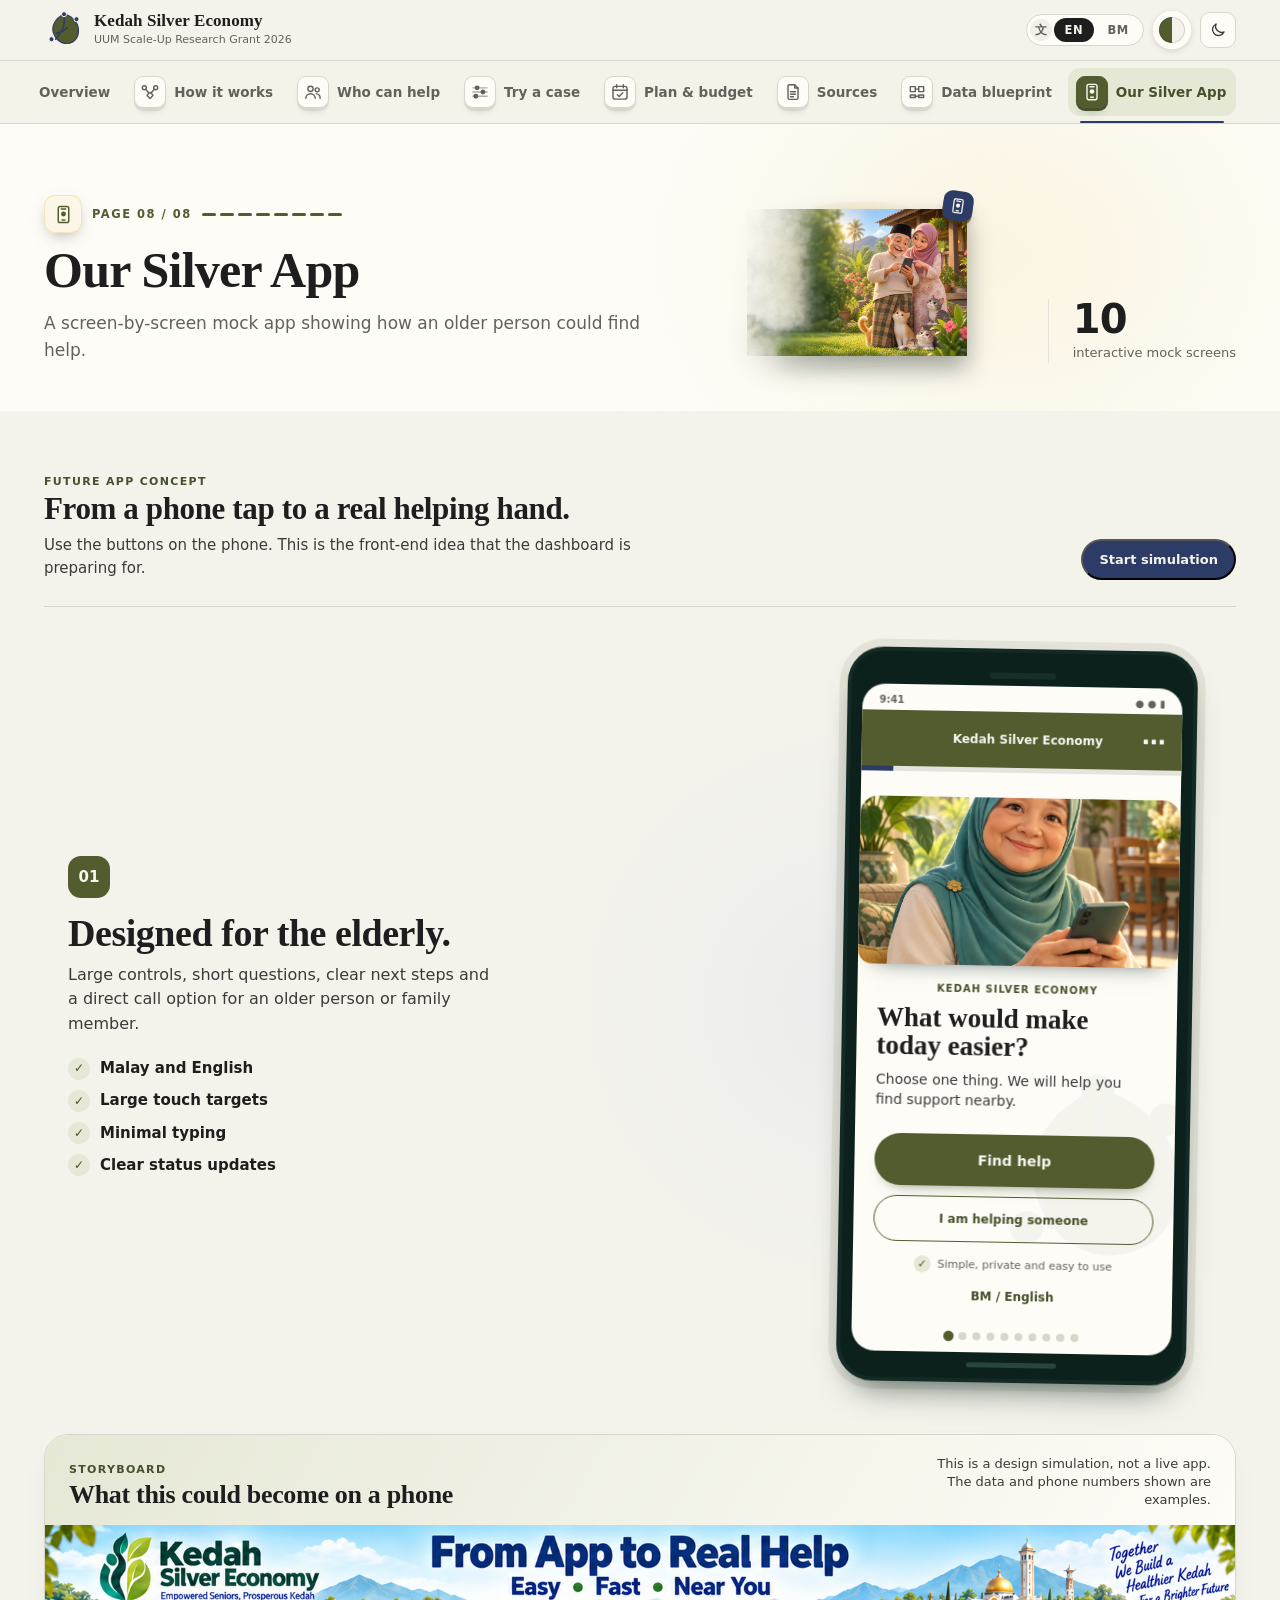
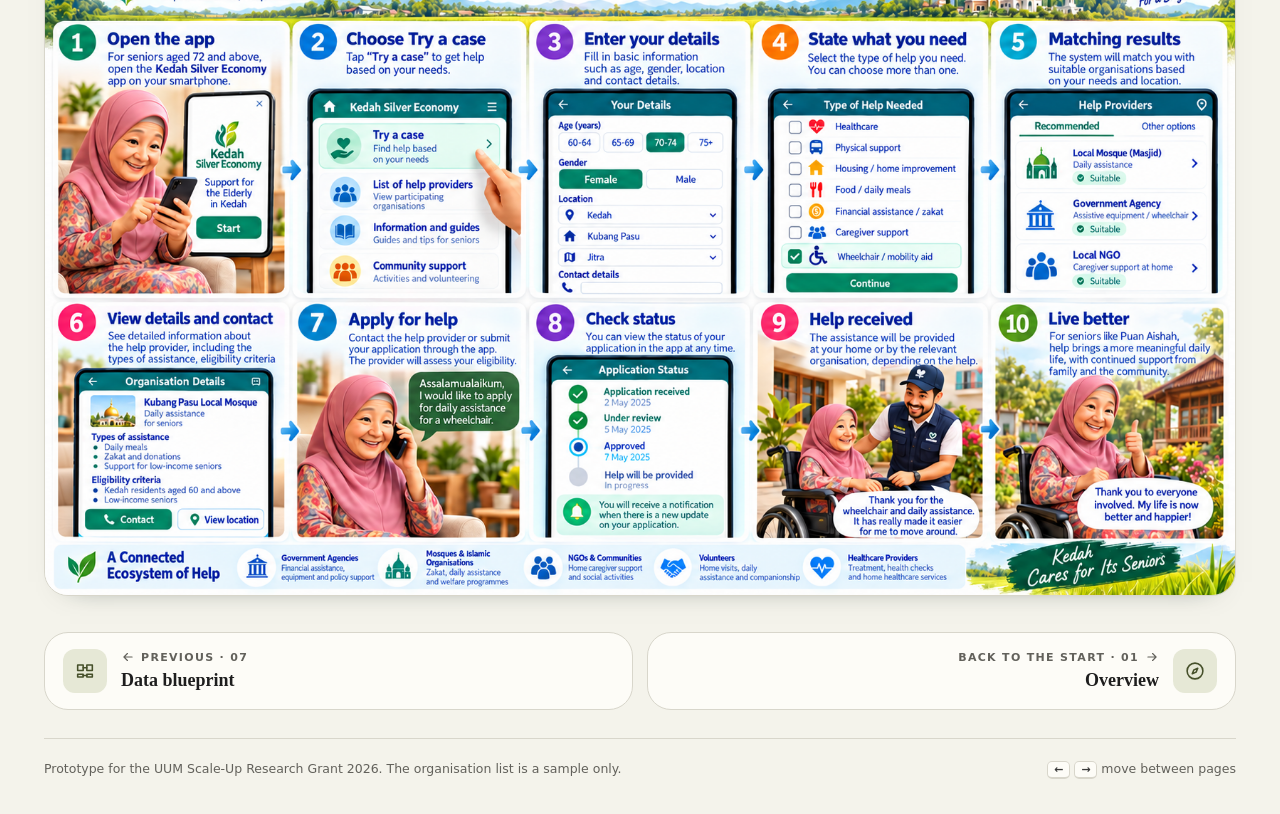
==== commit f850a5fc: "Keep active Malay tab visible" ====
--- a/app.html
+++ b/app.html
@@ -10,7 +10,7 @@
 <link rel="stylesheet" href="https://fonts.googleapis.com/css2?family=Bricolage+Grotesque:opsz,wdth,wght@12..96,75..100,300..800&family=Onest:wght@400;500;600;700&display=swap">
 <link rel="stylesheet" href="assets/css/kse.css?v=20261004f"><link rel="stylesheet" href="assets/css/kse-palette.css?v=20261004d"><link rel="stylesheet" href="assets/css/kse-themes.css?v=20261004d"><script src="assets/js/kse-data.js?v=20261003d"></script>
 </head>
-<body data-page="app"><script src="assets/js/kse-shell.js?v=20261004f"></script>
+<body data-page="app"><script src="assets/js/kse-shell.js?v=20261004g"></script>
 <main id="main">
   <section class="band pagehead"><div class="wrap pagehead-grid">
     <div><p class="step" data-step></p><h1 data-i18n="appTitle">Our Silver App</h1><p class="lede" data-i18n="appLede">A screen-by-screen mock app showing how an older person could find help.</p></div>
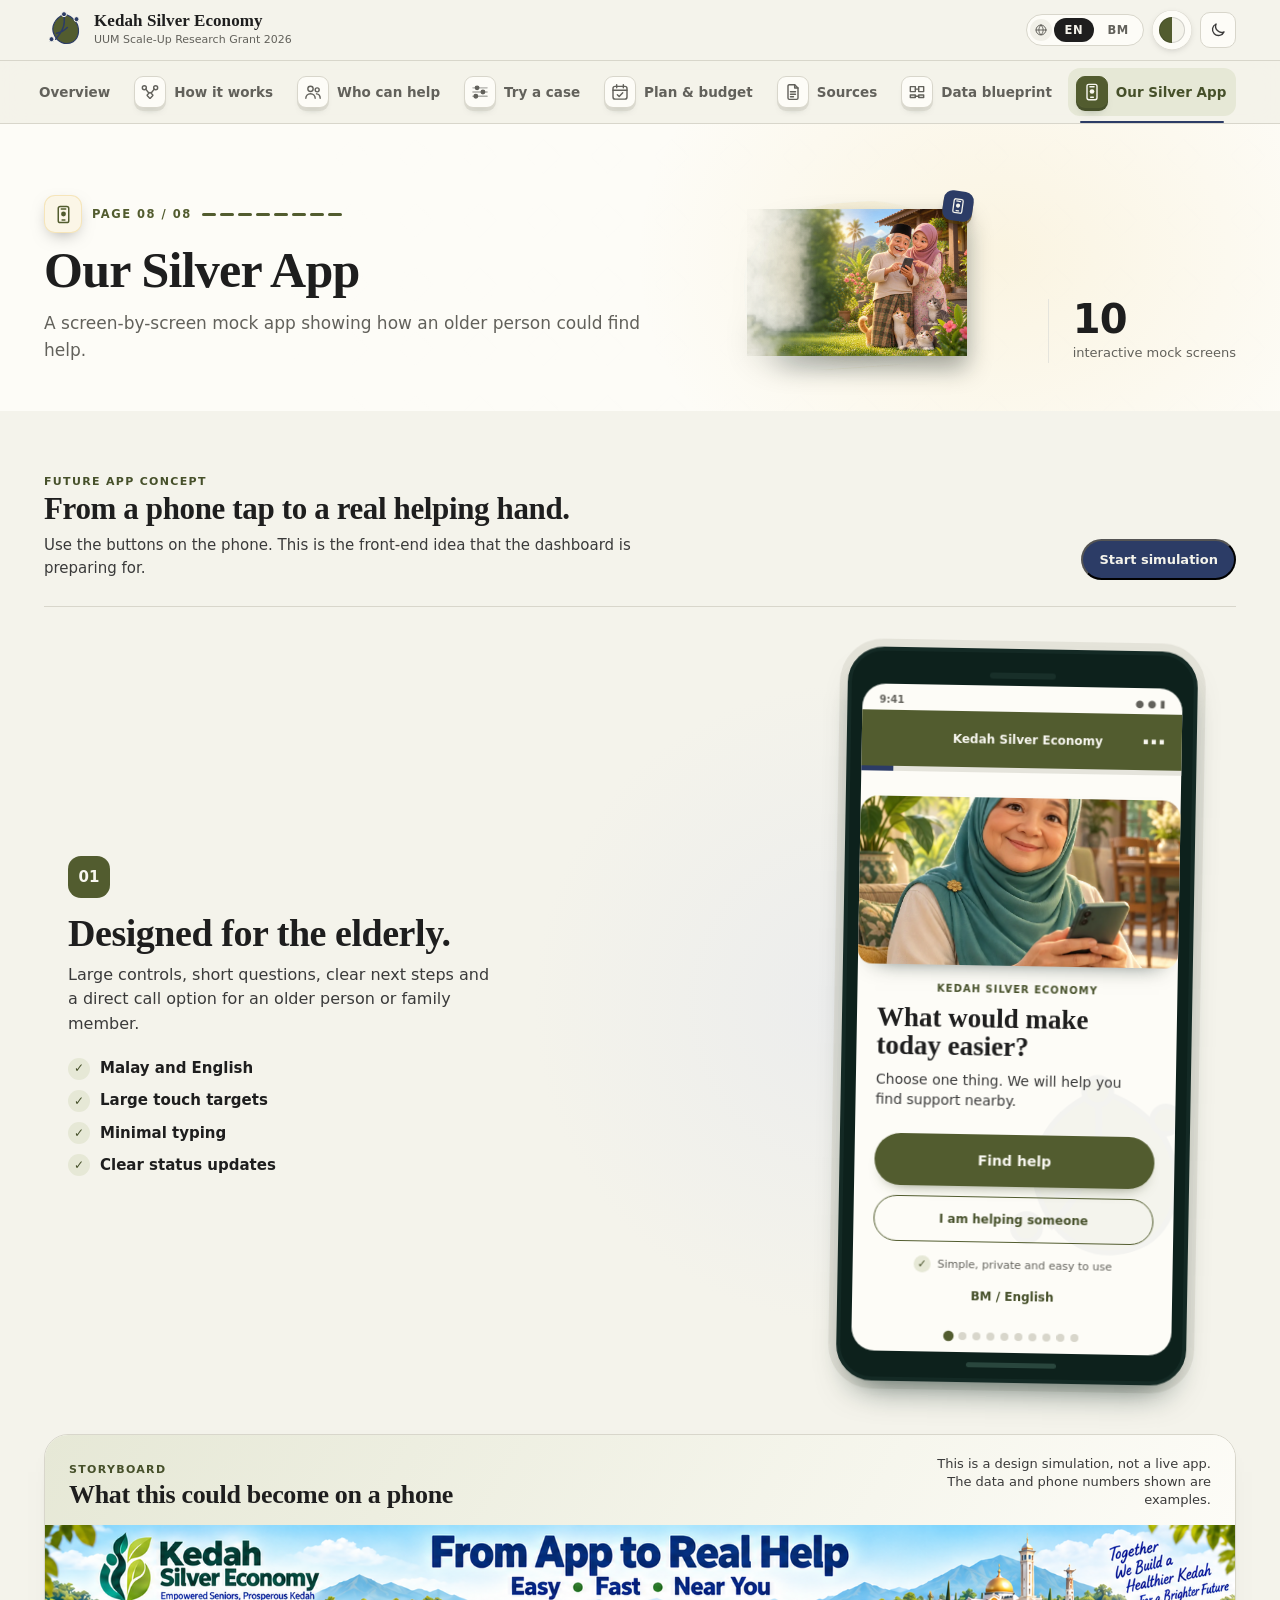
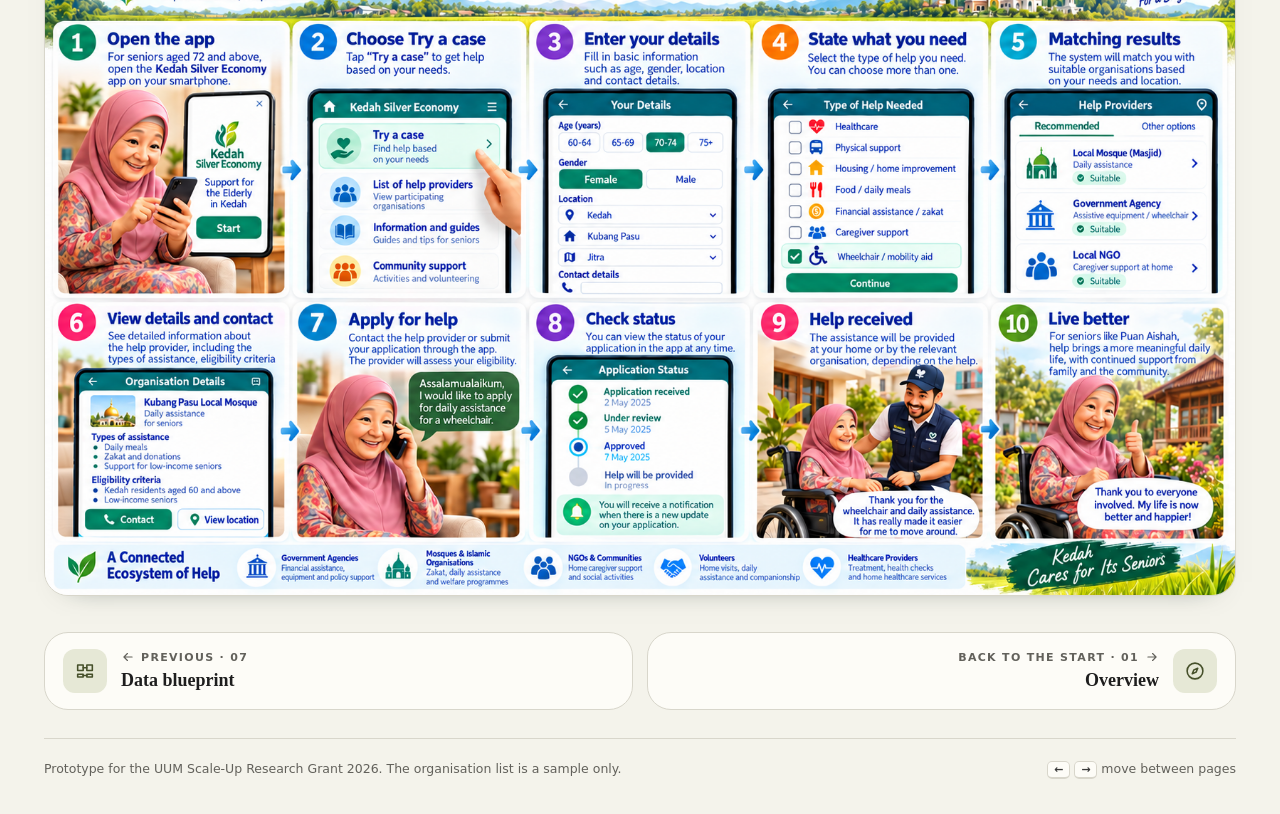
==== commit 3cd536ab: "Replace Chinese language marker with globe icon" ====
--- a/app.html
+++ b/app.html
@@ -10,7 +10,7 @@
 <link rel="stylesheet" href="https://fonts.googleapis.com/css2?family=Bricolage+Grotesque:opsz,wdth,wght@12..96,75..100,300..800&family=Onest:wght@400;500;600;700&display=swap">
 <link rel="stylesheet" href="assets/css/kse.css?v=20261004f"><link rel="stylesheet" href="assets/css/kse-palette.css?v=20261004d"><link rel="stylesheet" href="assets/css/kse-themes.css?v=20261004d"><script src="assets/js/kse-data.js?v=20261003d"></script>
 </head>
-<body data-page="app"><script src="assets/js/kse-shell.js?v=20261004g"></script>
+<body data-page="app"><script src="assets/js/kse-shell.js?v=20261004h"></script>
 <main id="main">
   <section class="band pagehead"><div class="wrap pagehead-grid">
     <div><p class="step" data-step></p><h1 data-i18n="appTitle">Our Silver App</h1><p class="lede" data-i18n="appLede">A screen-by-screen mock app showing how an older person could find help.</p></div>
--- a/assets/css/kse.css
+++ b/assets/css/kse.css
@@ -126,7 +126,8 @@
 .brand small{display:block;font-size:11px;color:var(--muted);margin-top:2px}
 .tools{display:flex;align-items:center;gap:8px;flex:none}
 .lang{display:flex;align-items:center;gap:2px;padding:3px;border:1px solid var(--line);border-radius:999px;background:var(--surface)}
-.lang-mark{display:grid;place-items:center;width:22px;height:22px;color:var(--muted);font:700 12px/1 var(--sans);border-radius:50%;background:var(--surface-2)}
+.lang-mark{display:grid;place-items:center;width:22px;height:22px;color:var(--muted);border-radius:50%;background:var(--surface-2)}
+.lang-mark svg{width:14px;height:14px;fill:none;stroke:currentColor;stroke-width:1.7;stroke-linecap:round;stroke-linejoin:round}
 .lang-btn{appearance:none;border:0;background:none;padding:5px 11px;border-radius:999px;font:700 11.5px var(--sans);letter-spacing:.06em;color:var(--muted);cursor:pointer;transition:background-color .15s var(--ease),color .15s var(--ease)}
 .lang-btn:hover{color:var(--ink)}
 .lang-btn[aria-pressed="true"]{background:var(--ink);color:var(--bg)}
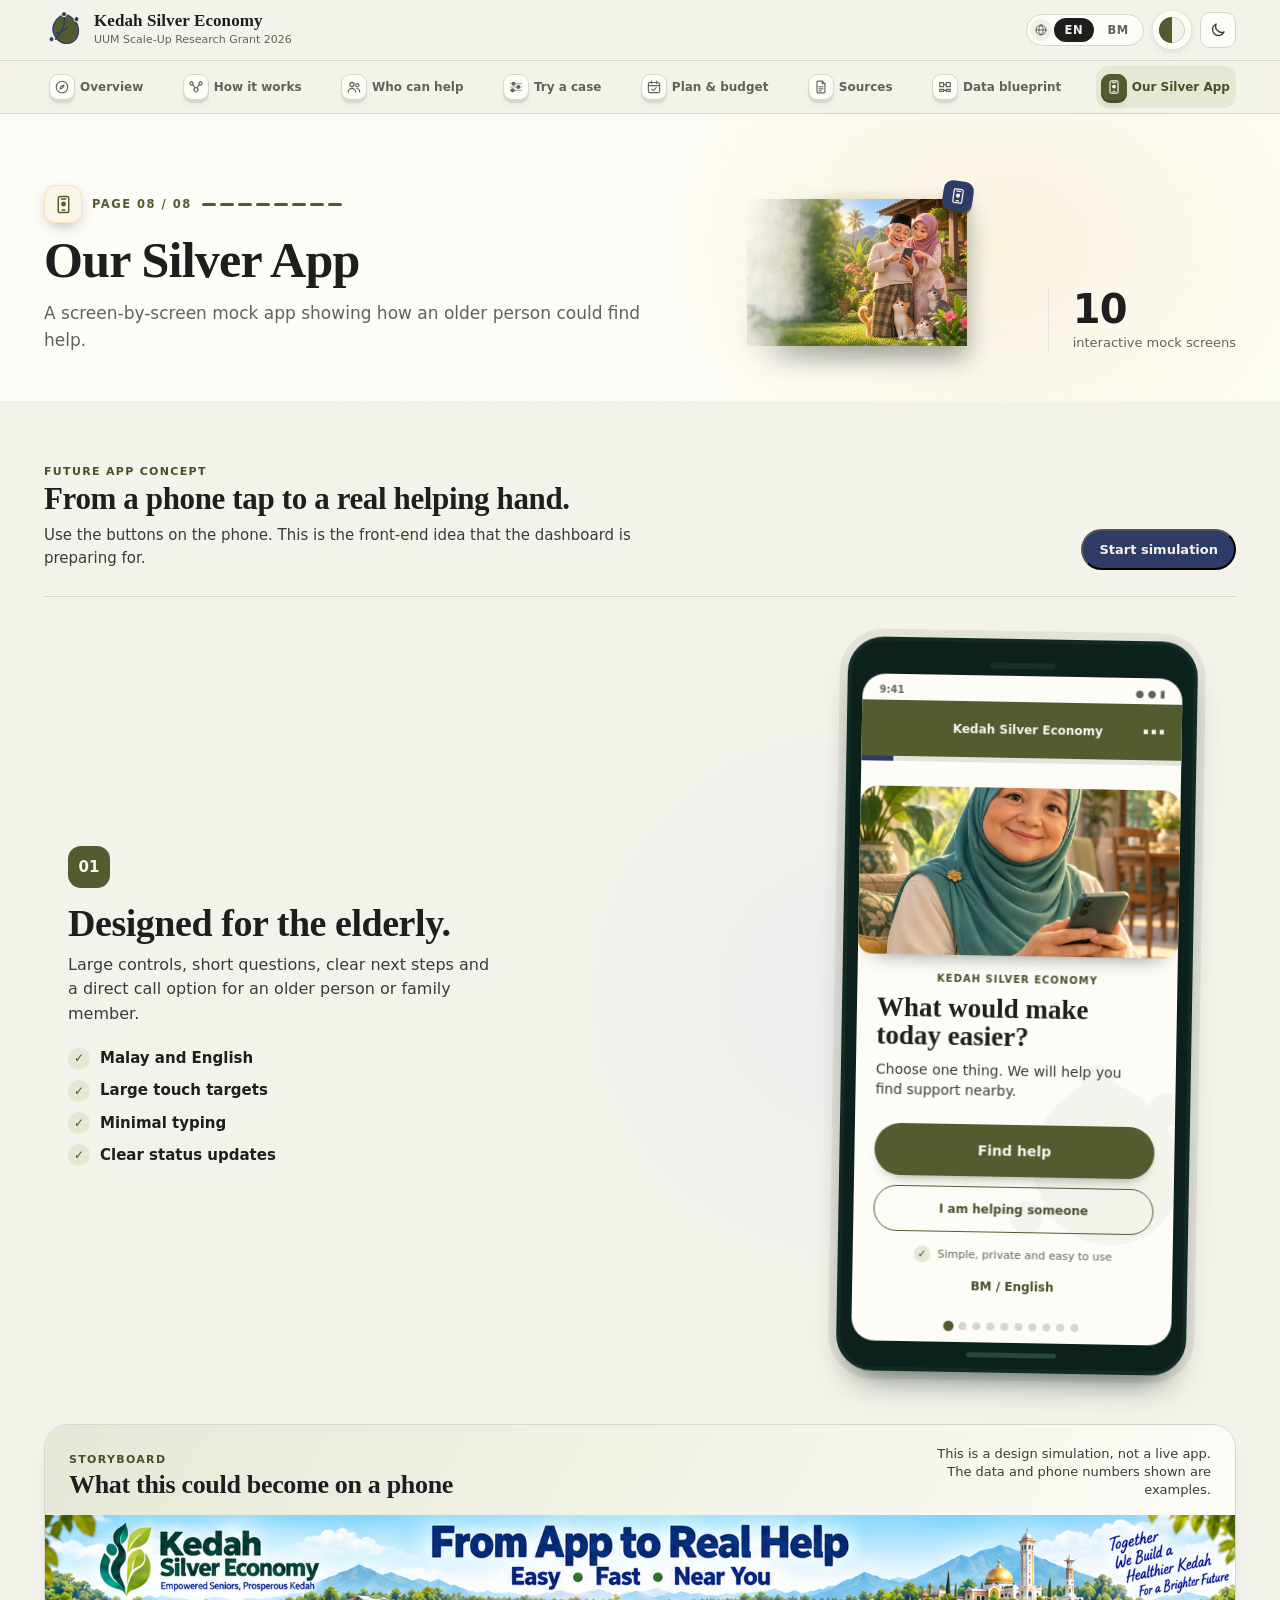
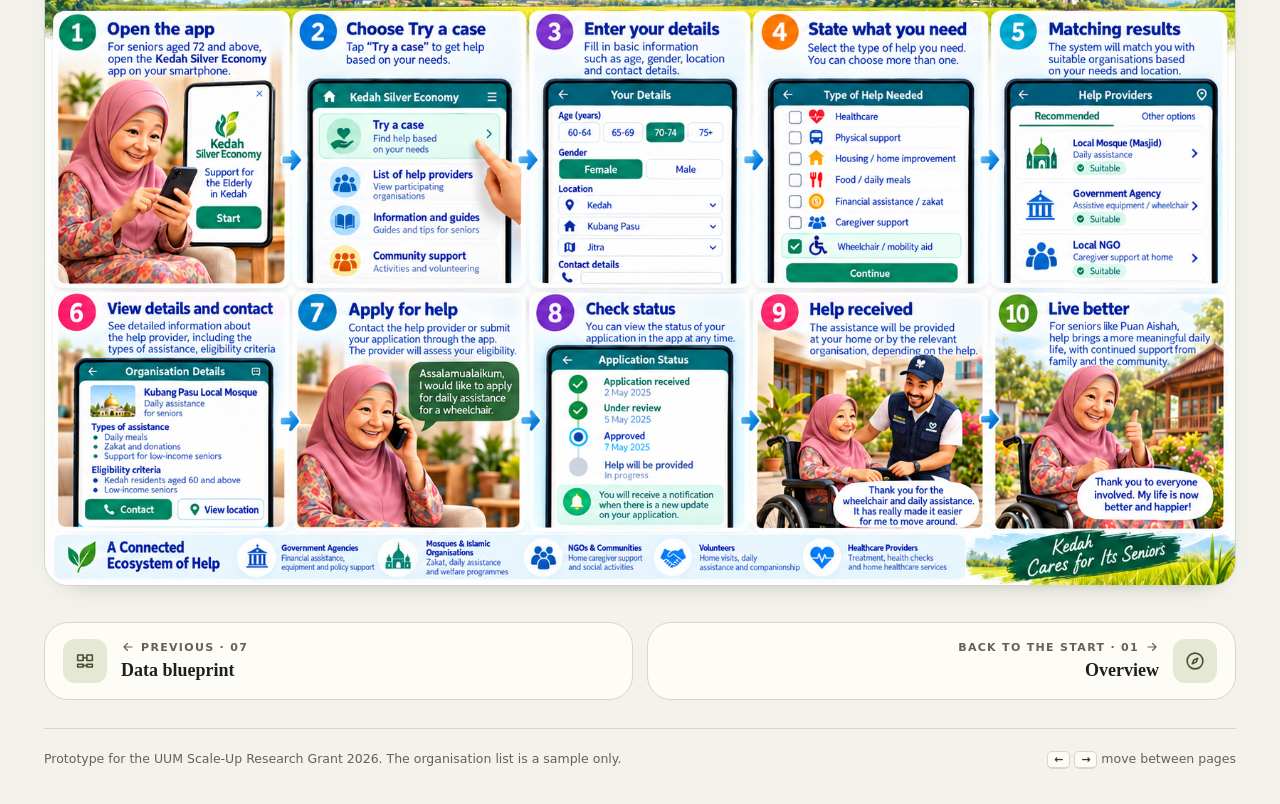
==== commit 4c59ddf4: "Fit all Malay tabs in the navigation row" ====
--- a/app.html
+++ b/app.html
@@ -8,7 +8,7 @@
 <script>try{var lk=localStorage.getItem('kse-look');if(lk&&lk!=='padi')document.documentElement.setAttribute('data-look',lk)}catch(e){}try{var t=localStorage.getItem('kse-theme');if(t==='dark'||t==='light')document.documentElement.setAttribute('data-theme',t)}catch(e){}</script>
 <link rel="preconnect" href="https://fonts.googleapis.com"><link rel="preconnect" href="https://fonts.gstatic.com" crossorigin>
 <link rel="stylesheet" href="https://fonts.googleapis.com/css2?family=Bricolage+Grotesque:opsz,wdth,wght@12..96,75..100,300..800&family=Onest:wght@400;500;600;700&display=swap">
-<link rel="stylesheet" href="assets/css/kse.css?v=20261004f"><link rel="stylesheet" href="assets/css/kse-palette.css?v=20261004d"><link rel="stylesheet" href="assets/css/kse-themes.css?v=20261004d"><script src="assets/js/kse-data.js?v=20261003d"></script>
+<link rel="stylesheet" href="assets/css/kse.css?v=20261004i"><link rel="stylesheet" href="assets/css/kse-palette.css?v=20261004d"><link rel="stylesheet" href="assets/css/kse-themes.css?v=20261004d"><script src="assets/js/kse-data.js?v=20261003d"></script>
 </head>
 <body data-page="app"><script src="assets/js/kse-shell.js?v=20261004h"></script>
 <main id="main">
--- a/assets/css/kse.css
+++ b/assets/css/kse.css
@@ -144,7 +144,7 @@
 .tab .ai{width:28px;height:28px;flex:none;padding:5px;border-radius:9px;background:var(--surface);border:1px solid var(--line);box-shadow:0 3px 0 color-mix(in srgb,var(--line) 80%,transparent),0 6px 10px -8px rgba(15,35,30,.7);transition:transform .22s var(--ease),background-color .2s var(--ease),color .2s var(--ease),box-shadow .22s var(--ease)}
 .tab:hover{color:var(--ink);background:var(--surface-2);transform:translateY(-2px)}
 .tab:hover .ai,.tab:focus-visible .ai{transform:translateY(-2px) rotate(-5deg) scale(1.08);background:var(--gold-soft);color:var(--gold-ink);box-shadow:0 5px 0 color-mix(in srgb,var(--gold) 50%,var(--line)),0 10px 14px -9px rgba(15,35,30,.7)}
-@media (max-width:1320px) and (min-width:761px){.tabs{gap:6px;justify-content:space-between}.tab{gap:8px;height:48px;padding:0 10px 0 8px;font-size:13.5px}.tab .ai{width:32px;height:32px;padding:5px}}
+@media (max-width:1320px) and (min-width:761px){.tabs{gap:3px;justify-content:space-between;padding-block:5px}.tab{gap:5px;height:42px;padding:0 6px 0 5px;font-size:12px}.tab .ai{width:26px;height:26px;padding:4px}}
 .tab[aria-current="page"]{color:var(--paddy-ink);background:var(--paddy-soft)}
 .tab[aria-current="page"] .ai{background:var(--paddy);border-color:var(--paddy);color:var(--on-paddy);box-shadow:0 3px 0 var(--paddy-ink),0 8px 12px -9px rgba(15,35,30,.75)}
 .tab:focus-visible{outline-offset:-2px}
